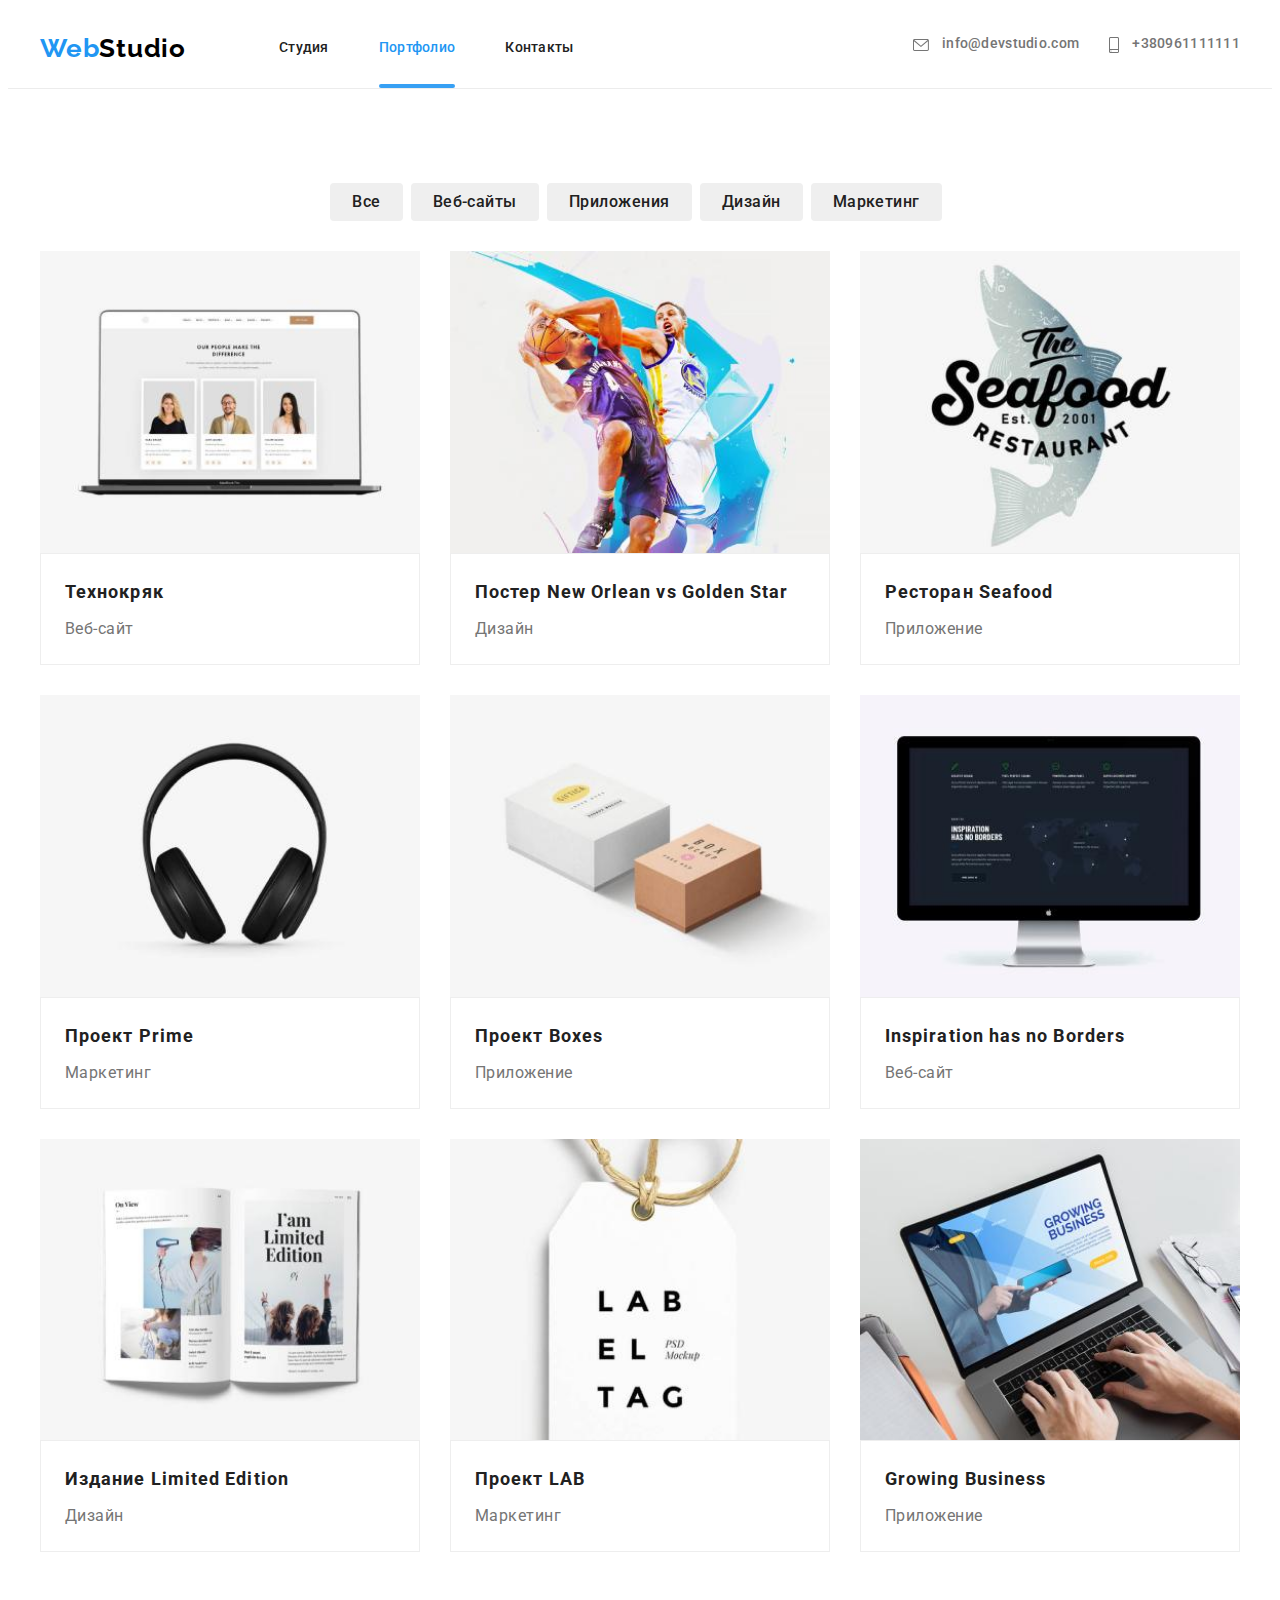
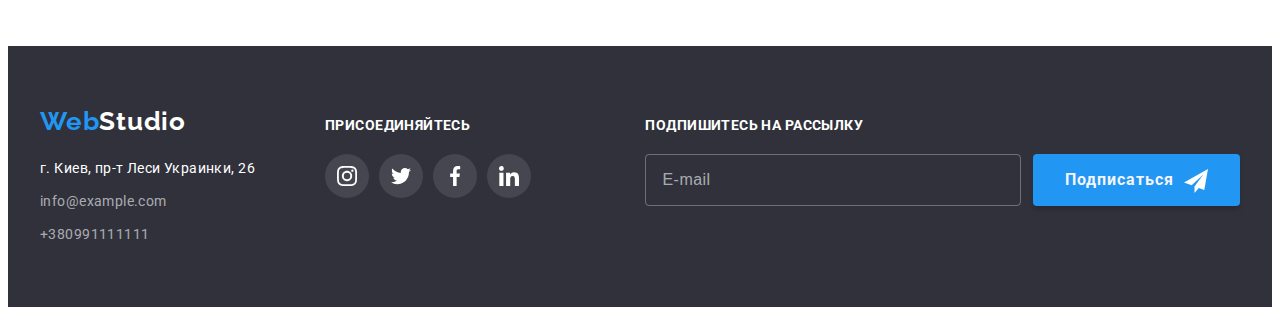
==== portfolio.html @ 4562c7b0 "mobile-first" ====
<!DOCTYPE html>
<html lang="ru">
  <head>
    <meta charset="UTF-8" />
    <meta http-equiv="X-UA-Compatible" content="IE=edge" />
    <meta name="viewport" content="width=device-width, initial-scale=1.0" />
    <title>Студия</title>
    <link
      href="https://fonts.googleapis.com/css2?family=Raleway:wght@700&family=Roboto:wght@400;500;700;900&display=swap"
      rel="stylesheet"
    />
    <link
      rel="stylesheet"
      href="https://cdnjs.cloudflare.com/ajax/libs/modern-normalize/1.1.0/modern-normalize.min.css"
      integrity="sha512-wpPYUAdjBVSE4KJnH1VR1HeZfpl1ub8YT/NKx4PuQ5NmX2tKuGu6U/JRp5y+Y8XG2tV+wKQpNHVUX03MfMFn9Q=="
      crossorigin="anonymous"
      referrerpolicy="no-referrer"
    />
    <link rel="stylesheet" href="./css/main.min.css" />
  </head>

  <body>
    <header class="header">
      <div class="container header__container">
        <div class="header__menu">
          <a class="logo link" href=""><span class="logo__web">Web</span>Studio</a>
          <button type="button" class="open-nav">
            <svg width="40" height="40"><use href="images/icons.svg#menu-nav"></use></svg>
          </button>
          <div class="mob-menu is-hidden">
            <div class="container">
              <div class="mob-menu-top">
                <button type="button" class="close-nav">
                  <svg width="40" height="40"><use href="images/icons.svg#close-nav"></use></svg>
                </button>
                <ul class="mob-menu__second-list list">
                  <li class="mob-menu__item">
                    <a class="mob-menu__link link" href="./index.html">Студия</a>
                  </li>
                  <li class="mob-menu__item">
                    <a class="mob-menu__link mob-menu__link--active link" href="./portfolio.html">Портфолио</a>
                  </li>
                  <li class="mob-menu__item">
                    <a class="mob-menu__link link" href="">Контакты</a>
                  </li>
                </ul>
              </div>
              <div class="mob-menu-bot">
                <ul class="mob-menu-contacts list">
                  <li class="mob-menu-contacts__item">
                    <a class="mob-menu-contacts__tel link" href="tel:+380961111111"> +380961111111 </a>
                  </li>
                  <li class="mob-menu-contacts__item">
                    <a class="mob-menu-contacts__mailo link" href="mailto:info@devstudio.com"> info@devstudio.com </a>
                  </li>
                </ul>
                <ul class="mob-menu-social__list link">
                  <li class="list mob-menu-social__item"><a href="" class="link">Instagram</a></li>
                  <li class="list mob-menu-social__item"><a href="" class="link">Twitter</a></li>
                  <li class="list mob-menu-social__item"><a href="" class="link">Facebook</a></li>
                  <li class="list mob-menu-social__item"><a href="" class="link">LinkedIn</a></li>
                </ul>
              </div>
            </div>
          </div>
        </div>
        <div class="menu-container">
          <nav class="navigation">
            <ul class="navigation__list list">
              <li class="navigation__item">
                <a class="navigation__link link" href="./index.html">Студия</a>
              </li>
              <li class="navigation__item">
                <a class="navigation__link navigation__link--active link" href="./portfolio.html">Портфолио</a>
              </li>
              <li class="navigation__item">
                <a class="navigation__link link" href="">Контакты</a>
              </li>
            </ul>
          </nav>
          <ul class="contacts list">
            <li class="contacts__item">
              <a class="contacts__link link" href="mailto:info@devstudio.com">
                <svg width="14px" height="10px" class="contacts__icon-first">
                  <use href="./images/icons.svg#icon-envelope"></use>
                </svg>
                <svg width="16px" height="12px" class="contacts__icon">
                  <use href="./images/icons.svg#icon-envelope"></use>
                </svg>
                info@devstudio.com
              </a>
            </li>
            <li class="contacts__item">
              <a class="contacts__link link" href="tel:+380961111111">
                <svg width="10px" height="14px" class="contacts__icon-first">
                  <use href="./images/icons.svg#icon-smartphone"></use>
                </svg>
                <svg width="10px" height="16px" class="contacts__icon">
                  <use href="./images/icons.svg#icon-smartphone"></use>
                </svg>
                +380961111111
              </a>
            </li>
          </ul>
        </div>
      </div>
    </header>
    <main>
      <section class="section">
        <h1 class="visually-hidden">Фильтр</h1>
        <div class="container">
          <ul class="filter list">
            <li class="filter__item">
              <button class="secondary-button" type="button">Все</button>
            </li>
            <li class="filter__item">
              <button class="secondary-button" type="button">Веб-сайты</button>
            </li>
            <li class="filter__item">
              <button class="secondary-button" type="button">Приложения</button>
            </li>
            <li class="filter__item">
              <button class="secondary-button" type="button">Дизайн</button>
            </li>
            <li class="filter__item">
              <button class="secondary-button" type="button">Маркетинг</button>
            </li>
          </ul>
          <ul class="portfolio list">
            <li class="portfolio__item">
              <div class="portfolio__item-wrapper">
                <picture>
                  <source srcset="./images/tehno.jpg 1x, ./images/tehno-2x.jpg 2x" media="(min-width:1200px)" />
                  <source srcset="./images/tehno-tab.jpg 1x, ./images/tehno-tab-2x.jpg 2x" media="(min-width:768px)" />
                  <source srcset="./images/tehno-mob.jpg 1x, ./images/tehno-mob-2x.jpg 2x" media="(min-width:320px)" />
                  <img
                    srcset="./images/tehno.jpg 1x, ./images/tehno-2x.jpg 2x"
                    src="./images/tehno.jpg"
                    alt="технокряк"
                    width="370"
                    height=""
                  />
                </picture>
                <div class="portfolio__item-overlay">
                  <p class="portfolio__item-text">
                    Технокряк это современная площадка распространения коронавируса. Компании используют эту платформу
                    для цифрового шпионажа и атак на защищённые сервера конкурентов.
                  </p>
                </div>
              </div>
              <div class="portfolio__type">
                <h3 class="portfolio__title">Технокряк</h3>
                <p class="portfolio__paragraph">Веб-сайт</p>
              </div>
            </li>
            <li class="portfolio__item">
              <div class="portfolio__item-wrapper">
                <picture>
                  <source srcset="./images/new.jpg 1x, ./images/new-2x.jpg 2x" media="(min-width:1200px)" />
                  <source srcset="./images/new-tab.jpg 1x, ./images/new-tab-2x.jpg 2x" media="(min-width:768px)" />
                  <source srcset="./images/new-mob.jpg 1x, ./images/new-mob-2x.jpg 2x" media="(min-width:320px)" />
                  <img
                    srcset="./images/new.jpg 1x, ./images/new-2x.jpg 2x"
                    src="./images/new.jpg"
                    alt="постер"
                    width="370"
                    height=""
                  />
                </picture>
                <div class="portfolio__item-overlay">
                  <p class="portfolio__item-text">
                    Технокряк это современная площадка распространения коронавируса. Компании используют эту платформу
                    для цифрового шпионажа и атак на защищённые сервера конкурентов.
                  </p>
                </div>
              </div>
              <div class="portfolio__type">
                <h3 class="portfolio__title">Постер New Orlean vs Golden Star</h3>
                <p class="portfolio__paragraph">Дизайн</p>
              </div>
            </li>
            <li class="portfolio__item">
              <div class="portfolio__item-wrapper">
                <picture>
                  <source srcset="./images/seafood.jpg 1x, ./images/seafood-2x.jpg 2x" media="(min-width:1200px)" />
                  <source
                    srcset="./images/seafood-tab.jpg 1x, ./images/seafood-tab-2x.jpg 2x"
                    media="(min-width:768px)"
                  />
                  <source
                    srcset="./images/seafood-mob.jpg 1x, ./images/seafood-mob-2x.jpg 2x"
                    media="(min-width:320px)"
                  />
                  <img
                    srcset="./images/seafood.jpg 1x, ./images/seafood-2x.jpg 2x"
                    src="./images/seafood.jpg"
                    alt="ресторан"
                    width="370"
                    height=""
                  />
                </picture>
                <div class="portfolio__item-overlay">
                  <p class="portfolio__item-text">
                    Технокряк это современная площадка распространения коронавируса. Компании используют эту платформу
                    для цифрового шпионажа и атак на защищённые сервера конкурентов.
                  </p>
                </div>
              </div>
              <div class="portfolio__type">
                <h3 class="portfolio__title">Ресторан Seafood</h3>
                <p class="portfolio__paragraph">Приложение</p>
              </div>
            </li>
            <li class="portfolio__item">
              <div class="portfolio__item-wrapper">
                <picture>
                  <source srcset="./images/prime.jpg 1x, ./images/prime-2x.jpg 2x" media="(min-width:1200px)" />
                  <source srcset="./images/prime-tab.jpg 1x, ./images/prime-tab-2x.jpg 2x" media="(min-width:768px)" />
                  <source srcset="./images/prime-mob.jpg 1x, ./images/prime-mob-2x.jpg 2x" media="(min-width:320px)" />
                  <img
                    srcset="./images/prime.jpg 1x, ./images/prime-2x.jpg 2x"
                    src="./images/prime.jpg"
                    alt="проект прайм"
                    width="370"
                    height=""
                  />
                </picture>
                <div class="portfolio__item-overlay">
                  <p class="portfolio__item-text">
                    Технокряк это современная площадка распространения коронавируса. Компании используют эту платформу
                    для цифрового шпионажа и атак на защищённые сервера конкурентов.
                  </p>
                </div>
              </div>
              <div class="portfolio__type">
                <h3 class="portfolio__title">Проект Prime</h3>
                <p class="portfolio__paragraph">Маркетинг</p>
              </div>
            </li>
            <li class="portfolio__item">
              <div class="portfolio__item-wrapper">
                <picture>
                  <source srcset="./images/boxes.jpg 1x, ./images/boxes-2x.jpg 2x" media="(min-width:1200px)" />
                  <source srcset="./images/boxes-tab.jpg 1x, ./images/boxes-tab-2x.jpg 2x" media="(min-width:768px)" />
                  <source srcset="./images/boxes-mob.jpg 1x, ./images/boxes-mob-2x.jpg 2x" media="(min-width:320px)" />
                  <img
                    srcset="./images/boxes.jpg 1x, ./images/boxes-2x.jpg 2x"
                    src="./images/boxes.jpg"
                    alt="вдохновение"
                    width="370"
                    height=""
                  />
                </picture>

                <div class="portfolio__item-overlay">
                  <p class="portfolio__item-text">
                    Технокряк это современная площадка распространения коронавируса. Компании используют эту платформу
                    для цифрового шпионажа и атак на защищённые сервера конкурентов.
                  </p>
                </div>
              </div>
              <div class="portfolio__type">
                <h3 class="portfolio__title">Проект Boxes</h3>
                <p class="portfolio__paragraph">Приложение</p>
              </div>
            </li>
            <li class="portfolio__item">
              <div class="portfolio__item-wrapper">
                <picture>
                  <source
                    srcset="./images/inspiration.jpg 1x, ./images/inspiration-2x.jpg 2x"
                    media="(min-width:1200px)"
                  />
                  <source
                    srcset="./images/inspiration-tab.jpg 1x, ./images/inspiration-tab-2x.jpg 2x"
                    media="(min-width:768px)"
                  />
                  <source
                    srcset="./images/inspiration-mob.jpg 1x, ./images/inspiration-mob-2x.jpg 2x"
                    media="(min-width:320px)"
                  />
                  <img
                    srcset="./images/inspiration.jpg 1x, ./images/inspiration-2x.jpg 2x"
                    src="./images/inspiration.jpg"
                    alt=""
                    width="370"
                    height=""
                  />
                </picture>

                <div class="portfolio__item-overlay">
                  <p class="portfolio__item-text">
                    Технокряк это современная площадка распространения коронавируса. Компании используют эту платформу
                    для цифрового шпионажа и атак на защищённые сервера конкурентов.
                  </p>
                </div>
              </div>
              <div class="portfolio__type">
                <h3 class="portfolio__title">Inspiration has no Borders</h3>
                <p class="portfolio__paragraph">Веб-сайт</p>
              </div>
            </li>
            <li class="portfolio__item">
              <div class="portfolio__item-wrapper">
                <picture>
                  <source srcset="./images/limited.jpg 1x, ./images/limited-2x.jpg 2x" media="(min-width:1200px)" />
                  <source
                    srcset="./images/limited-tab.jpg 1x, ./images/limited-tab-2x.jpg 2x"
                    media="(min-width:768px)"
                  />
                  <source
                    srcset="./images/limited-mob.jpg 1x, ./images/limited-mob-2x.jpg 2x"
                    media="(min-width:320px)"
                  />
                  <img
                    srcset="./images/limited.jpg 1x, ./images/limited-2x.jpg 2x"
                    src="./images/limited.jpg"
                    alt="журнал"
                    width="370"
                    height=""
                  />
                </picture>

                <div class="portfolio__item-overlay">
                  <p class="portfolio__item-text">
                    Технокряк это современная площадка распространения коронавируса. Компании используют эту платформу
                    для цифрового шпионажа и атак на защищённые сервера конкурентов.
                  </p>
                </div>
              </div>
              <div class="portfolio__type">
                <h3 class="portfolio__title">Издание Limited Edition</h3>
                <p class="portfolio__paragraph">Дизайн</p>
              </div>
            </li>
            <li class="portfolio__item">
              <div class="portfolio__item-wrapper">
                <picture>
                  <source srcset="./images/lab.jpg 1x, ./images/lab-2x.jpg 2x" media="(min-width:1200px)" />
                  <source srcset="./images/lab-tab.jpg 1x, ./images/lab-tab-2x.jpg 2x" media="(min-width:768px)" />
                  <source srcset="./images/lab-mob.jpg 1x, ./images/lab-mob-2x.jpg 2x" media="(min-width:320px)" />
                  <img
                    srcset="./images/lab.jpg 1x, ./images/lab-2x.jpg 2x"
                    src="./images/lab.jpg"
                    alt="проект лаб"
                    width="370"
                    height=""
                  />
                </picture>

                <div class="portfolio__item-overlay">
                  <p class="portfolio__item-text">
                    Технокряк это современная площадка распространения коронавируса. Компании используют эту платформу
                    для цифрового шпионажа и атак на защищённые сервера конкурентов.
                  </p>
                </div>
              </div>
              <div class="portfolio__type">
                <h3 class="portfolio__title">Проект LAB</h3>
                <p class="portfolio__paragraph">Маркетинг</p>
              </div>
            </li>
            <li class="portfolio__item">
              <div class="portfolio__item-wrapper">
                <picture>
                  <source srcset="./images/business.jpg 1x, ./images/business-2x.jpg 2x" media="(min-width:1200px)" />
                  <source
                    srcset="./images/business-tab.jpg 1x, ./images/business-tab-2x.jpg 2x"
                    media="(min-width:768px)"
                  />
                  <source
                    srcset="./images/business-mob.jpg 1x, ./images/business-mob-2x.jpg 2x"
                    media="(min-width:320px)"
                  />
                  <img
                    srcset="./images/business.jpg 1x, ./images/business-2x.jpg 2x"
                    src="./images/business.jpg"
                    alt="растущий бизнес"
                    width="370"
                    height=""
                  />
                </picture>

                <div class="portfolio__item-overlay">
                  <p class="portfolio__item-text">
                    Технокряк это современная площадка распространения коронавируса. Компании используют эту платформу
                    для цифрового шпионажа и атак на защищённые сервера конкурентов.
                  </p>
                </div>
              </div>
              <div class="portfolio__type">
                <h3 class="portfolio__title">Growing Business</h3>
                <p class="portfolio__paragraph">Приложение</p>
              </div>
            </li>
          </ul>
        </div>
      </section>
    </main>
    <footer class="footer">
      <div class="container footer__container">
        <div class="footer__container--wrapper">
          <div class="footer__address-wrapper">
            <a href="" class="logo logo--secondary link"><span class="logo__web">Web</span>Studio</a>
            <address class="address">
              <ul class="second-contacts list">
                <li class="second-contacts__item">
                  <a
                    class="second-contacts__map-link link"
                    href="https://www.google.com.ua/maps/place/%D0%B1%D1%83%D0%BB.+%D0%9B%D0%B5%D1%81%D0%B8+%D0%A3%D0%BA%D1%80%D0%B0%D0%B8%D0%BD%D0%BA%D0%B8,+26,+%D0%9A%D0%B8%D0%B5%D0%B2,+02000/@50.4265841,30.5361971,17z/data=!3m1!4b1!4m5!3m4!1s0x40d4cf0e033ecbe9:0x57a4dffefec77da0!8m2!3d50.4265807!4d30.5383858?hl=ru"
                  >
                    г. Киев, пр-т Леси Украинки, 26
                  </a>
                </li>
                <li class="second-contacts__item">
                  <a class="second-contacts__link link" href="mailto:info@example.com">info@example.com</a>
                </li>
                <li class="second-contacts__item">
                  <a class="second-contacts__link link" href="tel:+380991111111">+380991111111</a>
                </li>
              </ul>
            </address>
          </div>
          <div class="footer__join-us">
            <h2 class="footer__title">ПРИСОЕДИНЯЙТЕСЬ</h2>
            <ul class="social-list list">
              <li class="social-list__item">
                <a href="" class="social-list__link social-list__link--background">
                  <svg width="20px" height="20px" class="social-list__icon">
                    <use href="./images/icons.svg#icon-instagram"></use>
                  </svg>
                </a>
              </li>
              <li class="social-list__item">
                <a href="" class="social-list__link social-list__link--background">
                  <svg width="20px" height="20px" class="social-list__icon">
                    <use href="./images/icons.svg#icon-twitter"></use>
                  </svg>
                </a>
              </li>
              <li class="social-list__item">
                <a href="" class="social-list__link social-list__link--background">
                  <svg width="20px" height="20px" class="social-list__icon">
                    <use href="./images/icons.svg#icon-facebook"></use>
                  </svg>
                </a>
              </li>
              <li class="social-list__item">
                <a href="" class="social-list__link social-list__link--background">
                  <svg width="20px" height="20px" class="social-list__icon">
                    <use href="./images/icons.svg#icon-linkedin"></use>
                  </svg>
                </a>
              </li>
            </ul>
          </div>
        </div>
        <div class="footer__subscription">
          <h2 class="footer__title">Подпишитесь на рассылку</h2>
          <form class="subscribe">
            <input type="email" name="email" placeholder="E-mail" class="subscribe__input" />
            <button type="submit" class="primary-button">
              Подписаться<svg width="24" height="24" class="primary-button__icon">
                <use href="./images/icons.svg#icon-send"></use>
              </svg>
            </button>
          </form>
        </div>
      </div>
    </footer>
  </body>
</html>
---- css/main.min.css ----
.primary-button,.secondary-button{cursor:pointer;font-family:inherit;font-size:16px;border-radius:4px;border:none}.subscribe__input,.subscribe__input::placeholder{font-weight:400;font-size:16px}.textarea-field__input:focus::placeholder,.checkbox-field__label,.checkbox-field__agreement{font-weight:400;font-size:12px}.section__title{font-weight:700;font-size:28px}.section__title,.secondary-button,.action-list__overlay-text,.team-list__item-name,.team-list__item-position,.modal__title{text-align:center;letter-spacing:0.03em}body{font-family:'Roboto', sans-serif;color:#757575;background:#fff}.list{list-style:none}.link{text-decoration:none}img{width:100%;display:flex;height:auto}.container{width:100%;padding:0 15px;margin:0 auto}@media screen and (min-width: 480px){.container{max-width:480px}}@media screen and (min-width: 768px){.container{max-width:768px}}@media screen and (min-width: 1200px){.container{max-width:1200px}}.label{font-weight:400;font-size:12px;line-height:1.16;letter-spacing:0.01em;color:#757575;display:block;margin-bottom:4px}.visually-hidden{position:absolute;white-space:nowrap;width:1px;height:1px;overflow:hidden;border:0;padding:0;clip:rect(0 0 0 0);clip-path:inset(50%);margin:-1px}.is-hidden{visibility:hidden;opacity:0;pointer-events:none}p,h1,h2,h3,h4,h5,h6{margin:0}ul{margin:0;padding:0}.address{margin-top:20px;font-style:normal}.section{padding-top:60px;padding-bottom:60px}@media screen and (min-width: 1200px){.section{padding-top:94px;padding-bottom:94px}}.section__title{line-height:1.17;margin-bottom:30px;color:#212121}@media screen and (min-width: 1200px){.section__title{margin-bottom:50px}}.primary-button{font-weight:700;line-height:1.87;letter-spacing:0.06em;background:#2196f3;color:#f5f4fa;padding:10px 32px;display:block;margin:0 auto;min-width:200px;box-shadow:0px 4px 4px rgba(0,0,0,0.15)}.secondary-button{font-weight:500;line-height:1.62;color:#212121;padding:6px 22px;transition:color 250ms cubic-bezier(0.4, 0, 0.2, 1),background 250ms cubic-bezier(0.4, 0, 0.2, 1),box-shadow 250ms cubic-bezier(0.4, 0, 0.2, 1)}.secondary-button:focus,.secondary-button:hover{color:#f5f4fa;background:#2196f3;box-shadow:0px 1px 1px rgba(0,0,0,0.12),0px 4px 4px rgba(0,0,0,0.06),1px 4px 6px rgba(0,0,0,0.16)}.primary-button__icon{vertical-align:middle;margin-left:10px}.close-btn{cursor:pointer;position:absolute;top:14px;right:14px;width:30px;height:30px;background:#fff;border:1px solid rgba(0,0,0,0.1);box-sizing:border-box;border-radius:50%;display:flex;align-items:center;justify-content:center}.close-btn__icon{transition:fill 250ms cubic-bezier(0.4, 0, 0.2, 1)}.close-btn__icon:hover,.close-btn__icon:focus{fill:#2196f3}.open-nav{border:none;background-color:transparent;padding:0;margin:0;transition:fill 250ms cubic-bezier(0.4, 0, 0.2, 1)}@media screen and (min-width: 768px){.open-nav{display:none}}.open-nav:focus{fill:#2196f3}.close-nav{border:none;background-color:transparent;padding:0;margin-left:auto;display:block;transition:fill 250ms cubic-bezier(0.4, 0, 0.2, 1)}@media screen and (min-width: 768px){.close-nav{display:none}}.close-nav:focus{fill:#2196f3}.logo{font-family:Raleway;font-weight:700;font-size:24px;line-height:1.16;letter-spacing:0.03em;color:#000}@media screen and (min-width: 1200px){.logo{font-weight:700;font-size:26px;line-height:1.19}}.logo__web{color:#2196f3}.logo--secondary{color:#fff;text-align:center}.navigation{display:flex}@media screen and (min-width: 1200px){.navigation{margin-left:93px}}@media screen and (min-width: 768px){.navigation{margin-right:84px}}.navigation__list{display:flex}.navigation__item:not(:last-child){margin-right:50px}.navigation__link{font-weight:500;font-size:14px;line-height:1.14;padding:32px 0;letter-spacing:0.02em;color:#212121;display:block;transition:color 250ms cubic-bezier(0.4, 0, 0.2, 1);position:relative}.navigation__link:hover,.navigation__link:focus{color:#2196f3}.navigation__link--active{color:#2196f3}.navigation__link--active::after{content:'';width:100%;height:4px;border-radius:2px;background-color:rgba(33,150,243,0.902);position:absolute;left:0;bottom:0;color:#2196f3}.contacts{margin-left:auto}@media screen and (max-width: 767px){.contacts{display:none}}@media screen and (min-width: 1200px){.contacts{display:flex;justify-content:end}}.contacts__item{color:#757575}@media screen and (min-width: 1200px){.contacts__item:not(:last-child){margin-right:30px}}@media screen and (min-width: 768px){.contacts__item:not(:last-child){margin-bottom:10px}}.contacts__link{font-weight:500;font-size:14px;line-height:1.14;letter-spacing:0.02em;color:#757575;transition:color 250ms cubic-bezier(0.4, 0, 0.2, 1)}.contacts__link:hover,.contacts__link:focus{color:#2196f3}@media screen and (max-width: 1199px){.contacts__link{font-weight:500;font-size:12px;line-height:1.16}}.contacts__icon{margin-right:10px;fill:currentColor;vertical-align:middle}@media screen and (max-width: 1199px){.contacts__icon{display:none}}@media screen and (min-width: 768px) and (max-width: 1199px){.contacts__icon-first{margin-right:8px;fill:currentColor;vertical-align:middle}}@media screen and (min-width: 1200px){.contacts__icon-first{display:none}}.second-contacts__map-link{font-size:14px;line-height:1.71;letter-spacing:0.03em;color:#fff;transition:color 250ms cubic-bezier(0.4, 0, 0.2, 1)}.second-contacts__map-link:hover,.second-contacts__map-link:focus{color:#2196f3}.second-contacts__link{font-size:14px;line-height:1.71;letter-spacing:0.03em;color:rgba(255,255,255,0.6);transition:color 250ms cubic-bezier(0.4, 0, 0.2, 1)}.second-contacts__link:hover,.second-contacts__link:focus{color:#2196f3}.second-contacts__item:not(:last-child){margin-bottom:9px}.social-list{display:flex;justify-content:center}.social-list__item{width:44px;height:44px}.social-list__item:not(:last-child){margin-right:10px}.social-list__link{width:100%;height:44px;border-radius:50%;display:flex;align-items:center;justify-content:center;background-color:#fff;color:#afb1b8;transition:color 250ms cubic-bezier(0.4, 0, 0.2, 1),background-color 250ms cubic-bezier(0.4, 0, 0.2, 1)}.social-list__link:hover,.social-list__link:focus{background-color:#2196f3;color:#fff}.social-list__icon{fill:currentColor}.social-list__link--background{background:rgba(255,255,255,0.1);color:#fff}.header{border-bottom:1px solid #ececec}.header__container{align-items:center}@media screen and (min-width: 768px){.header__container{display:flex}}@media screen and (min-width: 768px){.menu-container{display:flex;align-items:center}}@media screen and (min-width: 1200px){.menu-container{width:inherit}}@media screen and (max-width: 767px){.menu-container{padding-top:48px;padding-left:40px}}@media screen and (max-width: 767px){.menu-container{position:fixed;left:0;top:0;width:100vw;height:100vh;background:#ffffff;box-shadow:0px 4px 8px rgba(0,0,0,0.04),0px 2px 4px rgba(0,0,0,0.08),0px 1px 3px rgba(0,0,0,0.16);z-index:2;transform:translateX(100%)}}.header__menu{display:flex}@media screen and (max-width: 767px){.header__menu{justify-content:space-between;align-items:center;padding:10px 15px}}@media screen and (min-width: 767px) and (max-width: 1199px){.header__menu{margin-right:auto}}.mob-menu{position:fixed;background:#ffffff;box-shadow:0px 4px 8px rgba(0,0,0,0.04),0px 2px 4px rgba(0,0,0,0.08),0px 1px 3px rgba(0,0,0,0.16);width:100vw;height:100vh;top:0;left:0;padding-top:10px}.mob-menu .container{display:flex;flex-direction:column;justify-content:space-between;height:100%}@media screen and (min-width: 768px){.mob-menu{display:none}}.mob-menu__item:not(:last-child){margin-bottom:32px}.mob-menu__item{font-weight:500;font-size:40px;line-height:47px;letter-spacing:0.02em;color:#212121;padding-left:25px}.mob-menu-contacts{font-weight:500;font-size:34px;line-height:40px;letter-spacing:0.02em;color:#2196f3;margin-bottom:64px}.mob-menu-contacts__item:not(:last-child){margin-bottom:32px}.mob-menu-social__list{display:flex}.mob-menu-social__item:not(:last-child){margin-right:20px}.mob-menu__link{font-weight:500;font-size:40px;line-height:1.17;letter-spacing:0.02em;color:#212121}.mob-menu__link:focus,.mob-menu__link:hover{color:#2196f3}.mob-menu__link--active{color:#2196f3}.mob-menu-contacts__tel{font-weight:500;font-size:34px;line-height:1.176;letter-spacing:0.02em;color:#2196f3}.mob-menu-contacts__mailo{font-weight:500;font-size:24px;line-height:1.166;letter-spacing:0.02em;color:#757575}.mob-menu-social__item{font-weight:500;font-size:18px;line-height:1.22;letter-spacing:0.02em;color:#2196f3}.hero{padding:200px 0;height:600px;max-width:1600px;margin:auto;background-color:#30313b;background-image:linear-gradient(rgba(47,48,58,0.4), rgba(47,48,58,0.4)),url(../images/bg-hero-mob-1x.jpg);background-repeat:no-repeat;background-position:center;background-size:cover}@media screen and (max-width: 1199px){.hero{padding-top:118px}}@media (min-device-pixel-ratio: 2), (min-resolution: 192dpi), (min-resolution: 2dppx){.hero{background-image:linear-gradient(rgba(47,48,58,0.4), rgba(47,48,58,0.4)),url(../images/bg-hero-mob-2x.jpg)}}@media screen and (min-width: 768px){.hero{background-image:linear-gradient(rgba(47,48,58,0.4), rgba(47,48,58,0.4)),url(../images/bg-hero-tab-1x.jpg)}}@media screen and (min-width: 768px) and (min-device-pixel-ratio: 2), screen and (min-width: 768px) and (min-resolution: 192dpi), screen and (min-width: 768px) and (min-resolution: 2dppx){.hero{background-image:linear-gradient(rgba(47,48,58,0.4), rgba(47,48,58,0.4)),url(../images/bg-hero-tab-2x.jpg)}}@media screen and (min-width: 1200px){.hero{background-image:linear-gradient(rgba(47,48,58,0.4), rgba(47,48,58,0.4)),url(../images/bg-hero-1x.jpg)}}@media screen and (min-width: 1200px) and (min-device-pixel-ratio: 2), screen and (min-width: 1200px) and (min-resolution: 192dpi), screen and (min-width: 1200px) and (min-resolution: 2dppx){.hero{background-image:linear-gradient(rgba(47,48,58,0.4), rgba(47,48,58,0.4)),url(../images/bg-hero-2x.jpg)}}.hero__title{letter-spacing:0.06em;text-transform:uppercase;color:#fff;text-align:center;margin-bottom:30px}@media screen and (max-width: 1199px){.hero__title{font-weight:900;font-size:26px;line-height:1.61}}@media screen and (min-width: 1200px){.hero__title{font-weight:900;font-size:44px;line-height:1.36}}.qualities{display:flex;flex-wrap:wrap;margin-bottom:-30px}@media screen and (min-width: 768px){.qualities{margin-left:-30px}}.qualities__item{width:100%;margin-bottom:30px}@media screen and (min-width: 768px){.qualities__item{width:calc(100% / 2 - 30px);margin-left:30px}}@media screen and (min-width: 1200px){.qualities__item{width:calc(100% / 4 - 30px);margin-left:30px}}.qualities__title{font-weight:700;font-size:14px;line-height:1.14;letter-spacing:0.03em;text-transform:uppercase;text-align:center;color:#212121;margin-bottom:10px}.qualities__paragraph{font-weight:400;font-size:14px;line-height:1.71;letter-spacing:0.03em;color:#757575}.qualities__icon-wrapper{width:100%;padding-bottom:25px;padding-top:25px;background:#f5f4fa;border-radius:4px;display:flex;margin-bottom:30px;justify-content:center}.qualities__icon{display:flex;justify-items:center}.action{padding-top:0px}@media screen and (max-width: 1199px){.action{display:none}}.action-list{display:flex}.action-list__item{position:relative}.action-list__item:not(:last-child){margin-right:30px}.action-list__overlay-text{font-weight:700;font-size:14px;line-height:1.14;text-transform:uppercase;color:#fff}.action-list__overlay{position:absolute;bottom:0;left:0;width:100%;padding:27px 0;background:rgba(48,49,59,0.8)}.team{background:#f5f4fa}.team-list{display:flex;flex-wrap:wrap;margin-bottom:-30px}@media screen and (min-width: 768px){.team-list{margin-left:-30px}}.team-list__item{background:#fff;box-shadow:0px 1px 3px rgba(0,0,0,0.12),0px 1px 1px rgba(0,0,0,0.14),0px 2px 1px rgba(0,0,0,0.2);border-radius:0px 0px 4px 4px;margin-bottom:30px}@media screen and (min-width: 768px){.team-list__item{width:calc(100% / 2 - 30px);margin-left:30px}}@media screen and (min-width: 1200px){.team-list__item{width:calc(100% / 4 - 30px);margin-left:30px}}.team-list__item-wrapper{padding:30px 24px}.team-list__item-name{font-weight:500;font-size:16px;line-height:1.18;color:#212121;margin-bottom:10px}.team-list__item-position{font-size:16px;line-height:1.18;color:#757575;margin-bottom:16px}.clients{display:flex;flex-wrap:wrap;margin-left:-30px;margin-bottom:-30px}.clients__item{color:#afb1b8;margin-bottom:30px;width:calc(100% / 2 - 30px);margin-left:30px}@media screen and (min-width: 768px){.clients__item{width:calc(100% / 3 - 30px)}}@media screen and (min-width: 768px){.clients__item{width:calc(100% / 3 - 30px)}}@media screen and (min-width: 1200px){.clients__item{width:calc(100% / 6 - 30px)}}.clients__link{width:100%;color:#afb1b8;padding-bottom:16px;padding-top:16px;border-radius:4px;display:flex;justify-content:center;border:1px solid #afb1b8;transition:color 250ms cubic-bezier(0.4, 0, 0.2, 1),border 250ms cubic-bezier(0.4, 0, 0.2, 1)}.clients__link:hover,.clients__link:focus{border:1px solid #2196f3;color:#2196f3}.clients__icon{fill:currentColor}@media screen and (min-width: 1200px){.subscribe{display:flex}}.subscribe__input{width:450px;background-color:transparent;border:1px solid rgba(255,255,255,0.3);border-radius:4px;padding:15px 0px 15px 16px;line-height:1.25;align-items:center;justify-content:center;letter-spacing:0.03em;color:rgba(255,255,255,0.6);outline:none}@media screen and (max-width: 1199px){.subscribe__input{display:block;margin:0 auto;margin-bottom:20px}}.subscribe__input::placeholder{line-height:1.25;display:flex;align-items:center;letter-spacing:0.03em;color:rgba(255,255,255,0.6)}@media screen and (min-width: 1200px){.subscribe__input{display:flex;margin-right:12px;width:358px}}.footer{width:100%;background-color:#30313b;display:flex;padding:60px 0}@media screen and (min-width: 768px){.footer{display:flex}}@media screen and (min-width: 768px) and (max-width: 1199px){.footer__container--wrapper{display:flex;padding-left:61px;padding-right:74px;align-items:baseline}}@media screen and (min-width: 1200px){.footer__container--wrapper{display:flex}}@media screen and (max-width: 1199px){.footer__address-wrapper{margin-bottom:60px;text-align:center;display:block;justify-content:center;align-items:center}}@media screen and (min-width: 1200px){.footer__address-wrapper{margin-right:70px}}.footer__title{font-weight:700;font-size:14px;line-height:1.14;letter-spacing:0.03em;text-transform:uppercase;color:#fff;margin-bottom:20px}@media screen and (max-width: 1199px){.footer__title{text-align:center}}.footer__join-us{display:block}@media screen and (min-width: 768px) and (max-width: 1199px){.footer__join-us{margin-left:auto;margin-top:5px}}@media screen and (max-width: 767px){.footer__join-us{margin-bottom:60px}}@media screen and (min-width: 1200px){.footer__join-us{margin-top:12px}}@media screen and (min-width: 1200px){.footer__container{display:flex;align-items:baseline}}@media screen and (min-width: 1200px){.footer__subscription{margin-top:12px;display:block;margin-left:auto}}.filter{display:flex;flex-wrap:wrap;justify-content:left;margin-top:-15px;margin-bottom:40px}@media screen and (min-width: 768px){.filter{margin-bottom:30px;justify-content:center}}.filter__item{margin-right:8px;margin-top:15px}.portfolio{display:flex;flex-wrap:wrap;margin-bottom:-30px}@media screen and (min-width: 768px){.portfolio{margin-left:-30px}}.portfolio__type{border:1px solid #eee;padding:20px 24px;flex-grow:1}.portfolio__item{width:100%;margin-bottom:30px;transition:box-shadow 250ms cubic-bezier(0.4, 0, 0.2, 1)}.portfolio__item:hover .portfolio__item-overlay{transform:translateY(0)}.portfolio__item:hover,.portfolio__item:focus{box-shadow:0px 1px 1px rgba(0,0,0,0.12),0px 4px 4px rgba(0,0,0,0.06),1px 4px 6px rgba(0,0,0,0.16)}@media screen and (min-width: 768px){.portfolio__item{width:calc(100% / 2 - 30px);margin-left:30px;display:flex;flex-direction:column}}@media screen and (min-width: 1200px){.portfolio__item{width:calc(100% / 3 - 30px);margin-left:30px}}.portfolio__title{font-weight:700;font-size:18px;line-height:2;letter-spacing:0.06em;color:#212121;margin-bottom:4px}.portfolio__paragraph{font-weight:400;font-size:16px;line-height:1.87;letter-spacing:0.03em;color:#757575}.portfolio__item-wrapper{position:relative;overflow:hidden}.portfolio__item-text{font-weight:400;font-size:18px;line-height:1.56;letter-spacing:0.03em;color:#fff}.portfolio__item-overlay{position:absolute;padding:63px 24px;height:100%;top:0;left:0;transform:translateY(100%);transition:transform 250ms cubic-bezier(0.4, 0, 0.2, 1);background:rgba(33,150,243,0.902)}.backdrop{width:100vw;height:100vh;background-color:rgba(0,0,0,0.2);position:fixed;top:0;left:0;transition:opacity 500ms, visibility 500ms}@media screen and (max-width: 1199px){.backdrop{padding:93px 15px 94px 15px}}.backdrop.is-hidden .modal{transform:translate(-50%, -50%);transition:transform 250ms cubic-bezier(0.4, 0, 0.2, 1)}.modal{width:450px;min-height:609px;background-color:#fff;box-shadow:0px 1px 3px rgba(0,0,0,0.12),0px 1px 1px rgba(0,0,0,0.14),0px 2px 1px rgba(0,0,0,0.2);border-radius:4px;position:absolute;top:50%;left:50%;padding:40px;transition:transform 250ms cubic-bezier(0.4, 0, 0.2, 1);transform:translate(-50%, -50%)}@media screen and (min-width: 1200px){.modal{width:528px;min-height:581px}}.modal__title{font-weight:700;font-size:20px;line-height:1.5;color:#212121;margin-bottom:12px}@media screen and (min-width: 1200px){.modal__title{font-weight:700;font-size:20px;line-height:1.15}}.input-field{margin-bottom:10px}.input-field__absolute-wrapper{position:relative}.input-field__input{width:100%;height:40px;border:1px solid rgba(33,33,33,0.2);box-sizing:border-box;border-radius:4px;padding-left:42px;background-color:transparent;outline:none;transition:border-color 250ms cubic-bezier(0.4, 0, 0.2, 1)}.input-field__input:focus{border-color:#2196f3}.input-field__input:focus+.input-field__icon{fill:#2196f3}.input-field__icon{position:absolute;top:50%;left:0;transform:translateY(-50%);margin-left:12px;transition:fill 250ms cubic-bezier(0.4, 0, 0.2, 1)}.textarea-field{margin-bottom:20px;display:flex;flex-direction:column}.textarea-field__input{width:100%;height:120px;border:1px solid rgba(33,33,33,0.2);box-sizing:border-box;border-radius:4px;padding:12px 16px;background-color:transparent;resize:none;outline:none;transition:border-color 250ms cubic-bezier(0.4, 0, 0.2, 1)}.textarea-field__input:focus{border-color:#2196f3}.textarea-field__input:focus::placeholder{line-height:1.14;letter-spacing:0.01em;color:rgba(117,117,117,0.5)}.checkbox-field{margin-bottom:30px;align-items:center;justify-content:center}.checkbox-field__label{line-height:1.16;letter-spacing:0.03em;color:#757575;margin-bottom:30px;display:flex}@media screen and (min-width: 1200px){.checkbox-field__label{font-size:14px;line-height:1.71}}.checkbox-field__label span{width:16px;height:15px;border:2px solid #212121;border-radius:2px;margin-right:8px;display:flex}.checkbox-field__input:checked+.checkbox-field__label span{background-color:#2196f3;border:none}.checkbox-field__agreement{line-height:1.16;letter-spacing:0.03em;text-decoration-skip-ink:none;color:#2196f3}
/*# sourceMappingURL=main.min.css.map */
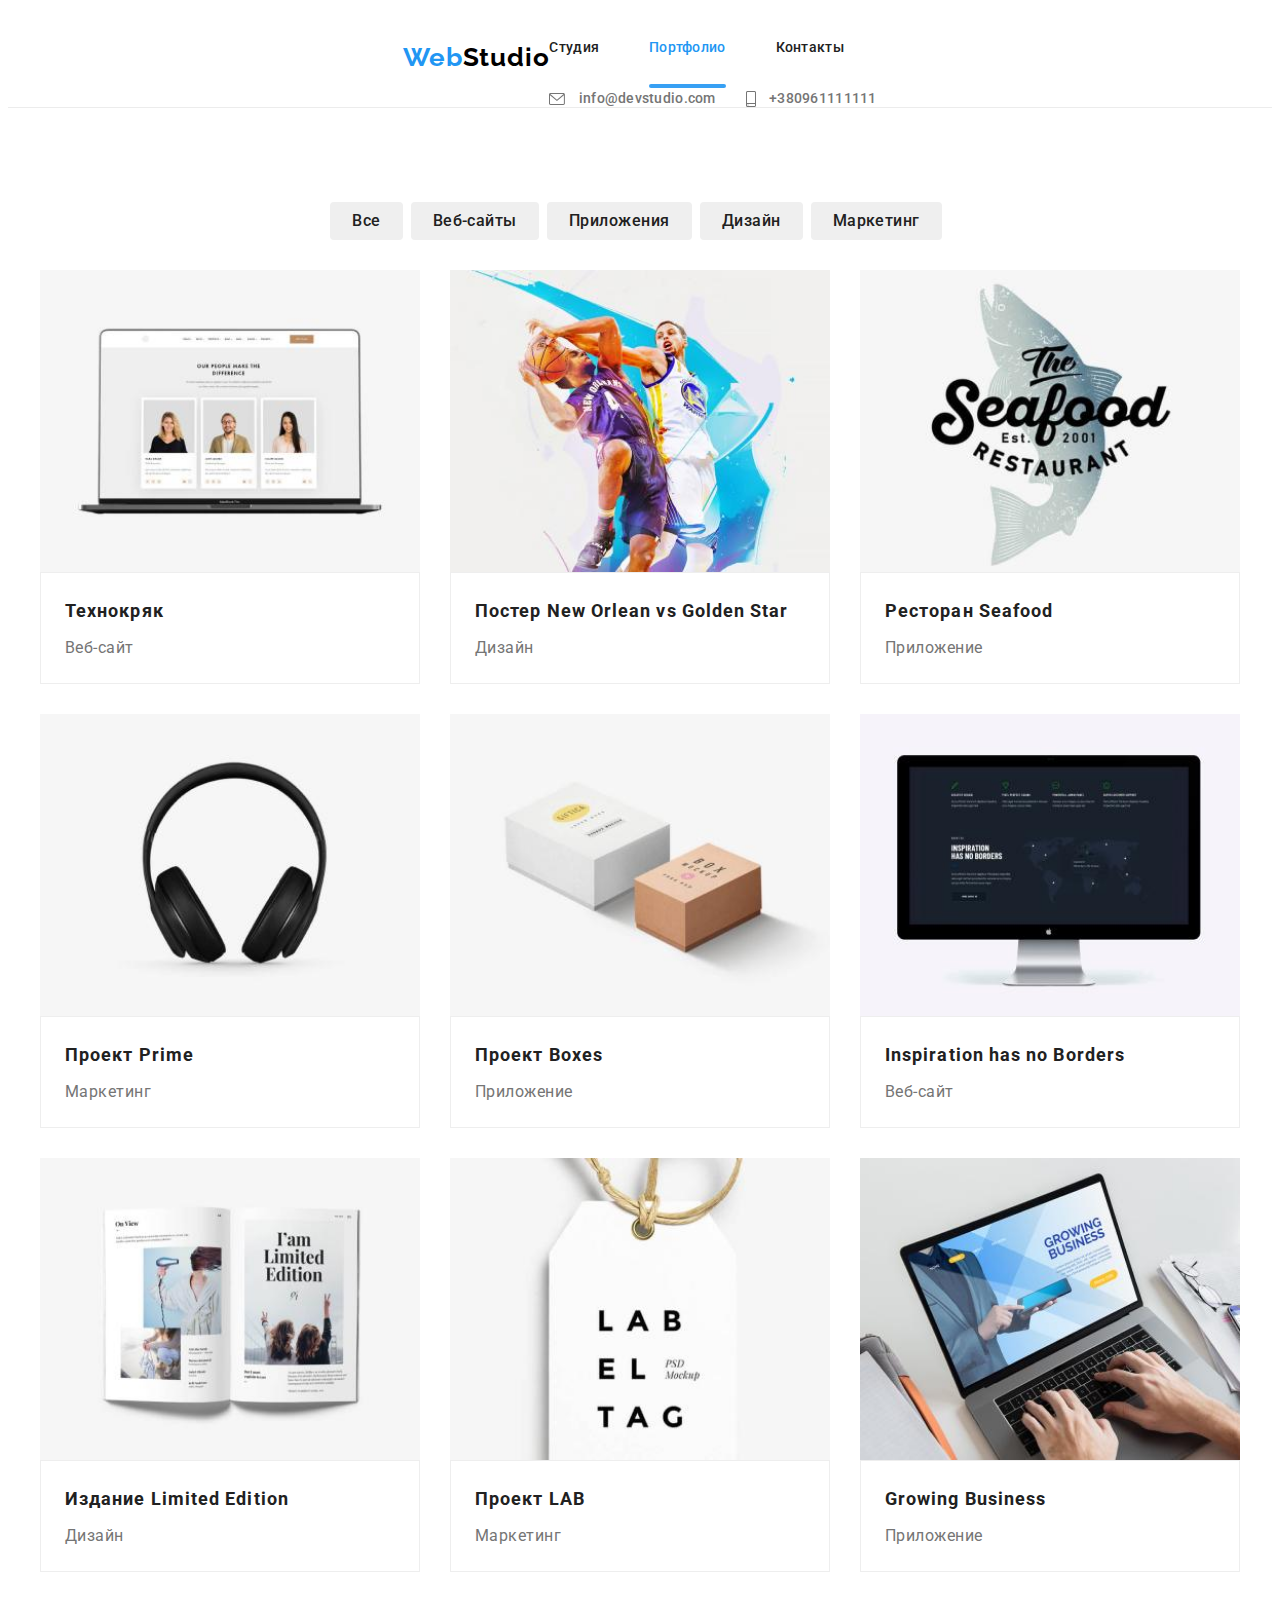
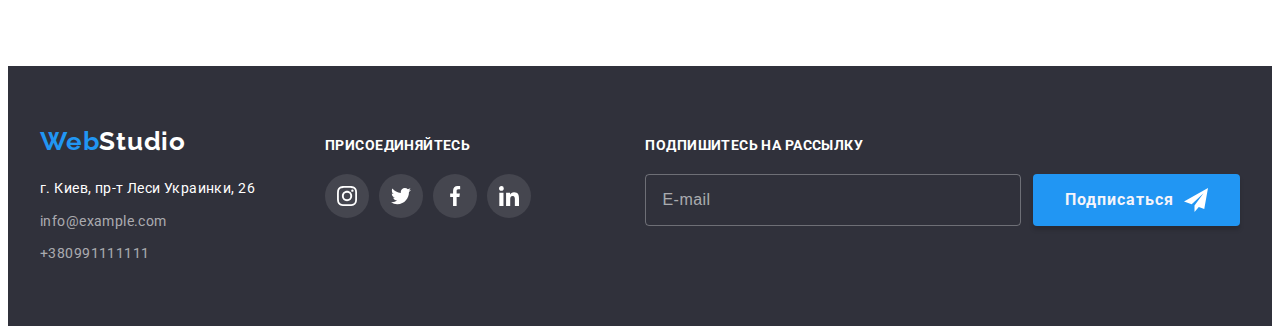
==== commit 65796345: "mobile-first" ====
--- a/portfolio.html
+++ b/portfolio.html
@@ -33,32 +33,34 @@
                 <button type="button" class="close-nav">
                   <svg width="40" height="40"><use href="images/icons.svg#close-nav"></use></svg>
                 </button>
-                <ul class="mob-menu__second-list list">
-                  <li class="mob-menu__item">
-                    <a class="mob-menu__link link" href="./index.html">Студия</a>
+                <ul class="mob-menu-top__list list">
+                  <li class="mob-menu-top__item">
+                    <a class="mob-menu-top__link link" href="./index.html">Студия</a>
                   </li>
-                  <li class="mob-menu__item">
-                    <a class="mob-menu__link mob-menu__link--active link" href="./portfolio.html">Портфолио</a>
+                  <li class="mob-menu-top__item">
+                    <a class="mob-menu-top__link mob-menu-top__link--active link" href="./portfolio.html">Портфолио</a>
                   </li>
-                  <li class="mob-menu__item">
-                    <a class="mob-menu__link link" href="">Контакты</a>
+                  <li class="mob-menu-top__item">
+                    <a class="mob-menu-top__link link" href="">Контакты</a>
                   </li>
                 </ul>
               </div>
               <div class="mob-menu-bot">
-                <ul class="mob-menu-contacts list">
-                  <li class="mob-menu-contacts__item">
-                    <a class="mob-menu-contacts__tel link" href="tel:+380961111111"> +380961111111 </a>
+                <ul class="mob-menu-bot__contacts list">
+                  <li class="mob-menu-bot__contacts-item">
+                    <a class="mob-menu-bot__contacts-tel link" href="tel:+380961111111"> +380961111111 </a>
                   </li>
-                  <li class="mob-menu-contacts__item">
-                    <a class="mob-menu-contacts__mailo link" href="mailto:info@devstudio.com"> info@devstudio.com </a>
+                  <li class="mob-menu-bot__contacts-item">
+                    <a class="mob-menu-bot__contacts-mailo link" href="mailto:info@devstudio.com">
+                      info@devstudio.com
+                    </a>
                   </li>
                 </ul>
-                <ul class="mob-menu-social__list link">
-                  <li class="list mob-menu-social__item"><a href="" class="link">Instagram</a></li>
-                  <li class="list mob-menu-social__item"><a href="" class="link">Twitter</a></li>
-                  <li class="list mob-menu-social__item"><a href="" class="link">Facebook</a></li>
-                  <li class="list mob-menu-social__item"><a href="" class="link">LinkedIn</a></li>
+                <ul class="mob-menu-bot__list link">
+                  <li class="list mob-menu-bot__list-item"><a href="" class="link">Instagram</a></li>
+                  <li class="list mob-menu-bot__list-item"><a href="" class="link">Twitter</a></li>
+                  <li class="list mob-menu-bot__list-item"><a href="" class="link">Facebook</a></li>
+                  <li class="list mob-menu-bot__list-item"><a href="" class="link">LinkedIn</a></li>
                 </ul>
               </div>
             </div>
@@ -468,5 +470,6 @@
         </div>
       </div>
     </footer>
+    <script defer src="js/mobile-menu.js"></script>
   </body>
 </html>
--- a/css/main.min.css
+++ b/css/main.min.css
@@ -1,2 +1,2 @@
-.primary-button,.secondary-button{cursor:pointer;font-family:inherit;font-size:16px;border-radius:4px;border:none}.subscribe__input,.subscribe__input::placeholder{font-weight:400;font-size:16px}.textarea-field__input:focus::placeholder,.checkbox-field__label,.checkbox-field__agreement{font-weight:400;font-size:12px}.section__title{font-weight:700;font-size:28px}.section__title,.secondary-button,.action-list__overlay-text,.team-list__item-name,.team-list__item-position,.modal__title{text-align:center;letter-spacing:0.03em}body{font-family:'Roboto', sans-serif;color:#757575;background:#fff}.list{list-style:none}.link{text-decoration:none}img{width:100%;display:flex;height:auto}.container{width:100%;padding:0 15px;margin:0 auto}@media screen and (min-width: 480px){.container{max-width:480px}}@media screen and (min-width: 768px){.container{max-width:768px}}@media screen and (min-width: 1200px){.container{max-width:1200px}}.label{font-weight:400;font-size:12px;line-height:1.16;letter-spacing:0.01em;color:#757575;display:block;margin-bottom:4px}.visually-hidden{position:absolute;white-space:nowrap;width:1px;height:1px;overflow:hidden;border:0;padding:0;clip:rect(0 0 0 0);clip-path:inset(50%);margin:-1px}.is-hidden{visibility:hidden;opacity:0;pointer-events:none}p,h1,h2,h3,h4,h5,h6{margin:0}ul{margin:0;padding:0}.address{margin-top:20px;font-style:normal}.section{padding-top:60px;padding-bottom:60px}@media screen and (min-width: 1200px){.section{padding-top:94px;padding-bottom:94px}}.section__title{line-height:1.17;margin-bottom:30px;color:#212121}@media screen and (min-width: 1200px){.section__title{margin-bottom:50px}}.primary-button{font-weight:700;line-height:1.87;letter-spacing:0.06em;background:#2196f3;color:#f5f4fa;padding:10px 32px;display:block;margin:0 auto;min-width:200px;box-shadow:0px 4px 4px rgba(0,0,0,0.15)}.secondary-button{font-weight:500;line-height:1.62;color:#212121;padding:6px 22px;transition:color 250ms cubic-bezier(0.4, 0, 0.2, 1),background 250ms cubic-bezier(0.4, 0, 0.2, 1),box-shadow 250ms cubic-bezier(0.4, 0, 0.2, 1)}.secondary-button:focus,.secondary-button:hover{color:#f5f4fa;background:#2196f3;box-shadow:0px 1px 1px rgba(0,0,0,0.12),0px 4px 4px rgba(0,0,0,0.06),1px 4px 6px rgba(0,0,0,0.16)}.primary-button__icon{vertical-align:middle;margin-left:10px}.close-btn{cursor:pointer;position:absolute;top:14px;right:14px;width:30px;height:30px;background:#fff;border:1px solid rgba(0,0,0,0.1);box-sizing:border-box;border-radius:50%;display:flex;align-items:center;justify-content:center}.close-btn__icon{transition:fill 250ms cubic-bezier(0.4, 0, 0.2, 1)}.close-btn__icon:hover,.close-btn__icon:focus{fill:#2196f3}.open-nav{border:none;background-color:transparent;padding:0;margin:0;transition:fill 250ms cubic-bezier(0.4, 0, 0.2, 1)}@media screen and (min-width: 768px){.open-nav{display:none}}.open-nav:focus{fill:#2196f3}.close-nav{border:none;background-color:transparent;padding:0;margin-left:auto;display:block;transition:fill 250ms cubic-bezier(0.4, 0, 0.2, 1)}@media screen and (min-width: 768px){.close-nav{display:none}}.close-nav:focus{fill:#2196f3}.logo{font-family:Raleway;font-weight:700;font-size:24px;line-height:1.16;letter-spacing:0.03em;color:#000}@media screen and (min-width: 1200px){.logo{font-weight:700;font-size:26px;line-height:1.19}}.logo__web{color:#2196f3}.logo--secondary{color:#fff;text-align:center}.navigation{display:flex}@media screen and (min-width: 1200px){.navigation{margin-left:93px}}@media screen and (min-width: 768px){.navigation{margin-right:84px}}.navigation__list{display:flex}.navigation__item:not(:last-child){margin-right:50px}.navigation__link{font-weight:500;font-size:14px;line-height:1.14;padding:32px 0;letter-spacing:0.02em;color:#212121;display:block;transition:color 250ms cubic-bezier(0.4, 0, 0.2, 1);position:relative}.navigation__link:hover,.navigation__link:focus{color:#2196f3}.navigation__link--active{color:#2196f3}.navigation__link--active::after{content:'';width:100%;height:4px;border-radius:2px;background-color:rgba(33,150,243,0.902);position:absolute;left:0;bottom:0;color:#2196f3}.contacts{margin-left:auto}@media screen and (max-width: 767px){.contacts{display:none}}@media screen and (min-width: 1200px){.contacts{display:flex;justify-content:end}}.contacts__item{color:#757575}@media screen and (min-width: 1200px){.contacts__item:not(:last-child){margin-right:30px}}@media screen and (min-width: 768px){.contacts__item:not(:last-child){margin-bottom:10px}}.contacts__link{font-weight:500;font-size:14px;line-height:1.14;letter-spacing:0.02em;color:#757575;transition:color 250ms cubic-bezier(0.4, 0, 0.2, 1)}.contacts__link:hover,.contacts__link:focus{color:#2196f3}@media screen and (max-width: 1199px){.contacts__link{font-weight:500;font-size:12px;line-height:1.16}}.contacts__icon{margin-right:10px;fill:currentColor;vertical-align:middle}@media screen and (max-width: 1199px){.contacts__icon{display:none}}@media screen and (min-width: 768px) and (max-width: 1199px){.contacts__icon-first{margin-right:8px;fill:currentColor;vertical-align:middle}}@media screen and (min-width: 1200px){.contacts__icon-first{display:none}}.second-contacts__map-link{font-size:14px;line-height:1.71;letter-spacing:0.03em;color:#fff;transition:color 250ms cubic-bezier(0.4, 0, 0.2, 1)}.second-contacts__map-link:hover,.second-contacts__map-link:focus{color:#2196f3}.second-contacts__link{font-size:14px;line-height:1.71;letter-spacing:0.03em;color:rgba(255,255,255,0.6);transition:color 250ms cubic-bezier(0.4, 0, 0.2, 1)}.second-contacts__link:hover,.second-contacts__link:focus{color:#2196f3}.second-contacts__item:not(:last-child){margin-bottom:9px}.social-list{display:flex;justify-content:center}.social-list__item{width:44px;height:44px}.social-list__item:not(:last-child){margin-right:10px}.social-list__link{width:100%;height:44px;border-radius:50%;display:flex;align-items:center;justify-content:center;background-color:#fff;color:#afb1b8;transition:color 250ms cubic-bezier(0.4, 0, 0.2, 1),background-color 250ms cubic-bezier(0.4, 0, 0.2, 1)}.social-list__link:hover,.social-list__link:focus{background-color:#2196f3;color:#fff}.social-list__icon{fill:currentColor}.social-list__link--background{background:rgba(255,255,255,0.1);color:#fff}.header{border-bottom:1px solid #ececec}.header__container{align-items:center}@media screen and (min-width: 768px){.header__container{display:flex}}@media screen and (min-width: 768px){.menu-container{display:flex;align-items:center}}@media screen and (min-width: 1200px){.menu-container{width:inherit}}@media screen and (max-width: 767px){.menu-container{padding-top:48px;padding-left:40px}}@media screen and (max-width: 767px){.menu-container{position:fixed;left:0;top:0;width:100vw;height:100vh;background:#ffffff;box-shadow:0px 4px 8px rgba(0,0,0,0.04),0px 2px 4px rgba(0,0,0,0.08),0px 1px 3px rgba(0,0,0,0.16);z-index:2;transform:translateX(100%)}}.header__menu{display:flex}@media screen and (max-width: 767px){.header__menu{justify-content:space-between;align-items:center;padding:10px 15px}}@media screen and (min-width: 767px) and (max-width: 1199px){.header__menu{margin-right:auto}}.mob-menu{position:fixed;background:#ffffff;box-shadow:0px 4px 8px rgba(0,0,0,0.04),0px 2px 4px rgba(0,0,0,0.08),0px 1px 3px rgba(0,0,0,0.16);width:100vw;height:100vh;top:0;left:0;padding-top:10px}.mob-menu .container{display:flex;flex-direction:column;justify-content:space-between;height:100%}@media screen and (min-width: 768px){.mob-menu{display:none}}.mob-menu__item:not(:last-child){margin-bottom:32px}.mob-menu__item{font-weight:500;font-size:40px;line-height:47px;letter-spacing:0.02em;color:#212121;padding-left:25px}.mob-menu-contacts{font-weight:500;font-size:34px;line-height:40px;letter-spacing:0.02em;color:#2196f3;margin-bottom:64px}.mob-menu-contacts__item:not(:last-child){margin-bottom:32px}.mob-menu-social__list{display:flex}.mob-menu-social__item:not(:last-child){margin-right:20px}.mob-menu__link{font-weight:500;font-size:40px;line-height:1.17;letter-spacing:0.02em;color:#212121}.mob-menu__link:focus,.mob-menu__link:hover{color:#2196f3}.mob-menu__link--active{color:#2196f3}.mob-menu-contacts__tel{font-weight:500;font-size:34px;line-height:1.176;letter-spacing:0.02em;color:#2196f3}.mob-menu-contacts__mailo{font-weight:500;font-size:24px;line-height:1.166;letter-spacing:0.02em;color:#757575}.mob-menu-social__item{font-weight:500;font-size:18px;line-height:1.22;letter-spacing:0.02em;color:#2196f3}.hero{padding:200px 0;height:600px;max-width:1600px;margin:auto;background-color:#30313b;background-image:linear-gradient(rgba(47,48,58,0.4), rgba(47,48,58,0.4)),url(../images/bg-hero-mob-1x.jpg);background-repeat:no-repeat;background-position:center;background-size:cover}@media screen and (max-width: 1199px){.hero{padding-top:118px}}@media (min-device-pixel-ratio: 2), (min-resolution: 192dpi), (min-resolution: 2dppx){.hero{background-image:linear-gradient(rgba(47,48,58,0.4), rgba(47,48,58,0.4)),url(../images/bg-hero-mob-2x.jpg)}}@media screen and (min-width: 768px){.hero{background-image:linear-gradient(rgba(47,48,58,0.4), rgba(47,48,58,0.4)),url(../images/bg-hero-tab-1x.jpg)}}@media screen and (min-width: 768px) and (min-device-pixel-ratio: 2), screen and (min-width: 768px) and (min-resolution: 192dpi), screen and (min-width: 768px) and (min-resolution: 2dppx){.hero{background-image:linear-gradient(rgba(47,48,58,0.4), rgba(47,48,58,0.4)),url(../images/bg-hero-tab-2x.jpg)}}@media screen and (min-width: 1200px){.hero{background-image:linear-gradient(rgba(47,48,58,0.4), rgba(47,48,58,0.4)),url(../images/bg-hero-1x.jpg)}}@media screen and (min-width: 1200px) and (min-device-pixel-ratio: 2), screen and (min-width: 1200px) and (min-resolution: 192dpi), screen and (min-width: 1200px) and (min-resolution: 2dppx){.hero{background-image:linear-gradient(rgba(47,48,58,0.4), rgba(47,48,58,0.4)),url(../images/bg-hero-2x.jpg)}}.hero__title{letter-spacing:0.06em;text-transform:uppercase;color:#fff;text-align:center;margin-bottom:30px}@media screen and (max-width: 1199px){.hero__title{font-weight:900;font-size:26px;line-height:1.61}}@media screen and (min-width: 1200px){.hero__title{font-weight:900;font-size:44px;line-height:1.36}}.qualities{display:flex;flex-wrap:wrap;margin-bottom:-30px}@media screen and (min-width: 768px){.qualities{margin-left:-30px}}.qualities__item{width:100%;margin-bottom:30px}@media screen and (min-width: 768px){.qualities__item{width:calc(100% / 2 - 30px);margin-left:30px}}@media screen and (min-width: 1200px){.qualities__item{width:calc(100% / 4 - 30px);margin-left:30px}}.qualities__title{font-weight:700;font-size:14px;line-height:1.14;letter-spacing:0.03em;text-transform:uppercase;text-align:center;color:#212121;margin-bottom:10px}.qualities__paragraph{font-weight:400;font-size:14px;line-height:1.71;letter-spacing:0.03em;color:#757575}.qualities__icon-wrapper{width:100%;padding-bottom:25px;padding-top:25px;background:#f5f4fa;border-radius:4px;display:flex;margin-bottom:30px;justify-content:center}.qualities__icon{display:flex;justify-items:center}.action{padding-top:0px}@media screen and (max-width: 1199px){.action{display:none}}.action-list{display:flex}.action-list__item{position:relative}.action-list__item:not(:last-child){margin-right:30px}.action-list__overlay-text{font-weight:700;font-size:14px;line-height:1.14;text-transform:uppercase;color:#fff}.action-list__overlay{position:absolute;bottom:0;left:0;width:100%;padding:27px 0;background:rgba(48,49,59,0.8)}.team{background:#f5f4fa}.team-list{display:flex;flex-wrap:wrap;margin-bottom:-30px}@media screen and (min-width: 768px){.team-list{margin-left:-30px}}.team-list__item{background:#fff;box-shadow:0px 1px 3px rgba(0,0,0,0.12),0px 1px 1px rgba(0,0,0,0.14),0px 2px 1px rgba(0,0,0,0.2);border-radius:0px 0px 4px 4px;margin-bottom:30px}@media screen and (min-width: 768px){.team-list__item{width:calc(100% / 2 - 30px);margin-left:30px}}@media screen and (min-width: 1200px){.team-list__item{width:calc(100% / 4 - 30px);margin-left:30px}}.team-list__item-wrapper{padding:30px 24px}.team-list__item-name{font-weight:500;font-size:16px;line-height:1.18;color:#212121;margin-bottom:10px}.team-list__item-position{font-size:16px;line-height:1.18;color:#757575;margin-bottom:16px}.clients{display:flex;flex-wrap:wrap;margin-left:-30px;margin-bottom:-30px}.clients__item{color:#afb1b8;margin-bottom:30px;width:calc(100% / 2 - 30px);margin-left:30px}@media screen and (min-width: 768px){.clients__item{width:calc(100% / 3 - 30px)}}@media screen and (min-width: 768px){.clients__item{width:calc(100% / 3 - 30px)}}@media screen and (min-width: 1200px){.clients__item{width:calc(100% / 6 - 30px)}}.clients__link{width:100%;color:#afb1b8;padding-bottom:16px;padding-top:16px;border-radius:4px;display:flex;justify-content:center;border:1px solid #afb1b8;transition:color 250ms cubic-bezier(0.4, 0, 0.2, 1),border 250ms cubic-bezier(0.4, 0, 0.2, 1)}.clients__link:hover,.clients__link:focus{border:1px solid #2196f3;color:#2196f3}.clients__icon{fill:currentColor}@media screen and (min-width: 1200px){.subscribe{display:flex}}.subscribe__input{width:450px;background-color:transparent;border:1px solid rgba(255,255,255,0.3);border-radius:4px;padding:15px 0px 15px 16px;line-height:1.25;align-items:center;justify-content:center;letter-spacing:0.03em;color:rgba(255,255,255,0.6);outline:none}@media screen and (max-width: 1199px){.subscribe__input{display:block;margin:0 auto;margin-bottom:20px}}.subscribe__input::placeholder{line-height:1.25;display:flex;align-items:center;letter-spacing:0.03em;color:rgba(255,255,255,0.6)}@media screen and (min-width: 1200px){.subscribe__input{display:flex;margin-right:12px;width:358px}}.footer{width:100%;background-color:#30313b;display:flex;padding:60px 0}@media screen and (min-width: 768px){.footer{display:flex}}@media screen and (min-width: 768px) and (max-width: 1199px){.footer__container--wrapper{display:flex;padding-left:61px;padding-right:74px;align-items:baseline}}@media screen and (min-width: 1200px){.footer__container--wrapper{display:flex}}@media screen and (max-width: 1199px){.footer__address-wrapper{margin-bottom:60px;text-align:center;display:block;justify-content:center;align-items:center}}@media screen and (min-width: 1200px){.footer__address-wrapper{margin-right:70px}}.footer__title{font-weight:700;font-size:14px;line-height:1.14;letter-spacing:0.03em;text-transform:uppercase;color:#fff;margin-bottom:20px}@media screen and (max-width: 1199px){.footer__title{text-align:center}}.footer__join-us{display:block}@media screen and (min-width: 768px) and (max-width: 1199px){.footer__join-us{margin-left:auto;margin-top:5px}}@media screen and (max-width: 767px){.footer__join-us{margin-bottom:60px}}@media screen and (min-width: 1200px){.footer__join-us{margin-top:12px}}@media screen and (min-width: 1200px){.footer__container{display:flex;align-items:baseline}}@media screen and (min-width: 1200px){.footer__subscription{margin-top:12px;display:block;margin-left:auto}}.filter{display:flex;flex-wrap:wrap;justify-content:left;margin-top:-15px;margin-bottom:40px}@media screen and (min-width: 768px){.filter{margin-bottom:30px;justify-content:center}}.filter__item{margin-right:8px;margin-top:15px}.portfolio{display:flex;flex-wrap:wrap;margin-bottom:-30px}@media screen and (min-width: 768px){.portfolio{margin-left:-30px}}.portfolio__type{border:1px solid #eee;padding:20px 24px;flex-grow:1}.portfolio__item{width:100%;margin-bottom:30px;transition:box-shadow 250ms cubic-bezier(0.4, 0, 0.2, 1)}.portfolio__item:hover .portfolio__item-overlay{transform:translateY(0)}.portfolio__item:hover,.portfolio__item:focus{box-shadow:0px 1px 1px rgba(0,0,0,0.12),0px 4px 4px rgba(0,0,0,0.06),1px 4px 6px rgba(0,0,0,0.16)}@media screen and (min-width: 768px){.portfolio__item{width:calc(100% / 2 - 30px);margin-left:30px;display:flex;flex-direction:column}}@media screen and (min-width: 1200px){.portfolio__item{width:calc(100% / 3 - 30px);margin-left:30px}}.portfolio__title{font-weight:700;font-size:18px;line-height:2;letter-spacing:0.06em;color:#212121;margin-bottom:4px}.portfolio__paragraph{font-weight:400;font-size:16px;line-height:1.87;letter-spacing:0.03em;color:#757575}.portfolio__item-wrapper{position:relative;overflow:hidden}.portfolio__item-text{font-weight:400;font-size:18px;line-height:1.56;letter-spacing:0.03em;color:#fff}.portfolio__item-overlay{position:absolute;padding:63px 24px;height:100%;top:0;left:0;transform:translateY(100%);transition:transform 250ms cubic-bezier(0.4, 0, 0.2, 1);background:rgba(33,150,243,0.902)}.backdrop{width:100vw;height:100vh;background-color:rgba(0,0,0,0.2);position:fixed;top:0;left:0;transition:opacity 500ms, visibility 500ms}@media screen and (max-width: 1199px){.backdrop{padding:93px 15px 94px 15px}}.backdrop.is-hidden .modal{transform:translate(-50%, -50%);transition:transform 250ms cubic-bezier(0.4, 0, 0.2, 1)}.modal{width:450px;min-height:609px;background-color:#fff;box-shadow:0px 1px 3px rgba(0,0,0,0.12),0px 1px 1px rgba(0,0,0,0.14),0px 2px 1px rgba(0,0,0,0.2);border-radius:4px;position:absolute;top:50%;left:50%;padding:40px;transition:transform 250ms cubic-bezier(0.4, 0, 0.2, 1);transform:translate(-50%, -50%)}@media screen and (min-width: 1200px){.modal{width:528px;min-height:581px}}.modal__title{font-weight:700;font-size:20px;line-height:1.5;color:#212121;margin-bottom:12px}@media screen and (min-width: 1200px){.modal__title{font-weight:700;font-size:20px;line-height:1.15}}.input-field{margin-bottom:10px}.input-field__absolute-wrapper{position:relative}.input-field__input{width:100%;height:40px;border:1px solid rgba(33,33,33,0.2);box-sizing:border-box;border-radius:4px;padding-left:42px;background-color:transparent;outline:none;transition:border-color 250ms cubic-bezier(0.4, 0, 0.2, 1)}.input-field__input:focus{border-color:#2196f3}.input-field__input:focus+.input-field__icon{fill:#2196f3}.input-field__icon{position:absolute;top:50%;left:0;transform:translateY(-50%);margin-left:12px;transition:fill 250ms cubic-bezier(0.4, 0, 0.2, 1)}.textarea-field{margin-bottom:20px;display:flex;flex-direction:column}.textarea-field__input{width:100%;height:120px;border:1px solid rgba(33,33,33,0.2);box-sizing:border-box;border-radius:4px;padding:12px 16px;background-color:transparent;resize:none;outline:none;transition:border-color 250ms cubic-bezier(0.4, 0, 0.2, 1)}.textarea-field__input:focus{border-color:#2196f3}.textarea-field__input:focus::placeholder{line-height:1.14;letter-spacing:0.01em;color:rgba(117,117,117,0.5)}.checkbox-field{margin-bottom:30px;align-items:center;justify-content:center}.checkbox-field__label{line-height:1.16;letter-spacing:0.03em;color:#757575;margin-bottom:30px;display:flex}@media screen and (min-width: 1200px){.checkbox-field__label{font-size:14px;line-height:1.71}}.checkbox-field__label span{width:16px;height:15px;border:2px solid #212121;border-radius:2px;margin-right:8px;display:flex}.checkbox-field__input:checked+.checkbox-field__label span{background-color:#2196f3;border:none}.checkbox-field__agreement{line-height:1.16;letter-spacing:0.03em;text-decoration-skip-ink:none;color:#2196f3}
+.primary-button,.secondary-button{cursor:pointer;font-family:inherit;font-size:16px;border-radius:4px;border:none}.subscribe__input,.subscribe__input::placeholder{font-weight:400;font-size:16px}.textarea-field__input:focus::placeholder,.checkbox-field__label,.checkbox-field__agreement{font-weight:400;font-size:12px}.section__title{font-weight:700;font-size:28px}.section__title,.secondary-button,.action-list__overlay-text,.team-list__item-name,.team-list__item-position,.modal__title{text-align:center;letter-spacing:0.03em}body{font-family:'Roboto', sans-serif;color:#757575;background:#fff}.list{list-style:none}.link{text-decoration:none}img{width:100%;display:flex;height:auto}.container{max-width:100%;padding:0 15px;margin:0 auto}@media screen and (min-width: 480px){.container{max-width:480px}}@media screen and (min-width: 768px){.container{max-width:768px}}@media screen and (min-width: 1200px){.container{max-width:1200px}}.label{font-weight:400;font-size:12px;line-height:1.16;letter-spacing:0.01em;color:#757575;display:block;margin-bottom:4px}.visually-hidden{position:absolute;white-space:nowrap;width:1px;height:1px;overflow:hidden;border:0;padding:0;clip:rect(0 0 0 0);clip-path:inset(50%);margin:-1px}.is-hidden{visibility:hidden;opacity:0;pointer-events:none}p,h1,h2,h3,h4,h5,h6{margin:0}ul{margin:0;padding:0}.address{margin-top:20px;font-style:normal}.section{padding-top:60px;padding-bottom:60px}@media screen and (min-width: 1200px){.section{padding-top:94px;padding-bottom:94px}}.section__title{line-height:1.17;margin-bottom:30px;color:#212121}@media screen and (min-width: 1200px){.section__title{margin-bottom:50px}}.primary-button{font-weight:700;line-height:1.87;letter-spacing:0.06em;background:#2196f3;color:#f5f4fa;padding:10px 32px;display:block;margin:0 auto;min-width:200px;box-shadow:0px 4px 4px rgba(0,0,0,0.15)}.secondary-button{font-weight:500;line-height:1.62;color:#212121;padding:6px 22px;transition:color 250ms cubic-bezier(0.4, 0, 0.2, 1),background 250ms cubic-bezier(0.4, 0, 0.2, 1),box-shadow 250ms cubic-bezier(0.4, 0, 0.2, 1)}.secondary-button:focus,.secondary-button:hover{color:#f5f4fa;background:#2196f3;box-shadow:0px 1px 1px rgba(0,0,0,0.12),0px 4px 4px rgba(0,0,0,0.06),1px 4px 6px rgba(0,0,0,0.16)}.primary-button__icon{vertical-align:middle;margin-left:10px}.close-btn{cursor:pointer;position:absolute;top:14px;right:14px;width:30px;height:30px;background:#fff;border:1px solid rgba(0,0,0,0.1);box-sizing:border-box;border-radius:50%;display:flex;align-items:center;justify-content:center}.close-btn__icon{transition:fill 250ms cubic-bezier(0.4, 0, 0.2, 1)}.close-btn__icon:hover,.close-btn__icon:focus{fill:#2196f3}.open-nav{border:none;background-color:transparent;padding:0;margin:0;transition:fill 250ms cubic-bezier(0.4, 0, 0.2, 1)}@media screen and (min-width: 768px){.open-nav{display:none}}.open-nav:focus,.open-nav:hover{fill:#2196f3}.close-nav{border:none;background-color:transparent;padding:0;margin-left:auto;display:block;transition:fill 250ms cubic-bezier(0.4, 0, 0.2, 1)}@media screen and (min-width: 768px){.close-nav{display:none}}.close-nav:focus,.close-nav:hover{fill:#2196f3}.logo{font-family:Raleway;font-weight:700;font-size:24px;line-height:1.16;letter-spacing:0.03em;color:#000}@media screen and (min-width: 1200px){.logo{font-weight:700;font-size:26px;line-height:1.19}}.logo__web{color:#2196f3}.logo--secondary{color:#fff;text-align:center}.mob-menu{position:fixed;background:#ffffff;width:100vw;height:100vh;top:0;left:0;padding-top:10px;padding-left:25px;z-index:5}.mob-menu .container{display:flex;flex-direction:column;justify-content:space-between;height:100%}@media screen and (min-width: 768px){.mob-menu{display:none}}.mob-menu-top__item:not(:last-child){margin-bottom:32px}.mob-menu-top__item{font-weight:500;font-size:40px;line-height:1.175;letter-spacing:0.02em;color:#212121}.mob-menu-top__link{font-weight:500;font-size:40px;line-height:1.17;letter-spacing:0.02em;color:#212121}.mob-menu-top__link:focus,.mob-menu-top__link:hover{color:#2196f3}.mob-menu-top__link--active{color:#2196f3}.mob-menu-bot__contacts{margin-bottom:64px}.mob-menu-bot__contacts-item:not(:last-child){margin-bottom:32px}.mob-menu-bot__list{display:flex}.mob-menu-bot__contacts-tel{font-weight:500;font-size:34px;line-height:1.176;letter-spacing:0.02em;color:#2196f3}.mob-menu-bot__contacts-mailo{font-weight:500;font-size:24px;line-height:1.166;letter-spacing:0.02em;color:#757575}.mob-menu-bot__item:not(:last-child){margin-right:20px}.mob-menu-bot__link{font-weight:500;font-size:18px;line-height:1.22;letter-spacing:0.02em;color:#2196f3;border-right:1px solid rgba(33,33,33,0.2);transform:rotate(90deg);padding-right:10px}.navigation{display:flex}@media screen and (max-width: 767px){.navigation{display:none}}@media screen and (min-width: 1200px){.navigation{margin-left:auto}}.navigation__list{display:flex}.navigation__item:not(:last-child){margin-right:50px}.navigation__link{font-weight:500;font-size:14px;line-height:1.14;padding:32px 0;letter-spacing:0.02em;color:#212121;display:block;transition:color 250ms cubic-bezier(0.4, 0, 0.2, 1);position:relative}.navigation__link:hover,.navigation__link:focus{color:#2196f3}.navigation__link--active{color:#2196f3}.navigation__link--active::after{content:'';width:100%;height:4px;border-radius:2px;background-color:rgba(33,150,243,0.902);position:absolute;left:0;bottom:0;color:#2196f3}.contacts{margin-left:auto}@media screen and (max-width: 767px){.contacts{display:none}}@media screen and (min-width: 1200px){.contacts{display:flex;justify-content:end}}.contacts__item{color:#757575}@media screen and (min-width: 1200px){.contacts__item:not(:last-child){margin-right:30px}}@media screen and (min-width: 768px) and (max-width: 1199px){.contacts__item:not(:last-child){margin-bottom:10px}}.contacts__link{font-weight:500;font-size:14px;line-height:1.14;letter-spacing:0.02em;color:#757575;transition:color 250ms cubic-bezier(0.4, 0, 0.2, 1)}.contacts__link:hover,.contacts__link:focus{color:#2196f3}@media screen and (max-width: 1199px){.contacts__link{font-weight:500;font-size:12px;line-height:1.16}}.contacts__icon{margin-right:10px;fill:currentColor;vertical-align:middle}@media screen and (max-width: 1199px){.contacts__icon{display:none}}@media screen and (min-width: 768px) and (max-width: 1199px){.contacts__icon-first{margin-right:8px;fill:currentColor;vertical-align:middle}}@media screen and (min-width: 1200px){.contacts__icon-first{display:none}}.second-contacts__map-link{font-size:14px;line-height:1.71;letter-spacing:0.03em;color:#fff;transition:color 250ms cubic-bezier(0.4, 0, 0.2, 1)}.second-contacts__map-link:hover,.second-contacts__map-link:focus{color:#2196f3}.second-contacts__link{font-size:14px;line-height:1.71;letter-spacing:0.03em;color:rgba(255,255,255,0.6);transition:color 250ms cubic-bezier(0.4, 0, 0.2, 1)}.second-contacts__link:hover,.second-contacts__link:focus{color:#2196f3}.second-contacts__item:not(:last-child){margin-bottom:9px}.social-list{display:flex;justify-content:center}.social-list__item{width:44px;height:44px}.social-list__item:not(:last-child){margin-right:10px}.social-list__link{width:100%;height:44px;border-radius:50%;display:flex;align-items:center;justify-content:center;background-color:#fff;color:#afb1b8;transition:color 250ms cubic-bezier(0.4, 0, 0.2, 1),background-color 250ms cubic-bezier(0.4, 0, 0.2, 1)}.social-list__link:hover,.social-list__link:focus{background-color:#2196f3;color:#fff}.social-list__icon{fill:currentColor}.social-list__link--background{background:rgba(255,255,255,0.1);color:#fff}.header{border-bottom:1px solid #ececec}.header__container{align-items:center;justify-content:center}@media screen and (min-width: 768px){.header__container{display:flex}}.header__menu{display:flex}@media screen and (max-width: 767px){.header__menu{justify-content:space-between;align-items:center;padding:10px 15px}}@media screen and (min-width: 767px) and (max-width: 1199px){.header__menu{margin-right:auto}}.hero{padding:200px 0;height:600px;max-width:1600px;margin:auto;background-color:#30313b;background-image:linear-gradient(rgba(47,48,58,0.4), rgba(47,48,58,0.4)),url(../images/bg-hero-mob-1x.jpg);background-repeat:no-repeat;background-position:center;background-size:cover}@media screen and (max-width: 1199px){.hero{padding-top:118px}}@media (min-device-pixel-ratio: 2), (min-resolution: 192dpi), (min-resolution: 2dppx){.hero{background-image:linear-gradient(rgba(47,48,58,0.4), rgba(47,48,58,0.4)),url(../images/bg-hero-mob-2x.jpg)}}@media screen and (min-width: 768px){.hero{background-image:linear-gradient(rgba(47,48,58,0.4), rgba(47,48,58,0.4)),url(../images/bg-hero-tab-1x.jpg)}}@media screen and (min-width: 768px) and (min-device-pixel-ratio: 2), screen and (min-width: 768px) and (min-resolution: 192dpi), screen and (min-width: 768px) and (min-resolution: 2dppx){.hero{background-image:linear-gradient(rgba(47,48,58,0.4), rgba(47,48,58,0.4)),url(../images/bg-hero-tab-2x.jpg)}}@media screen and (min-width: 1200px){.hero{background-image:linear-gradient(rgba(47,48,58,0.4), rgba(47,48,58,0.4)),url(../images/bg-hero-1x.jpg)}}@media screen and (min-width: 1200px) and (min-device-pixel-ratio: 2), screen and (min-width: 1200px) and (min-resolution: 192dpi), screen and (min-width: 1200px) and (min-resolution: 2dppx){.hero{background-image:linear-gradient(rgba(47,48,58,0.4), rgba(47,48,58,0.4)),url(../images/bg-hero-2x.jpg)}}.hero__title{letter-spacing:0.06em;text-transform:uppercase;color:#fff;text-align:center;margin-bottom:30px}@media screen and (max-width: 1199px){.hero__title{font-weight:900;font-size:26px;line-height:1.61}}@media screen and (min-width: 1200px){.hero__title{font-weight:900;font-size:44px;line-height:1.36}}.qualities{display:flex;flex-wrap:wrap;margin-bottom:-30px}@media screen and (min-width: 768px){.qualities{margin-left:-30px}}.qualities__item{width:100%;margin-bottom:30px}@media screen and (min-width: 768px){.qualities__item{width:calc(100% / 2 - 30px);margin-left:30px}}@media screen and (min-width: 1200px){.qualities__item{width:calc(100% / 4 - 30px);margin-left:30px}}.qualities__title{font-weight:700;font-size:14px;line-height:1.14;letter-spacing:0.03em;text-transform:uppercase;color:#212121;margin-bottom:10px}@media screen and (max-width: 767px){.qualities__title{text-align:center}}.qualities__paragraph{font-weight:400;font-size:14px;line-height:1.71;letter-spacing:0.03em;color:#757575}.qualities__icon-wrapper{width:100%;padding-bottom:25px;padding-top:25px;background:#f5f4fa;border-radius:4px;display:flex;margin-bottom:30px;justify-content:center}.qualities__icon{display:flex;justify-items:center}.action{padding-top:0px}@media screen and (max-width: 1199px){.action{display:none}}.action-list{display:flex}.action-list__item{position:relative}.action-list__item:not(:last-child){margin-right:30px}.action-list__overlay-text{font-weight:700;font-size:14px;line-height:1.14;text-transform:uppercase;color:#fff}.action-list__overlay{position:absolute;bottom:0;left:0;width:100%;padding:27px 0;background:rgba(48,49,59,0.8)}.team{background:#f5f4fa}.team-list{display:flex;flex-wrap:wrap;margin-bottom:-30px}@media screen and (min-width: 768px){.team-list{margin-left:-30px}}.team-list__item{background:#fff;box-shadow:0px 1px 3px rgba(0,0,0,0.12),0px 1px 1px rgba(0,0,0,0.14),0px 2px 1px rgba(0,0,0,0.2);border-radius:0px 0px 4px 4px;margin-bottom:30px}@media screen and (min-width: 768px){.team-list__item{width:calc(100% / 2 - 30px);margin-left:30px}}@media screen and (min-width: 1200px){.team-list__item{width:calc(100% / 4 - 30px);margin-left:30px}}.team-list__item-wrapper{padding:30px 24px}.team-list__item-name{font-weight:500;font-size:16px;line-height:1.18;color:#212121;margin-bottom:10px}.team-list__item-position{font-size:16px;line-height:1.18;color:#757575;margin-bottom:16px}.clients{display:flex;flex-wrap:wrap;margin-left:-30px;margin-bottom:-30px}.clients__item{color:#afb1b8;margin-bottom:30px;width:calc(100% / 2 - 30px);margin-left:30px}@media screen and (min-width: 768px){.clients__item{width:calc(100% / 3 - 30px)}}@media screen and (min-width: 768px){.clients__item{width:calc(100% / 3 - 30px)}}@media screen and (min-width: 1200px){.clients__item{width:calc(100% / 6 - 30px)}}.clients__link{width:100%;color:#afb1b8;padding-bottom:16px;padding-top:16px;border-radius:4px;display:flex;justify-content:center;border:1px solid #afb1b8;transition:color 250ms cubic-bezier(0.4, 0, 0.2, 1),border 250ms cubic-bezier(0.4, 0, 0.2, 1)}.clients__link:hover,.clients__link:focus{border:1px solid #2196f3;color:#2196f3}.clients__icon{fill:currentColor}@media screen and (min-width: 1200px){.subscribe{display:flex}}.subscribe__input{width:450px;background-color:transparent;border:1px solid rgba(255,255,255,0.3);border-radius:4px;padding:15px 0px 15px 16px;line-height:1.25;align-items:center;justify-content:center;letter-spacing:0.03em;color:rgba(255,255,255,0.6);outline:none}@media screen and (max-width: 1199px){.subscribe__input{display:block;margin:0 auto;margin-bottom:20px}}.subscribe__input::placeholder{line-height:1.25;display:flex;align-items:center;letter-spacing:0.03em;color:rgba(255,255,255,0.6)}@media screen and (min-width: 1200px){.subscribe__input{display:flex;margin-right:12px;width:358px}}.footer{width:100%;background-color:#30313b;padding:60px 0}@media screen and (min-width: 768px) and (max-width: 1199px){.footer__container--wrapper{display:flex;align-items:baseline;margin-bottom:60px;padding-left:61px;padding-right:74px}}@media screen and (min-width: 1200px){.footer__container--wrapper{display:flex}}@media screen and (max-width: 767px){.footer__address-wrapper{margin-bottom:60px}}@media screen and (max-width: 1199px){.footer__address-wrapper{text-align:center;display:block;justify-content:center;align-items:center}}@media screen and (min-width: 1200px){.footer__address-wrapper{margin-right:70px}}.footer__title{font-weight:700;font-size:14px;line-height:1.14;letter-spacing:0.03em;text-transform:uppercase;color:#fff;margin-bottom:20px}@media screen and (max-width: 1199px){.footer__title{text-align:center}}.footer__join-us{display:block}@media screen and (min-width: 768px) and (max-width: 1199px){.footer__join-us{margin-left:auto;margin-top:5px}}@media screen and (max-width: 767px){.footer__join-us{margin-bottom:60px}}@media screen and (min-width: 1200px){.footer__join-us{margin-top:12px}}@media screen and (min-width: 1200px){.footer__container{display:flex;align-items:baseline}}@media screen and (min-width: 1200px){.footer__subscription{margin-top:12px;margin-left:auto}}.filter{display:flex;flex-wrap:wrap;justify-content:left;margin-top:-15px;margin-bottom:40px}@media screen and (min-width: 768px){.filter{margin-bottom:30px;justify-content:center}}.filter__item{margin-right:8px;margin-top:15px}.portfolio{display:flex;flex-wrap:wrap;margin-bottom:-30px}@media screen and (min-width: 768px){.portfolio{margin-left:-30px}}.portfolio__type{border:1px solid #eee;padding:20px 24px;flex-grow:1}.portfolio__item{width:100%;margin-bottom:30px;transition:box-shadow 250ms cubic-bezier(0.4, 0, 0.2, 1)}.portfolio__item:hover .portfolio__item-overlay{transform:translateY(0)}.portfolio__item:hover,.portfolio__item:focus{box-shadow:0px 1px 1px rgba(0,0,0,0.12),0px 4px 4px rgba(0,0,0,0.06),1px 4px 6px rgba(0,0,0,0.16)}@media screen and (min-width: 768px){.portfolio__item{width:calc(100% / 2 - 30px);margin-left:30px;display:flex;flex-direction:column}}@media screen and (min-width: 1200px){.portfolio__item{width:calc(100% / 3 - 30px);margin-left:30px}}.portfolio__title{font-weight:700;font-size:18px;line-height:2;letter-spacing:0.06em;color:#212121;margin-bottom:4px}.portfolio__paragraph{font-weight:400;font-size:16px;line-height:1.87;letter-spacing:0.03em;color:#757575}.portfolio__item-wrapper{position:relative;overflow:hidden}.portfolio__item-text{font-weight:400;font-size:18px;line-height:1.56;letter-spacing:0.03em;color:#fff}.portfolio__item-overlay{position:absolute;padding:63px 24px;height:100%;top:0;left:0;transform:translateY(100%);transition:transform 250ms cubic-bezier(0.4, 0, 0.2, 1);background:rgba(33,150,243,0.902)}.backdrop{width:100vw;height:100vh;background-color:rgba(0,0,0,0.2);position:fixed;top:0;left:0;transition:opacity 500ms, visibility 500ms}@media screen and (max-width: 1199px){.backdrop{padding:93px 15px 94px 15px}}.backdrop.is-hidden .modal{transform:translate(-50%, -50%);transition:transform 250ms cubic-bezier(0.4, 0, 0.2, 1)}.modal{width:450px;min-height:609px;background-color:#fff;box-shadow:0px 1px 3px rgba(0,0,0,0.12),0px 1px 1px rgba(0,0,0,0.14),0px 2px 1px rgba(0,0,0,0.2);border-radius:4px;position:absolute;top:50%;left:50%;padding:40px;transition:transform 250ms cubic-bezier(0.4, 0, 0.2, 1);transform:translate(-50%, -50%)}@media screen and (min-width: 1200px){.modal{width:528px;min-height:581px}}.modal__title{font-weight:700;font-size:20px;line-height:1.5;color:#212121;margin-bottom:12px}@media screen and (min-width: 1200px){.modal__title{font-weight:700;font-size:20px;line-height:1.15}}.input-field{margin-bottom:10px}.input-field__absolute-wrapper{position:relative}.input-field__input{width:100%;height:40px;border:1px solid rgba(33,33,33,0.2);box-sizing:border-box;border-radius:4px;padding-left:42px;background-color:transparent;outline:none;transition:border-color 250ms cubic-bezier(0.4, 0, 0.2, 1)}.input-field__input:focus{border-color:#2196f3}.input-field__input:focus+.input-field__icon{fill:#2196f3}.input-field__icon{position:absolute;top:50%;left:0;transform:translateY(-50%);margin-left:12px;transition:fill 250ms cubic-bezier(0.4, 0, 0.2, 1)}.textarea-field{margin-bottom:20px;display:flex;flex-direction:column}.textarea-field__input{width:100%;height:120px;border:1px solid rgba(33,33,33,0.2);box-sizing:border-box;border-radius:4px;padding:12px 16px;background-color:transparent;resize:none;outline:none;transition:border-color 250ms cubic-bezier(0.4, 0, 0.2, 1)}.textarea-field__input:focus{border-color:#2196f3}.textarea-field__input:focus::placeholder{line-height:1.14;letter-spacing:0.01em;color:rgba(117,117,117,0.5)}@media screen and (max-width: 1199px){.textarea-field__input:focus::placeholder{font-size:14px;line-height:16px}}.checkbox-field{margin-bottom:30px;align-items:center;justify-content:center}.checkbox-field__label{line-height:1.16;letter-spacing:0.03em;color:#757575;margin-bottom:30px;display:flex}@media screen and (min-width: 1200px){.checkbox-field__label{font-size:14px;line-height:1.71}}.checkbox-field__label span{width:16px;height:15px;border:2px solid #212121;border-radius:2px;margin-right:8px;display:flex}.checkbox-field__input:checked+.checkbox-field__label span{background-color:#2196f3;border:none}.checkbox-field__agreement{line-height:1.16;letter-spacing:0.03em;text-decoration-skip-ink:none;color:#2196f3}
 /*# sourceMappingURL=main.min.css.map */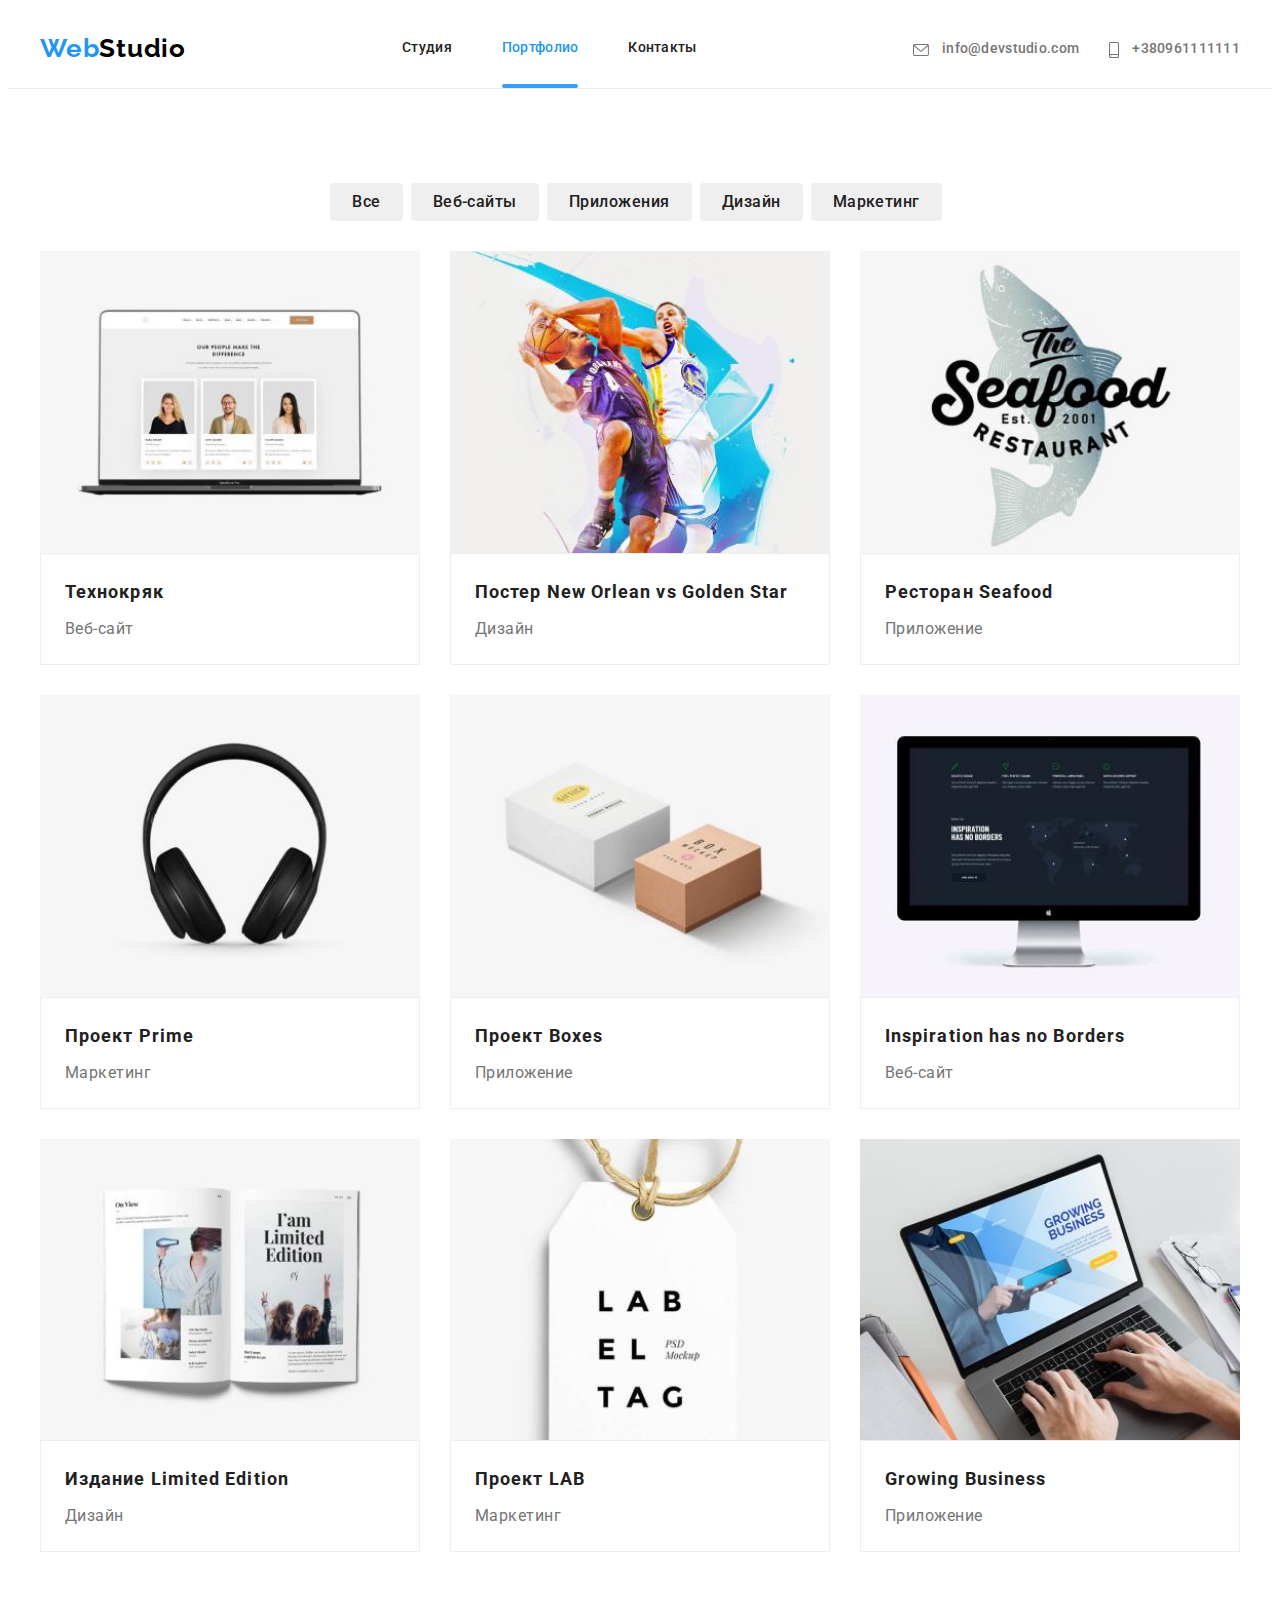
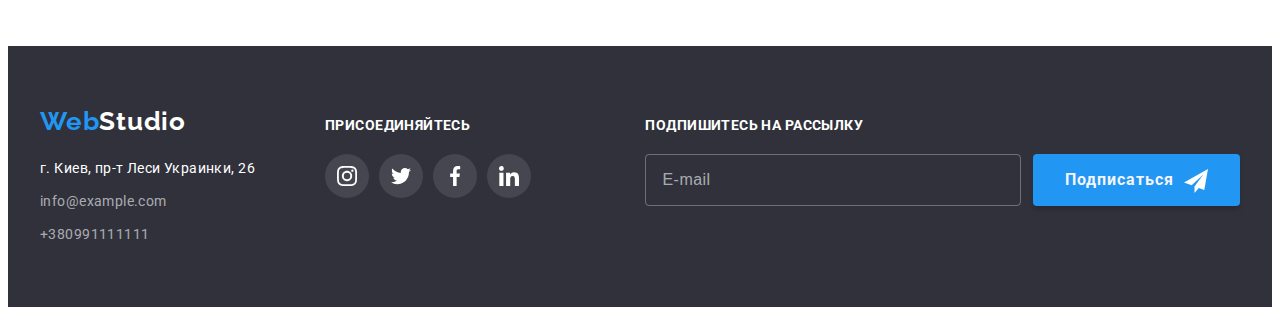
==== commit ab4a1522: "mobile-first" ====
--- a/portfolio.html
+++ b/portfolio.html
@@ -66,45 +66,43 @@
             </div>
           </div>
         </div>
-        <div class="menu-container">
-          <nav class="navigation">
-            <ul class="navigation__list list">
-              <li class="navigation__item">
-                <a class="navigation__link link" href="./index.html">Студия</a>
-              </li>
-              <li class="navigation__item">
-                <a class="navigation__link navigation__link--active link" href="./portfolio.html">Портфолио</a>
-              </li>
-              <li class="navigation__item">
-                <a class="navigation__link link" href="">Контакты</a>
-              </li>
-            </ul>
-          </nav>
-          <ul class="contacts list">
-            <li class="contacts__item">
-              <a class="contacts__link link" href="mailto:info@devstudio.com">
-                <svg width="14px" height="10px" class="contacts__icon-first">
-                  <use href="./images/icons.svg#icon-envelope"></use>
-                </svg>
-                <svg width="16px" height="12px" class="contacts__icon">
-                  <use href="./images/icons.svg#icon-envelope"></use>
-                </svg>
-                info@devstudio.com
-              </a>
-            </li>
-            <li class="contacts__item">
-              <a class="contacts__link link" href="tel:+380961111111">
-                <svg width="10px" height="14px" class="contacts__icon-first">
-                  <use href="./images/icons.svg#icon-smartphone"></use>
-                </svg>
-                <svg width="10px" height="16px" class="contacts__icon">
-                  <use href="./images/icons.svg#icon-smartphone"></use>
-                </svg>
-                +380961111111
-              </a>
+        <nav class="navigation">
+          <ul class="navigation__list list">
+            <li class="navigation__item">
+              <a class="navigation__link link" href="./index.html">Студия</a>
+            </li>
+            <li class="navigation__item">
+              <a class="navigation__link navigation__link--active link" href="./portfolio.html">Портфолио</a>
+            </li>
+            <li class="navigation__item">
+              <a class="navigation__link link" href="">Контакты</a>
             </li>
           </ul>
-        </div>
+        </nav>
+        <ul class="contacts list">
+          <li class="contacts__item">
+            <a class="contacts__link link" href="mailto:info@devstudio.com">
+              <svg width="14px" height="10px" class="contacts__icon-first">
+                <use href="./images/icons.svg#icon-envelope"></use>
+              </svg>
+              <svg width="16px" height="12px" class="contacts__icon">
+                <use href="./images/icons.svg#icon-envelope"></use>
+              </svg>
+              info@devstudio.com
+            </a>
+          </li>
+          <li class="contacts__item">
+            <a class="contacts__link link" href="tel:+380961111111">
+              <svg width="10px" height="14px" class="contacts__icon-first">
+                <use href="./images/icons.svg#icon-smartphone"></use>
+              </svg>
+              <svg width="10px" height="16px" class="contacts__icon">
+                <use href="./images/icons.svg#icon-smartphone"></use>
+              </svg>
+              +380961111111
+            </a>
+          </li>
+        </ul>
       </div>
     </header>
     <main>
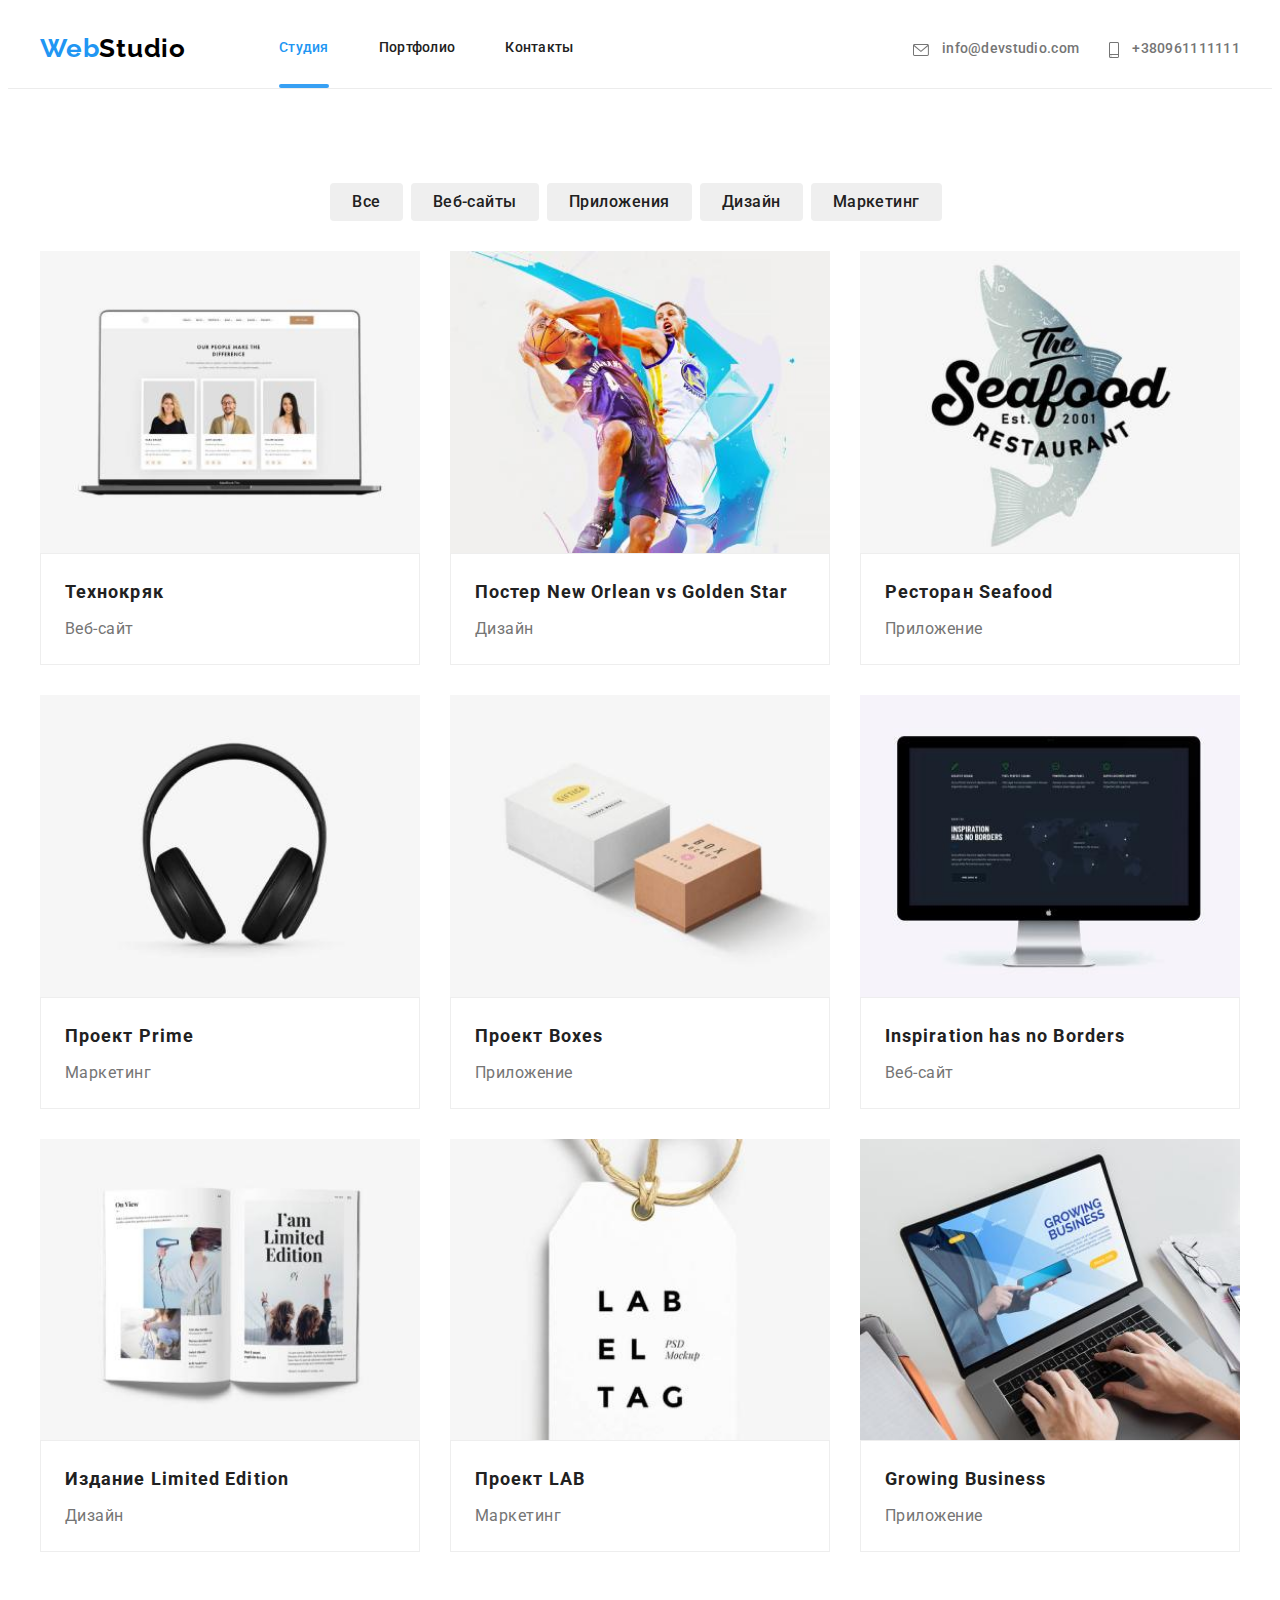
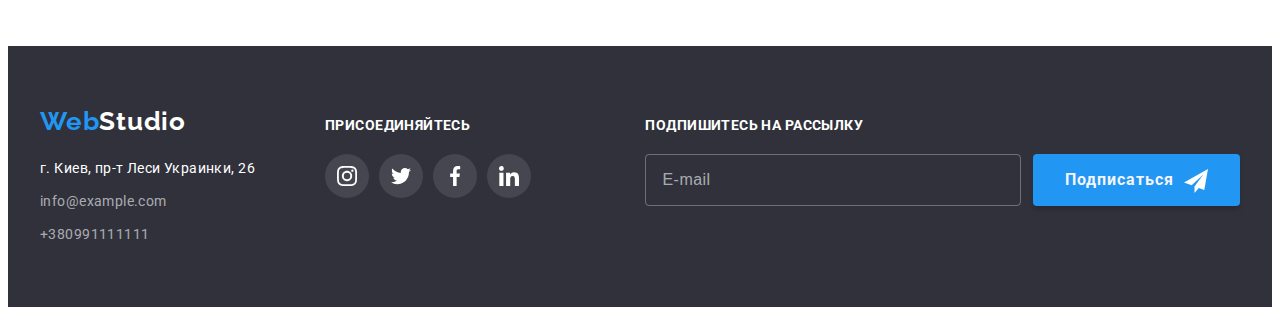
==== commit 939c4515: "edit" ====
--- a/portfolio.html
+++ b/portfolio.html
@@ -22,64 +22,26 @@
   <body>
     <header class="header">
       <div class="container header__container">
-        <div class="header__menu">
+        <div class="header__mobile-wrapper">
           <a class="logo link" href=""><span class="logo__web">Web</span>Studio</a>
           <button type="button" class="open-nav">
             <svg width="40" height="40"><use href="images/icons.svg#menu-nav"></use></svg>
           </button>
-          <div class="mob-menu is-hidden">
-            <div class="container">
-              <div class="mob-menu-top">
-                <button type="button" class="close-nav">
-                  <svg width="40" height="40"><use href="images/icons.svg#close-nav"></use></svg>
-                </button>
-                <ul class="mob-menu-top__list list">
-                  <li class="mob-menu-top__item">
-                    <a class="mob-menu-top__link link" href="./index.html">Студия</a>
-                  </li>
-                  <li class="mob-menu-top__item">
-                    <a class="mob-menu-top__link mob-menu-top__link--active link" href="./portfolio.html">Портфолио</a>
-                  </li>
-                  <li class="mob-menu-top__item">
-                    <a class="mob-menu-top__link link" href="">Контакты</a>
-                  </li>
-                </ul>
-              </div>
-              <div class="mob-menu-bot">
-                <ul class="mob-menu-bot__contacts list">
-                  <li class="mob-menu-bot__contacts-item">
-                    <a class="mob-menu-bot__contacts-tel link" href="tel:+380961111111"> +380961111111 </a>
-                  </li>
-                  <li class="mob-menu-bot__contacts-item">
-                    <a class="mob-menu-bot__contacts-mailo link" href="mailto:info@devstudio.com">
-                      info@devstudio.com
-                    </a>
-                  </li>
-                </ul>
-                <ul class="mob-menu-bot__list link">
-                  <li class="list mob-menu-bot__list-item"><a href="" class="link">Instagram</a></li>
-                  <li class="list mob-menu-bot__list-item"><a href="" class="link">Twitter</a></li>
-                  <li class="list mob-menu-bot__list-item"><a href="" class="link">Facebook</a></li>
-                  <li class="list mob-menu-bot__list-item"><a href="" class="link">LinkedIn</a></li>
-                </ul>
-              </div>
-            </div>
-          </div>
         </div>
         <nav class="navigation">
           <ul class="navigation__list list">
             <li class="navigation__item">
-              <a class="navigation__link link" href="./index.html">Студия</a>
+              <a class="navigation__link navigation__link--active link" href="./index.html">Студия</a>
             </li>
             <li class="navigation__item">
-              <a class="navigation__link navigation__link--active link" href="./portfolio.html">Портфолио</a>
+              <a class="navigation__link link" href="./portfolio.html">Портфолио</a>
             </li>
             <li class="navigation__item">
               <a class="navigation__link link" href="">Контакты</a>
             </li>
           </ul>
         </nav>
-        <ul class="contacts list">
+        <ul class="contacts header__contacts list">
           <li class="contacts__item">
             <a class="contacts__link link" href="mailto:info@devstudio.com">
               <svg width="14px" height="10px" class="contacts__icon-first">
@@ -423,31 +385,31 @@
           </div>
           <div class="footer__join-us">
             <h2 class="footer__title">ПРИСОЕДИНЯЙТЕСЬ</h2>
-            <ul class="social-list list">
-              <li class="social-list__item">
-                <a href="" class="social-list__link social-list__link--background">
-                  <svg width="20px" height="20px" class="social-list__icon">
+            <ul class="social-icons list">
+              <li class="social-icons__item">
+                <a href="" class="social-icons__link social-icons__link--background">
+                  <svg width="20px" height="20px" class="social-icons__icon">
                     <use href="./images/icons.svg#icon-instagram"></use>
                   </svg>
                 </a>
               </li>
-              <li class="social-list__item">
-                <a href="" class="social-list__link social-list__link--background">
-                  <svg width="20px" height="20px" class="social-list__icon">
+              <li class="social-icons__item">
+                <a href="" class="social-icons__link social-icons__link--background">
+                  <svg width="20px" height="20px" class="social-icons__icon">
                     <use href="./images/icons.svg#icon-twitter"></use>
                   </svg>
                 </a>
               </li>
-              <li class="social-list__item">
-                <a href="" class="social-list__link social-list__link--background">
-                  <svg width="20px" height="20px" class="social-list__icon">
+              <li class="social-icons__item">
+                <a href="" class="social-icons__link social-icons__link--background">
+                  <svg width="20px" height="20px" class="social-icons__icon">
                     <use href="./images/icons.svg#icon-facebook"></use>
                   </svg>
                 </a>
               </li>
-              <li class="social-list__item">
-                <a href="" class="social-list__link social-list__link--background">
-                  <svg width="20px" height="20px" class="social-list__icon">
+              <li class="social-icons__item">
+                <a href="" class="social-icons__link social-icons__link--background">
+                  <svg width="20px" height="20px" class="social-icons__icon">
                     <use href="./images/icons.svg#icon-linkedin"></use>
                   </svg>
                 </a>
--- a/css/main.min.css
+++ b/css/main.min.css
@@ -1,2 +1,2 @@
-.primary-button,.secondary-button{cursor:pointer;font-family:inherit;font-size:16px;border-radius:4px;border:none}.subscribe__input,.subscribe__input::placeholder{font-weight:400;font-size:16px}.textarea-field__input:focus::placeholder,.checkbox-field__label,.checkbox-field__agreement{font-weight:400;font-size:12px}.section__title{font-weight:700;font-size:28px}.section__title,.secondary-button,.action-list__overlay-text,.team-list__item-name,.team-list__item-position,.modal__title{text-align:center;letter-spacing:0.03em}body{font-family:'Roboto', sans-serif;color:#757575;background:#fff}.list{list-style:none}.link{text-decoration:none}img{width:100%;display:flex;height:auto}.container{max-width:100%;padding:0 15px;margin:0 auto}@media screen and (min-width: 480px){.container{max-width:480px}}@media screen and (min-width: 768px){.container{max-width:768px}}@media screen and (min-width: 1200px){.container{max-width:1200px}}.label{font-weight:400;font-size:12px;line-height:1.16;letter-spacing:0.01em;color:#757575;display:block;margin-bottom:4px}.visually-hidden{position:absolute;white-space:nowrap;width:1px;height:1px;overflow:hidden;border:0;padding:0;clip:rect(0 0 0 0);clip-path:inset(50%);margin:-1px}.is-hidden{visibility:hidden;opacity:0;pointer-events:none}p,h1,h2,h3,h4,h5,h6{margin:0}ul{margin:0;padding:0}.address{margin-top:20px;font-style:normal}.section{padding-top:60px;padding-bottom:60px}@media screen and (min-width: 1200px){.section{padding-top:94px;padding-bottom:94px}}.section__title{line-height:1.17;margin-bottom:30px;color:#212121}@media screen and (min-width: 1200px){.section__title{margin-bottom:50px}}.primary-button{font-weight:700;line-height:1.87;letter-spacing:0.06em;background:#2196f3;color:#f5f4fa;padding:10px 32px;display:block;margin:0 auto;min-width:200px;box-shadow:0px 4px 4px rgba(0,0,0,0.15)}.secondary-button{font-weight:500;line-height:1.62;color:#212121;padding:6px 22px;transition:color 250ms cubic-bezier(0.4, 0, 0.2, 1),background 250ms cubic-bezier(0.4, 0, 0.2, 1),box-shadow 250ms cubic-bezier(0.4, 0, 0.2, 1)}.secondary-button:focus,.secondary-button:hover{color:#f5f4fa;background:#2196f3;box-shadow:0px 1px 1px rgba(0,0,0,0.12),0px 4px 4px rgba(0,0,0,0.06),1px 4px 6px rgba(0,0,0,0.16)}.primary-button__icon{vertical-align:middle;margin-left:10px}.close-btn{cursor:pointer;position:absolute;top:14px;right:14px;width:30px;height:30px;background:#fff;border:1px solid rgba(0,0,0,0.1);box-sizing:border-box;border-radius:50%;display:flex;align-items:center;justify-content:center}.close-btn__icon{transition:fill 250ms cubic-bezier(0.4, 0, 0.2, 1)}.close-btn__icon:hover,.close-btn__icon:focus{fill:#2196f3}.open-nav{border:none;background-color:transparent;padding:0;margin:0;transition:fill 250ms cubic-bezier(0.4, 0, 0.2, 1)}@media screen and (min-width: 768px){.open-nav{display:none}}.open-nav:focus,.open-nav:hover{fill:#2196f3}.close-nav{border:none;background-color:transparent;padding:0;margin-left:auto;display:block;transition:fill 250ms cubic-bezier(0.4, 0, 0.2, 1)}@media screen and (min-width: 768px){.close-nav{display:none}}.close-nav:focus,.close-nav:hover{fill:#2196f3}.logo{font-family:Raleway;font-weight:700;font-size:24px;line-height:1.16;letter-spacing:0.03em;color:#000}@media screen and (min-width: 1200px){.logo{font-weight:700;font-size:26px;line-height:1.19}}.logo__web{color:#2196f3}.logo--secondary{color:#fff;text-align:center}.mob-menu{position:fixed;background:#ffffff;width:100vw;height:100vh;top:0;left:0;padding-top:10px;padding-left:25px;z-index:5}.mob-menu .container{display:flex;flex-direction:column;justify-content:space-between;height:100%}@media screen and (min-width: 768px){.mob-menu{display:none}}.mob-menu-top__item:not(:last-child){margin-bottom:32px}.mob-menu-top__item{font-weight:500;font-size:40px;line-height:1.175;letter-spacing:0.02em;color:#212121}.mob-menu-top__link{font-weight:500;font-size:40px;line-height:1.17;letter-spacing:0.02em;color:#212121}.mob-menu-top__link:focus,.mob-menu-top__link:hover{color:#2196f3}.mob-menu-top__link--active{color:#2196f3}.mob-menu-bot__contacts{margin-bottom:64px}.mob-menu-bot__contacts-item:not(:last-child){margin-bottom:32px}.mob-menu-bot__list{display:flex}.mob-menu-bot__contacts-tel{font-weight:500;font-size:34px;line-height:1.176;letter-spacing:0.02em;color:#2196f3}.mob-menu-bot__contacts-mailo{font-weight:500;font-size:24px;line-height:1.166;letter-spacing:0.02em;color:#757575}.mob-menu-bot__item:not(:last-child){margin-right:20px}.mob-menu-bot__link{font-weight:500;font-size:18px;line-height:1.22;letter-spacing:0.02em;color:#2196f3;border-right:1px solid rgba(33,33,33,0.2);transform:rotate(90deg);padding-right:10px}.navigation{display:flex}@media screen and (max-width: 767px){.navigation{display:none}}@media screen and (min-width: 1200px){.navigation{margin-left:auto}}.navigation__list{display:flex}.navigation__item:not(:last-child){margin-right:50px}.navigation__link{font-weight:500;font-size:14px;line-height:1.14;padding:32px 0;letter-spacing:0.02em;color:#212121;display:block;transition:color 250ms cubic-bezier(0.4, 0, 0.2, 1);position:relative}.navigation__link:hover,.navigation__link:focus{color:#2196f3}.navigation__link--active{color:#2196f3}.navigation__link--active::after{content:'';width:100%;height:4px;border-radius:2px;background-color:rgba(33,150,243,0.902);position:absolute;left:0;bottom:0;color:#2196f3}.contacts{margin-left:auto}@media screen and (max-width: 767px){.contacts{display:none}}@media screen and (min-width: 1200px){.contacts{display:flex;justify-content:end}}.contacts__item{color:#757575}@media screen and (min-width: 1200px){.contacts__item:not(:last-child){margin-right:30px}}@media screen and (min-width: 768px) and (max-width: 1199px){.contacts__item:not(:last-child){margin-bottom:10px}}.contacts__link{font-weight:500;font-size:14px;line-height:1.14;letter-spacing:0.02em;color:#757575;transition:color 250ms cubic-bezier(0.4, 0, 0.2, 1)}.contacts__link:hover,.contacts__link:focus{color:#2196f3}@media screen and (max-width: 1199px){.contacts__link{font-weight:500;font-size:12px;line-height:1.16}}.contacts__icon{margin-right:10px;fill:currentColor;vertical-align:middle}@media screen and (max-width: 1199px){.contacts__icon{display:none}}@media screen and (min-width: 768px) and (max-width: 1199px){.contacts__icon-first{margin-right:8px;fill:currentColor;vertical-align:middle}}@media screen and (min-width: 1200px){.contacts__icon-first{display:none}}.second-contacts__map-link{font-size:14px;line-height:1.71;letter-spacing:0.03em;color:#fff;transition:color 250ms cubic-bezier(0.4, 0, 0.2, 1)}.second-contacts__map-link:hover,.second-contacts__map-link:focus{color:#2196f3}.second-contacts__link{font-size:14px;line-height:1.71;letter-spacing:0.03em;color:rgba(255,255,255,0.6);transition:color 250ms cubic-bezier(0.4, 0, 0.2, 1)}.second-contacts__link:hover,.second-contacts__link:focus{color:#2196f3}.second-contacts__item:not(:last-child){margin-bottom:9px}.social-list{display:flex;justify-content:center}.social-list__item{width:44px;height:44px}.social-list__item:not(:last-child){margin-right:10px}.social-list__link{width:100%;height:44px;border-radius:50%;display:flex;align-items:center;justify-content:center;background-color:#fff;color:#afb1b8;transition:color 250ms cubic-bezier(0.4, 0, 0.2, 1),background-color 250ms cubic-bezier(0.4, 0, 0.2, 1)}.social-list__link:hover,.social-list__link:focus{background-color:#2196f3;color:#fff}.social-list__icon{fill:currentColor}.social-list__link--background{background:rgba(255,255,255,0.1);color:#fff}.header{border-bottom:1px solid #ececec}.header__container{align-items:center;justify-content:center}@media screen and (min-width: 768px){.header__container{display:flex}}.header__menu{display:flex}@media screen and (max-width: 767px){.header__menu{justify-content:space-between;align-items:center;padding:10px 15px}}@media screen and (min-width: 767px) and (max-width: 1199px){.header__menu{margin-right:auto}}.hero{padding:200px 0;height:600px;max-width:1600px;margin:auto;background-color:#30313b;background-image:linear-gradient(rgba(47,48,58,0.4), rgba(47,48,58,0.4)),url(../images/bg-hero-mob-1x.jpg);background-repeat:no-repeat;background-position:center;background-size:cover}@media screen and (max-width: 1199px){.hero{padding-top:118px}}@media (min-device-pixel-ratio: 2), (min-resolution: 192dpi), (min-resolution: 2dppx){.hero{background-image:linear-gradient(rgba(47,48,58,0.4), rgba(47,48,58,0.4)),url(../images/bg-hero-mob-2x.jpg)}}@media screen and (min-width: 768px){.hero{background-image:linear-gradient(rgba(47,48,58,0.4), rgba(47,48,58,0.4)),url(../images/bg-hero-tab-1x.jpg)}}@media screen and (min-width: 768px) and (min-device-pixel-ratio: 2), screen and (min-width: 768px) and (min-resolution: 192dpi), screen and (min-width: 768px) and (min-resolution: 2dppx){.hero{background-image:linear-gradient(rgba(47,48,58,0.4), rgba(47,48,58,0.4)),url(../images/bg-hero-tab-2x.jpg)}}@media screen and (min-width: 1200px){.hero{background-image:linear-gradient(rgba(47,48,58,0.4), rgba(47,48,58,0.4)),url(../images/bg-hero-1x.jpg)}}@media screen and (min-width: 1200px) and (min-device-pixel-ratio: 2), screen and (min-width: 1200px) and (min-resolution: 192dpi), screen and (min-width: 1200px) and (min-resolution: 2dppx){.hero{background-image:linear-gradient(rgba(47,48,58,0.4), rgba(47,48,58,0.4)),url(../images/bg-hero-2x.jpg)}}.hero__title{letter-spacing:0.06em;text-transform:uppercase;color:#fff;text-align:center;margin-bottom:30px}@media screen and (max-width: 1199px){.hero__title{font-weight:900;font-size:26px;line-height:1.61}}@media screen and (min-width: 1200px){.hero__title{font-weight:900;font-size:44px;line-height:1.36}}.qualities{display:flex;flex-wrap:wrap;margin-bottom:-30px}@media screen and (min-width: 768px){.qualities{margin-left:-30px}}.qualities__item{width:100%;margin-bottom:30px}@media screen and (min-width: 768px){.qualities__item{width:calc(100% / 2 - 30px);margin-left:30px}}@media screen and (min-width: 1200px){.qualities__item{width:calc(100% / 4 - 30px);margin-left:30px}}.qualities__title{font-weight:700;font-size:14px;line-height:1.14;letter-spacing:0.03em;text-transform:uppercase;color:#212121;margin-bottom:10px}@media screen and (max-width: 767px){.qualities__title{text-align:center}}.qualities__paragraph{font-weight:400;font-size:14px;line-height:1.71;letter-spacing:0.03em;color:#757575}.qualities__icon-wrapper{width:100%;padding-bottom:25px;padding-top:25px;background:#f5f4fa;border-radius:4px;display:flex;margin-bottom:30px;justify-content:center}.qualities__icon{display:flex;justify-items:center}.action{padding-top:0px}@media screen and (max-width: 1199px){.action{display:none}}.action-list{display:flex}.action-list__item{position:relative}.action-list__item:not(:last-child){margin-right:30px}.action-list__overlay-text{font-weight:700;font-size:14px;line-height:1.14;text-transform:uppercase;color:#fff}.action-list__overlay{position:absolute;bottom:0;left:0;width:100%;padding:27px 0;background:rgba(48,49,59,0.8)}.team{background:#f5f4fa}.team-list{display:flex;flex-wrap:wrap;margin-bottom:-30px}@media screen and (min-width: 768px){.team-list{margin-left:-30px}}.team-list__item{background:#fff;box-shadow:0px 1px 3px rgba(0,0,0,0.12),0px 1px 1px rgba(0,0,0,0.14),0px 2px 1px rgba(0,0,0,0.2);border-radius:0px 0px 4px 4px;margin-bottom:30px}@media screen and (min-width: 768px){.team-list__item{width:calc(100% / 2 - 30px);margin-left:30px}}@media screen and (min-width: 1200px){.team-list__item{width:calc(100% / 4 - 30px);margin-left:30px}}.team-list__item-wrapper{padding:30px 24px}.team-list__item-name{font-weight:500;font-size:16px;line-height:1.18;color:#212121;margin-bottom:10px}.team-list__item-position{font-size:16px;line-height:1.18;color:#757575;margin-bottom:16px}.clients{display:flex;flex-wrap:wrap;margin-left:-30px;margin-bottom:-30px}.clients__item{color:#afb1b8;margin-bottom:30px;width:calc(100% / 2 - 30px);margin-left:30px}@media screen and (min-width: 768px){.clients__item{width:calc(100% / 3 - 30px)}}@media screen and (min-width: 768px){.clients__item{width:calc(100% / 3 - 30px)}}@media screen and (min-width: 1200px){.clients__item{width:calc(100% / 6 - 30px)}}.clients__link{width:100%;color:#afb1b8;padding-bottom:16px;padding-top:16px;border-radius:4px;display:flex;justify-content:center;border:1px solid #afb1b8;transition:color 250ms cubic-bezier(0.4, 0, 0.2, 1),border 250ms cubic-bezier(0.4, 0, 0.2, 1)}.clients__link:hover,.clients__link:focus{border:1px solid #2196f3;color:#2196f3}.clients__icon{fill:currentColor}@media screen and (min-width: 1200px){.subscribe{display:flex}}.subscribe__input{width:450px;background-color:transparent;border:1px solid rgba(255,255,255,0.3);border-radius:4px;padding:15px 0px 15px 16px;line-height:1.25;align-items:center;justify-content:center;letter-spacing:0.03em;color:rgba(255,255,255,0.6);outline:none}@media screen and (max-width: 1199px){.subscribe__input{display:block;margin:0 auto;margin-bottom:20px}}.subscribe__input::placeholder{line-height:1.25;display:flex;align-items:center;letter-spacing:0.03em;color:rgba(255,255,255,0.6)}@media screen and (min-width: 1200px){.subscribe__input{display:flex;margin-right:12px;width:358px}}.footer{width:100%;background-color:#30313b;padding:60px 0}@media screen and (min-width: 768px) and (max-width: 1199px){.footer__container--wrapper{display:flex;align-items:baseline;margin-bottom:60px;padding-left:61px;padding-right:74px}}@media screen and (min-width: 1200px){.footer__container--wrapper{display:flex}}@media screen and (max-width: 767px){.footer__address-wrapper{margin-bottom:60px}}@media screen and (max-width: 1199px){.footer__address-wrapper{text-align:center;display:block;justify-content:center;align-items:center}}@media screen and (min-width: 1200px){.footer__address-wrapper{margin-right:70px}}.footer__title{font-weight:700;font-size:14px;line-height:1.14;letter-spacing:0.03em;text-transform:uppercase;color:#fff;margin-bottom:20px}@media screen and (max-width: 1199px){.footer__title{text-align:center}}.footer__join-us{display:block}@media screen and (min-width: 768px) and (max-width: 1199px){.footer__join-us{margin-left:auto;margin-top:5px}}@media screen and (max-width: 767px){.footer__join-us{margin-bottom:60px}}@media screen and (min-width: 1200px){.footer__join-us{margin-top:12px}}@media screen and (min-width: 1200px){.footer__container{display:flex;align-items:baseline}}@media screen and (min-width: 1200px){.footer__subscription{margin-top:12px;margin-left:auto}}.filter{display:flex;flex-wrap:wrap;justify-content:left;margin-top:-15px;margin-bottom:40px}@media screen and (min-width: 768px){.filter{margin-bottom:30px;justify-content:center}}.filter__item{margin-right:8px;margin-top:15px}.portfolio{display:flex;flex-wrap:wrap;margin-bottom:-30px}@media screen and (min-width: 768px){.portfolio{margin-left:-30px}}.portfolio__type{border:1px solid #eee;padding:20px 24px;flex-grow:1}.portfolio__item{width:100%;margin-bottom:30px;transition:box-shadow 250ms cubic-bezier(0.4, 0, 0.2, 1)}.portfolio__item:hover .portfolio__item-overlay{transform:translateY(0)}.portfolio__item:hover,.portfolio__item:focus{box-shadow:0px 1px 1px rgba(0,0,0,0.12),0px 4px 4px rgba(0,0,0,0.06),1px 4px 6px rgba(0,0,0,0.16)}@media screen and (min-width: 768px){.portfolio__item{width:calc(100% / 2 - 30px);margin-left:30px;display:flex;flex-direction:column}}@media screen and (min-width: 1200px){.portfolio__item{width:calc(100% / 3 - 30px);margin-left:30px}}.portfolio__title{font-weight:700;font-size:18px;line-height:2;letter-spacing:0.06em;color:#212121;margin-bottom:4px}.portfolio__paragraph{font-weight:400;font-size:16px;line-height:1.87;letter-spacing:0.03em;color:#757575}.portfolio__item-wrapper{position:relative;overflow:hidden}.portfolio__item-text{font-weight:400;font-size:18px;line-height:1.56;letter-spacing:0.03em;color:#fff}.portfolio__item-overlay{position:absolute;padding:63px 24px;height:100%;top:0;left:0;transform:translateY(100%);transition:transform 250ms cubic-bezier(0.4, 0, 0.2, 1);background:rgba(33,150,243,0.902)}.backdrop{width:100vw;height:100vh;background-color:rgba(0,0,0,0.2);position:fixed;top:0;left:0;transition:opacity 500ms, visibility 500ms}@media screen and (max-width: 1199px){.backdrop{padding:93px 15px 94px 15px}}.backdrop.is-hidden .modal{transform:translate(-50%, -50%);transition:transform 250ms cubic-bezier(0.4, 0, 0.2, 1)}.modal{width:450px;min-height:609px;background-color:#fff;box-shadow:0px 1px 3px rgba(0,0,0,0.12),0px 1px 1px rgba(0,0,0,0.14),0px 2px 1px rgba(0,0,0,0.2);border-radius:4px;position:absolute;top:50%;left:50%;padding:40px;transition:transform 250ms cubic-bezier(0.4, 0, 0.2, 1);transform:translate(-50%, -50%)}@media screen and (min-width: 1200px){.modal{width:528px;min-height:581px}}.modal__title{font-weight:700;font-size:20px;line-height:1.5;color:#212121;margin-bottom:12px}@media screen and (min-width: 1200px){.modal__title{font-weight:700;font-size:20px;line-height:1.15}}.input-field{margin-bottom:10px}.input-field__absolute-wrapper{position:relative}.input-field__input{width:100%;height:40px;border:1px solid rgba(33,33,33,0.2);box-sizing:border-box;border-radius:4px;padding-left:42px;background-color:transparent;outline:none;transition:border-color 250ms cubic-bezier(0.4, 0, 0.2, 1)}.input-field__input:focus{border-color:#2196f3}.input-field__input:focus+.input-field__icon{fill:#2196f3}.input-field__icon{position:absolute;top:50%;left:0;transform:translateY(-50%);margin-left:12px;transition:fill 250ms cubic-bezier(0.4, 0, 0.2, 1)}.textarea-field{margin-bottom:20px;display:flex;flex-direction:column}.textarea-field__input{width:100%;height:120px;border:1px solid rgba(33,33,33,0.2);box-sizing:border-box;border-radius:4px;padding:12px 16px;background-color:transparent;resize:none;outline:none;transition:border-color 250ms cubic-bezier(0.4, 0, 0.2, 1)}.textarea-field__input:focus{border-color:#2196f3}.textarea-field__input:focus::placeholder{line-height:1.14;letter-spacing:0.01em;color:rgba(117,117,117,0.5)}@media screen and (max-width: 1199px){.textarea-field__input:focus::placeholder{font-size:14px;line-height:16px}}.checkbox-field{margin-bottom:30px;align-items:center;justify-content:center}.checkbox-field__label{line-height:1.16;letter-spacing:0.03em;color:#757575;margin-bottom:30px;display:flex}@media screen and (min-width: 1200px){.checkbox-field__label{font-size:14px;line-height:1.71}}.checkbox-field__label span{width:16px;height:15px;border:2px solid #212121;border-radius:2px;margin-right:8px;display:flex}.checkbox-field__input:checked+.checkbox-field__label span{background-color:#2196f3;border:none}.checkbox-field__agreement{line-height:1.16;letter-spacing:0.03em;text-decoration-skip-ink:none;color:#2196f3}
+.primary-button,.secondary-button{cursor:pointer;font-family:inherit;font-size:16px;border-radius:4px;border:none}.subscribe__input,.subscribe__input::placeholder{font-weight:400;font-size:16px}.textarea-field__input:focus::placeholder,.checkbox-field__label,.checkbox-field__agreement{font-weight:400;font-size:12px}.section__title{font-weight:700;font-size:28px}.section__title,.secondary-button,.action-list__overlay-text,.team-list__item-name,.team-list__item-position,.modal__title{text-align:center;letter-spacing:0.03em}body{font-family:'Roboto', sans-serif;color:#757575;background:#fff}.list{list-style:none}.link{text-decoration:none}img{width:100%;display:flex;height:auto}.container{max-width:100%;padding:0 15px;margin:0 auto}@media screen and (min-width: 480px){.container{max-width:480px}}@media screen and (min-width: 768px){.container{max-width:768px}}@media screen and (min-width: 1200px){.container{max-width:1200px}}.label{font-weight:400;font-size:12px;line-height:1.16;letter-spacing:0.01em;color:#757575;display:block;margin-bottom:4px}.visually-hidden{position:absolute;white-space:nowrap;width:1px;height:1px;overflow:hidden;border:0;padding:0;clip:rect(0 0 0 0);clip-path:inset(50%);margin:-1px}.is-hidden{visibility:hidden;opacity:0;pointer-events:none}p,h1,h2,h3,h4,h5,h6{margin:0}ul{margin:0;padding:0}.address{margin-top:20px;font-style:normal}.section{padding-top:60px;padding-bottom:60px}@media screen and (min-width: 1200px){.section{padding-top:94px;padding-bottom:94px}}.section__title{line-height:1.17;margin-bottom:30px;color:#212121}@media screen and (min-width: 1200px){.section__title{margin-bottom:50px}}.primary-button{font-weight:700;line-height:1.87;letter-spacing:0.06em;background:#2196f3;color:#f5f4fa;padding:10px 32px;display:block;margin:0 auto;min-width:200px;box-shadow:0px 4px 4px rgba(0,0,0,0.15)}.secondary-button{font-weight:500;line-height:1.62;color:#212121;padding:6px 22px;transition:color 250ms cubic-bezier(0.4, 0, 0.2, 1),background 250ms cubic-bezier(0.4, 0, 0.2, 1),box-shadow 250ms cubic-bezier(0.4, 0, 0.2, 1)}.secondary-button:focus,.secondary-button:hover{color:#f5f4fa;background:#2196f3;box-shadow:0px 1px 1px rgba(0,0,0,0.12),0px 4px 4px rgba(0,0,0,0.06),1px 4px 6px rgba(0,0,0,0.16)}.primary-button__icon{vertical-align:middle;margin-left:10px}.close-btn{cursor:pointer;position:absolute;top:14px;right:14px;width:30px;height:30px;background:#fff;border:1px solid rgba(0,0,0,0.1);box-sizing:border-box;border-radius:50%;display:flex;align-items:center;justify-content:center}.close-btn__icon{transition:fill 250ms cubic-bezier(0.4, 0, 0.2, 1)}.close-btn__icon:hover,.close-btn__icon:focus{fill:#2196f3}.open-nav{border:none;background-color:transparent;padding:0;margin:0;transition:fill 250ms cubic-bezier(0.4, 0, 0.2, 1)}@media screen and (min-width: 768px){.open-nav{display:none}}.open-nav:focus,.open-nav:hover{fill:#2196f3}.mob-menu__close-nav{border:none;background-color:transparent;padding:0;position:absolute;right:15px;top:10px;margin-left:auto;display:block;transition:fill 250ms cubic-bezier(0.4, 0, 0.2, 1)}@media screen and (min-width: 768px){.mob-menu__close-nav{display:none}}.mob-menu__close-nav:focus,.mob-menu__close-nav:hover{fill:#2196f3}.logo{font-family:Raleway;font-weight:700;font-size:24px;line-height:1.16;letter-spacing:0.03em;color:#000}@media screen and (min-width: 1200px){.logo{font-weight:700;font-size:26px;line-height:1.19}}.logo__web{color:#2196f3}.logo--secondary{color:#fff;text-align:center}.mob-menu{position:fixed;background:#ffffff;width:100vw;height:100vh;top:0;left:0;z-index:5}.mob-menu .mob-menu__container{padding:48px 40px;display:flex;flex-direction:column;justify-content:space-between;height:100%}@media screen and (min-width: 768px){.mob-menu{display:none}}.mob-menu-nav__item:not(:last-child){margin-bottom:32px}.mob-menu-nav__item{font-weight:500;font-size:40px;line-height:1.175;letter-spacing:0.02em;color:#212121}.mob-menu-nav__link{font-weight:500;font-size:40px;line-height:1.17;letter-spacing:0.02em;color:#212121}.mob-menu-nav__link:focus,.mob-menu-nav__link:hover{color:#2196f3}.mob-menu-nav__link--active{color:#2196f3}.navigation{display:flex}@media screen and (max-width: 767px){.navigation{display:none}}@media screen and (min-width: 768px){.navigation{margin-left:88px}}@media screen and (min-width: 1200px){.navigation{margin-left:93px}}.navigation__list{display:flex}.navigation__item:not(:last-child){margin-right:50px}.navigation__link{font-weight:500;font-size:14px;line-height:1.14;padding:32px 0;letter-spacing:0.02em;color:#212121;display:block;transition:color 250ms cubic-bezier(0.4, 0, 0.2, 1);position:relative}.navigation__link:hover,.navigation__link:focus{color:#2196f3}.navigation__link--active{color:#2196f3}.navigation__link--active::after{content:'';width:100%;height:4px;border-radius:2px;background-color:rgba(33,150,243,0.902);position:absolute;left:0;bottom:0;color:#2196f3}.contacts{margin-left:auto}@media screen and (max-width: 767px){.contacts{margin-bottom:64px}}@media screen and (min-width: 1200px){.contacts{display:flex}}@media screen and (max-width: 767px){.header__contacts{display:none}}@media screen and (min-width: 768px){.header__contacts{margin-left:auto}}.contacts__item{color:#757575}@media screen and (min-width: 1200px){.contacts__item:not(:last-child){margin-right:30px}}@media screen and (min-width: 768px) and (max-width: 1199px){.contacts__item:not(:last-child){margin-bottom:10px}}@media screen and (max-width: 767px){.contacts__item:not(:last-child){margin-bottom:32px}}.contacts__link{font-weight:500;font-size:14px;line-height:1.14;letter-spacing:0.02em;color:#757575;transition:color 250ms cubic-bezier(0.4, 0, 0.2, 1)}.contacts__link:hover,.contacts__link:focus{color:#2196f3}@media screen and (min-width: 768px) and (max-width: 1199px){.contacts__link{font-weight:500;font-size:12px;line-height:1.16}}@media screen and (max-width: 479px){.contacts__link--big-size{line-height:1.176;font-size:27px}}@media screen and (min-width: 480px){.contacts__link--big-size{font-size:34px;line-height:1.176}}.contacts__link--accent-color{color:#2196f3}@media screen and (max-width: 479px){.contacts__link--medium-size{font-size:17px;line-height:1.166}}@media screen and (min-width: 480px){.contacts__link--medium-size{font-size:24px;line-height:1.166}}.contacts__icon{margin-right:10px;fill:currentColor;vertical-align:middle}@media screen and (max-width: 1199px){.contacts__icon{display:none}}@media screen and (min-width: 768px) and (max-width: 1199px){.contacts__icon-first{margin-right:8px;fill:currentColor;vertical-align:middle}}@media screen and (min-width: 1200px){.contacts__icon-first{display:none}}.second-contacts__map-link{font-size:14px;line-height:1.71;letter-spacing:0.03em;color:#fff;transition:color 250ms cubic-bezier(0.4, 0, 0.2, 1)}.second-contacts__map-link:hover,.second-contacts__map-link:focus{color:#2196f3}.second-contacts__link{font-size:14px;line-height:1.71;letter-spacing:0.03em;color:rgba(255,255,255,0.6);transition:color 250ms cubic-bezier(0.4, 0, 0.2, 1)}.second-contacts__link:hover,.second-contacts__link:focus{color:#2196f3}.second-contacts__item:not(:last-child){margin-bottom:9px}.social-icons{display:flex;justify-content:center}.social-icons__item{width:44px;height:44px}.social-icons__item:not(:last-child){margin-right:10px}.social-icons__link{width:100%;height:44px;border-radius:50%;display:flex;align-items:center;justify-content:center;background-color:#fff;color:#afb1b8;transition:color 250ms cubic-bezier(0.4, 0, 0.2, 1),background-color 250ms cubic-bezier(0.4, 0, 0.2, 1)}.social-icons__link:hover,.social-icons__link:focus{background-color:#2196f3;color:#fff}.social-icons__icon{fill:currentColor}.social-icons__link--background{background:rgba(255,255,255,0.1);color:#fff}.social-text-links{display:flex;flex-wrap:wrap}.social-text-links__item:not(:last-child){border-right:1px solid rgba(33,33,33,0.2);margin-right:10px}@media screen and (max-width: 479px){.social-text-links__item{margin-bottom:10px}}.social-text-links__link{font-weight:500;font-size:18px;line-height:1.22;letter-spacing:0.02em;color:#2196f3;padding-right:10px}.header{border-bottom:1px solid #ececec}.header__container{align-items:center;justify-content:center}@media screen and (min-width: 768px){.header__container{display:flex}}@media screen and (max-width: 767px){.header__mobile-wrapper{display:flex}}@media screen and (max-width: 767px){.header__mobile-wrapper{justify-content:space-between;align-items:center;padding:10px 15px}}.hero{padding:200px 0;max-width:1600px;margin:auto;background-color:#30313b;background-image:linear-gradient(rgba(47,48,58,0.4), rgba(47,48,58,0.4)),url(../images/bg-hero-mob-1x.jpg);background-repeat:no-repeat;background-position:center;background-size:cover}@media screen and (max-width: 1199px){.hero{padding:118px 0}}@media (min-device-pixel-ratio: 2), (min-resolution: 192dpi), (min-resolution: 2dppx){.hero{background-image:linear-gradient(rgba(47,48,58,0.4), rgba(47,48,58,0.4)),url(../images/bg-hero-mob-2x.jpg)}}@media screen and (min-width: 768px){.hero{background-image:linear-gradient(rgba(47,48,58,0.4), rgba(47,48,58,0.4)),url(../images/bg-hero-tab-1x.jpg)}}@media screen and (min-width: 768px) and (min-device-pixel-ratio: 2), screen and (min-width: 768px) and (min-resolution: 192dpi), screen and (min-width: 768px) and (min-resolution: 2dppx){.hero{background-image:linear-gradient(rgba(47,48,58,0.4), rgba(47,48,58,0.4)),url(../images/bg-hero-tab-2x.jpg)}}@media screen and (min-width: 1200px){.hero{background-image:linear-gradient(rgba(47,48,58,0.4), rgba(47,48,58,0.4)),url(../images/bg-hero-1x.jpg)}}@media screen and (min-width: 1200px) and (min-device-pixel-ratio: 2), screen and (min-width: 1200px) and (min-resolution: 192dpi), screen and (min-width: 1200px) and (min-resolution: 2dppx){.hero{background-image:linear-gradient(rgba(47,48,58,0.4), rgba(47,48,58,0.4)),url(../images/bg-hero-2x.jpg)}}.hero__title{letter-spacing:0.06em;text-transform:uppercase;color:#fff;text-align:center;margin-bottom:30px}@media screen and (max-width: 1199px){.hero__title{font-weight:900;font-size:26px;line-height:1.61}}@media screen and (min-width: 1200px){.hero__title{font-weight:900;font-size:44px;line-height:1.36}}@media screen and (min-width: 768px){.qualities{display:flex;flex-wrap:wrap;margin:-15px}}.qualities__item{width:100%}@media screen and (max-width: 767px){.qualities__item:not(:last-child){margin-bottom:30px}}@media screen and (min-width: 768px){.qualities__item{width:calc(100% / 2 - 30px);margin:15px}}@media screen and (min-width: 1200px){.qualities__item{width:calc(100% / 4 - 30px)}}.qualities__title{font-weight:700;font-size:14px;line-height:1.14;letter-spacing:0.03em;text-transform:uppercase;color:#212121;margin-bottom:10px}@media screen and (max-width: 767px){.qualities__title{text-align:center}}.qualities__paragraph{font-weight:400;font-size:14px;line-height:1.71;letter-spacing:0.03em;color:#757575}.qualities__icon-wrapper{width:100%;padding-bottom:25px;padding-top:25px;background:#f5f4fa;border-radius:4px;display:flex;margin-bottom:30px;justify-content:center}.qualities__icon{display:flex;justify-items:center}.action{padding-top:0px}@media screen and (max-width: 1199px){.action{display:none}}.action-list{display:flex}.action-list__item{position:relative}.action-list__item:not(:last-child){margin-right:30px}.action-list__overlay-text{font-weight:700;font-size:14px;line-height:1.14;text-transform:uppercase;color:#fff}.action-list__overlay{position:absolute;bottom:0;left:0;width:100%;padding:27px 0;background:rgba(48,49,59,0.8)}.team{background:#f5f4fa}@media screen and (min-width: 768px){.team-list{display:flex;flex-wrap:wrap;margin:-15px}}.team-list__item{background:#fff;box-shadow:0px 1px 3px rgba(0,0,0,0.12),0px 1px 1px rgba(0,0,0,0.14),0px 2px 1px rgba(0,0,0,0.2);border-radius:0px 0px 4px 4px;margin-bottom:30px}@media screen and (max-width: 767px){.team-list__item:not(:last-child){margin-bottom:30px}}@media screen and (min-width: 768px){.team-list__item{width:calc(100% / 2 - 30px);margin:15px}}@media screen and (min-width: 1200px){.team-list__item{width:calc(100% / 4 - 30px)}}.team-list__item-wrapper{padding:30px 24px}.team-list__item-name{font-weight:500;font-size:16px;line-height:1.18;color:#212121;margin-bottom:10px}.team-list__item-position{font-size:16px;line-height:1.18;color:#757575;margin-bottom:16px}.clients{display:flex;flex-wrap:wrap;margin:-15px}.clients__item{color:#afb1b8;margin:15px;width:calc(100% / 2 - 30px)}@media screen and (min-width: 768px){.clients__item{width:calc(100% / 3 - 30px)}}@media screen and (min-width: 768px){.clients__item{width:calc(100% / 3 - 30px)}}@media screen and (min-width: 1200px){.clients__item{width:calc(100% / 6 - 30px)}}.clients__link{width:100%;color:#afb1b8;padding-bottom:16px;padding-top:16px;border-radius:4px;display:flex;justify-content:center;border:1px solid #afb1b8;transition:color 250ms cubic-bezier(0.4, 0, 0.2, 1),border 250ms cubic-bezier(0.4, 0, 0.2, 1)}.clients__link:hover,.clients__link:focus{border:1px solid #2196f3;color:#2196f3}.clients__icon{fill:currentColor}@media screen and (min-width: 1200px){.subscribe{display:flex}}.subscribe__input{max-width:450px;width:100%;background-color:transparent;border:1px solid rgba(255,255,255,0.3);border-radius:4px;padding:15px 0px 15px 16px;line-height:1.25;align-items:center;justify-content:center;letter-spacing:0.03em;color:rgba(255,255,255,0.6);outline:none}@media screen and (max-width: 1199px){.subscribe__input{display:block;margin:0 auto;margin-bottom:20px}}.subscribe__input::placeholder{line-height:1.25;display:flex;align-items:center;letter-spacing:0.03em;color:rgba(255,255,255,0.6)}@media screen and (min-width: 1200px){.subscribe__input{display:flex;margin-right:12px;width:358px}}.footer{width:100%;background-color:#30313b;padding:60px 0}@media screen and (min-width: 768px) and (max-width: 1199px){.footer__container--wrapper{display:flex;align-items:baseline;margin-bottom:60px;padding-left:61px;padding-right:74px}}@media screen and (min-width: 1200px){.footer__container--wrapper{display:flex}}@media screen and (max-width: 767px){.footer__address-wrapper{margin-bottom:60px}}@media screen and (max-width: 1199px){.footer__address-wrapper{text-align:center;display:block;justify-content:center;align-items:center}}@media screen and (min-width: 1200px){.footer__address-wrapper{margin-right:70px}}.footer__title{font-weight:700;font-size:14px;line-height:1.14;letter-spacing:0.03em;text-transform:uppercase;color:#fff;margin-bottom:20px}@media screen and (max-width: 1199px){.footer__title{text-align:center}}.footer__join-us{display:block}@media screen and (min-width: 768px) and (max-width: 1199px){.footer__join-us{margin-left:auto;margin-top:5px}}@media screen and (max-width: 767px){.footer__join-us{margin-bottom:60px}}@media screen and (min-width: 1200px){.footer__join-us{margin-top:12px}}@media screen and (min-width: 1200px){.footer__container{display:flex;align-items:baseline}}@media screen and (min-width: 1200px){.footer__subscription{margin-top:12px;margin-left:auto}}.filter{display:flex;flex-wrap:wrap;justify-content:left;margin-top:-15px;margin-bottom:40px}@media screen and (min-width: 768px){.filter{margin-bottom:30px;justify-content:center}}.filter__item{margin-right:8px;margin-top:15px}.portfolio{display:flex;flex-wrap:wrap;margin-bottom:-30px}@media screen and (min-width: 768px){.portfolio{margin-left:-30px}}.portfolio__type{border:1px solid #eee;padding:20px 24px;flex-grow:1}.portfolio__item{width:100%;margin-bottom:30px;transition:box-shadow 250ms cubic-bezier(0.4, 0, 0.2, 1)}.portfolio__item:hover .portfolio__item-overlay{transform:translateY(0)}.portfolio__item:hover,.portfolio__item:focus{box-shadow:0px 1px 1px rgba(0,0,0,0.12),0px 4px 4px rgba(0,0,0,0.06),1px 4px 6px rgba(0,0,0,0.16)}@media screen and (min-width: 768px){.portfolio__item{width:calc(100% / 2 - 30px);margin-left:30px;display:flex;flex-direction:column}}@media screen and (min-width: 1200px){.portfolio__item{width:calc(100% / 3 - 30px);margin-left:30px}}.portfolio__title{font-weight:700;font-size:18px;line-height:2;letter-spacing:0.06em;color:#212121;margin-bottom:4px}.portfolio__paragraph{font-weight:400;font-size:16px;line-height:1.87;letter-spacing:0.03em;color:#757575}.portfolio__item-wrapper{position:relative;overflow:hidden}.portfolio__item-text{font-weight:400;font-size:18px;line-height:1.56;letter-spacing:0.03em;color:#fff}.portfolio__item-overlay{position:absolute;padding:63px 24px;height:100%;top:0;left:0;transform:translateY(100%);transition:transform 250ms cubic-bezier(0.4, 0, 0.2, 1);background:rgba(33,150,243,0.902)}.backdrop{width:100vw;height:100vh;background-color:rgba(0,0,0,0.2);position:fixed;top:0;left:0;transition:opacity 500ms, visibility 500ms}@media screen and (max-width: 1199px){.backdrop{padding:93px 15px 94px 15px}}.backdrop.is-hidden .modal{transform:translate(-50%, -50%);transition:transform 250ms cubic-bezier(0.4, 0, 0.2, 1)}.modal{max-width:450px;width:100%;min-height:609px;background-color:#fff;box-shadow:0px 1px 3px rgba(0,0,0,0.12),0px 1px 1px rgba(0,0,0,0.14),0px 2px 1px rgba(0,0,0,0.2);border-radius:4px;position:absolute;top:50%;left:50%;padding:40px;transition:transform 250ms cubic-bezier(0.4, 0, 0.2, 1);transform:translate(-50%, -50%)}@media screen and (min-width: 1200px){.modal{width:528px;min-height:581px}}.modal__title{font-weight:700;font-size:20px;line-height:1.5;color:#212121;margin-bottom:12px}@media screen and (min-width: 1200px){.modal__title{font-weight:700;font-size:20px;line-height:1.15}}.input-field{margin-bottom:10px}.input-field__absolute-wrapper{position:relative}.input-field__input{width:100%;height:40px;border:1px solid rgba(33,33,33,0.2);box-sizing:border-box;border-radius:4px;padding-left:42px;background-color:transparent;outline:none;transition:border-color 250ms cubic-bezier(0.4, 0, 0.2, 1)}.input-field__input:focus{border-color:#2196f3}.input-field__input:focus+.input-field__icon{fill:#2196f3}.input-field__icon{position:absolute;top:50%;left:0;transform:translateY(-50%);margin-left:12px;transition:fill 250ms cubic-bezier(0.4, 0, 0.2, 1)}.textarea-field{margin-bottom:20px;display:flex;flex-direction:column}.textarea-field__input{width:100%;height:120px;border:1px solid rgba(33,33,33,0.2);box-sizing:border-box;border-radius:4px;padding:12px 16px;background-color:transparent;resize:none;outline:none;transition:border-color 250ms cubic-bezier(0.4, 0, 0.2, 1)}.textarea-field__input:focus{border-color:#2196f3}.textarea-field__input:focus::placeholder{line-height:1.14;letter-spacing:0.01em;color:rgba(117,117,117,0.5)}@media screen and (max-width: 1199px){.textarea-field__input:focus::placeholder{font-size:14px;line-height:16px}}.checkbox-field{margin-bottom:30px;align-items:center;justify-content:center}.checkbox-field__label{line-height:1.16;letter-spacing:0.03em;color:#757575;margin-bottom:30px;display:flex}@media screen and (min-width: 1200px){.checkbox-field__label{font-size:14px;line-height:1.71}}.checkbox-field__label span{width:16px;height:15px;border:2px solid #212121;border-radius:2px;margin-right:8px;display:flex}.checkbox-field__input:checked+.checkbox-field__label span{background-color:#2196f3;border:none}.checkbox-field__agreement{line-height:1.16;letter-spacing:0.03em;color:#2196f3}
 /*# sourceMappingURL=main.min.css.map */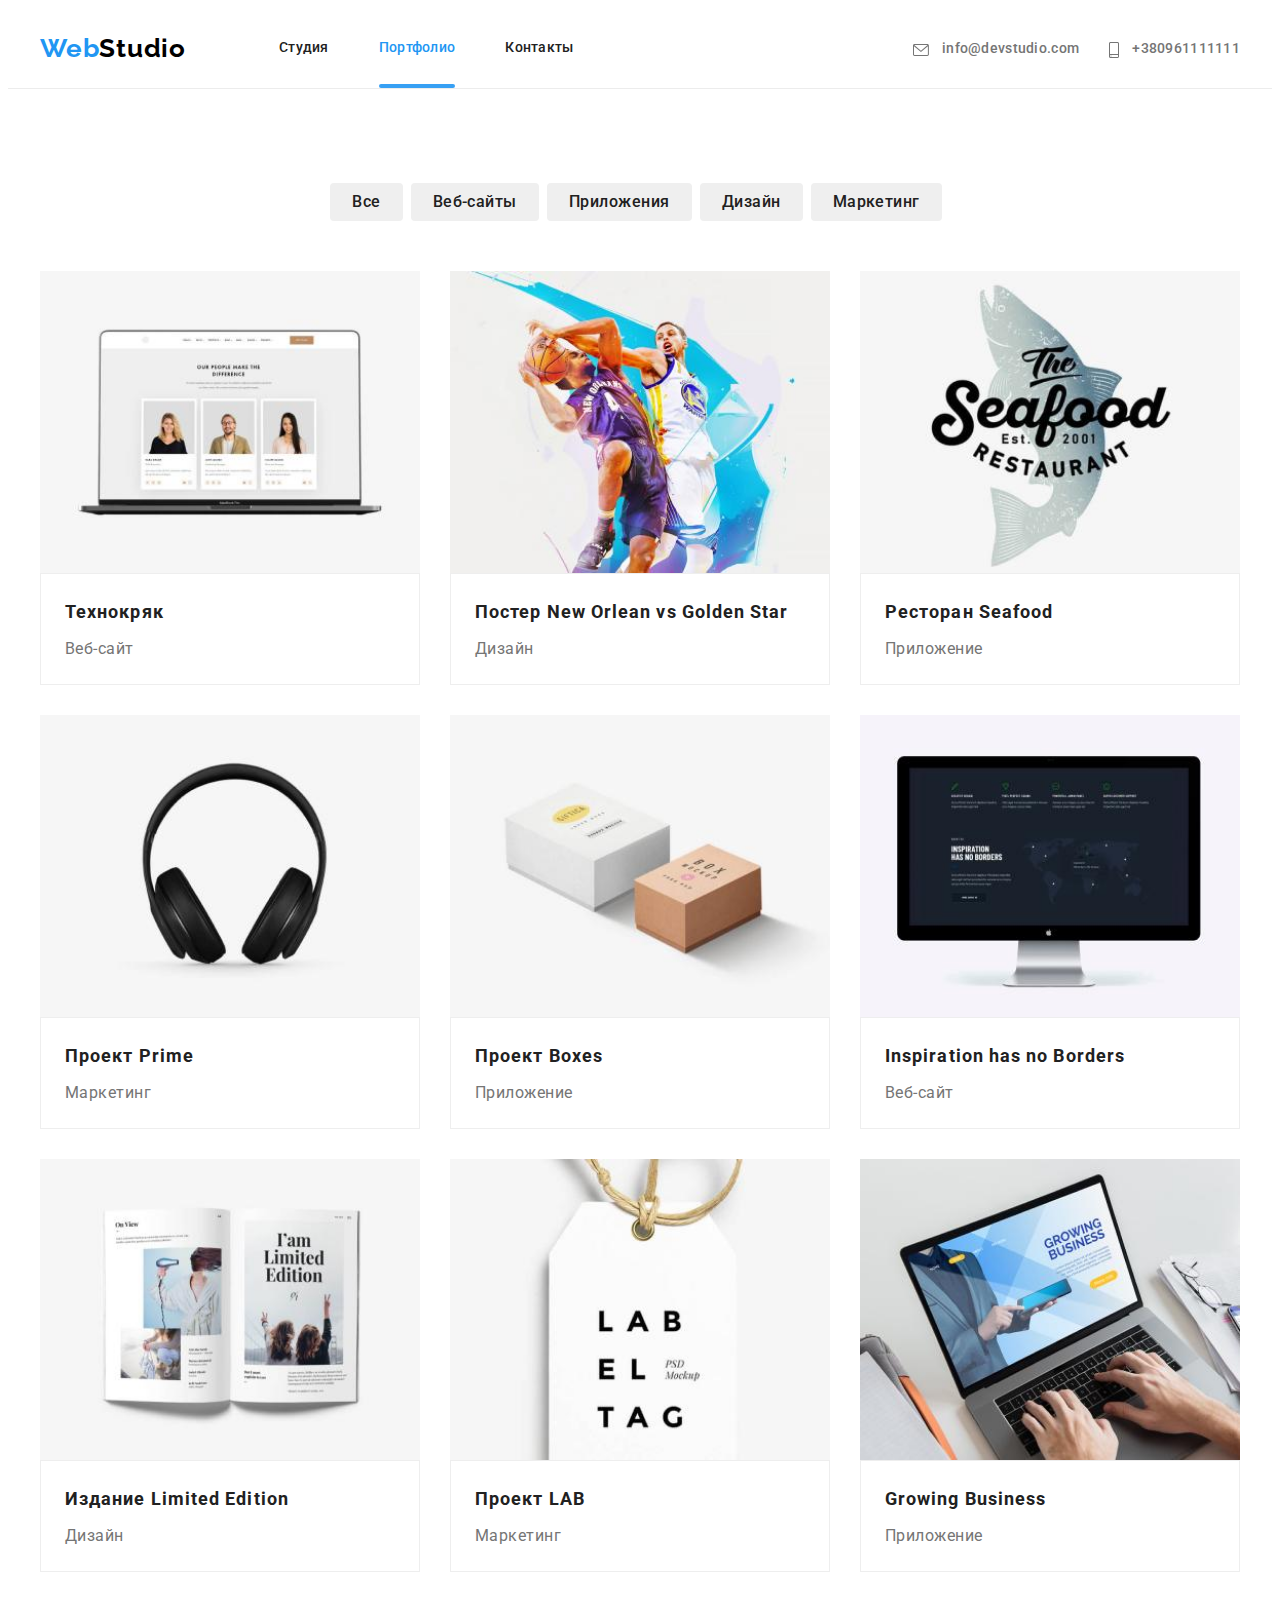
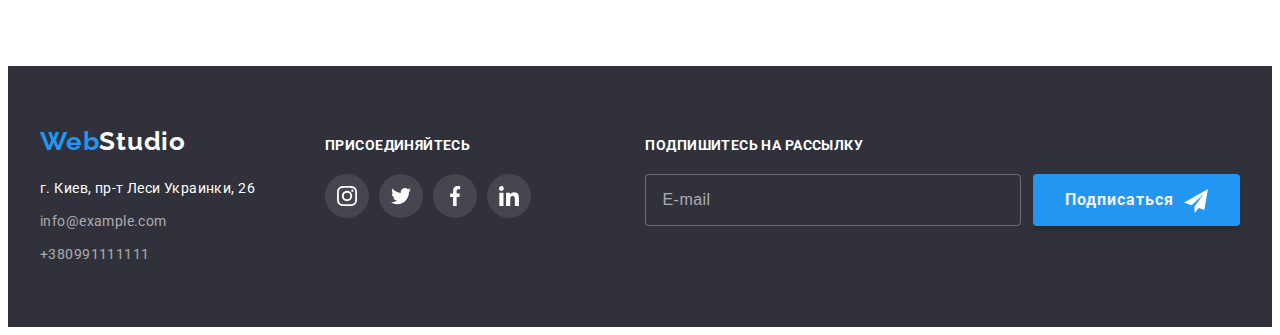
==== commit 8f0d8234: "edit" ====
--- a/portfolio.html
+++ b/portfolio.html
@@ -31,10 +31,10 @@
         <nav class="navigation">
           <ul class="navigation__list list">
             <li class="navigation__item">
-              <a class="navigation__link navigation__link--active link" href="./index.html">Студия</a>
+              <a class="navigation__link link" href="./index.html">Студия</a>
             </li>
             <li class="navigation__item">
-              <a class="navigation__link link" href="./portfolio.html">Портфолио</a>
+              <a class="navigation__link navigation__link--active link" href="./portfolio.html">Портфолио</a>
             </li>
             <li class="navigation__item">
               <a class="navigation__link link" href="">Контакты</a>
@@ -430,6 +430,55 @@
         </div>
       </div>
     </footer>
+    <div class="mob-menu is-hidden">
+      <div class="mob-menu__container">
+        <button type="button" class="mob-menu__close-nav">
+          <svg width="40" height="40"><use href="images/icons.svg#close-nav"></use></svg>
+        </button>
+        <ul class="mob-menu-nav list">
+          <li class="mob-menu-nav__item">
+            <a class="mob-menu-nav__link link" href="./index.html">Студия</a>
+          </li>
+          <li class="mob-menu-nav__item">
+            <a class="mob-menu-nav__link mob-menu-nav__link--active link" href="./portfolio.html">Портфолио</a>
+          </li>
+          <li class="mob-menu-nav__item">
+            <a class="mob-menu-nav__link link" href="">Контакты</a>
+          </li>
+        </ul>
+        <div>
+          <ul class="contacts list">
+            <li class="contacts__item">
+              <a
+                class="contacts__link contacts__link--big-size contacts__link--accent-color link"
+                href="tel:+380961111111"
+              >
+                +380961111111
+              </a>
+            </li>
+            <li class="contacts__item">
+              <a class="contacts__link contacts__link--medium-size link" href="mailto:info@devstudio.com">
+                info@devstudio.com
+              </a>
+            </li>
+          </ul>
+          <ul class="social-text-links list">
+            <li class="social-text-links__item">
+              <a href="" class="link social-text-links__link">Instagram</a>
+            </li>
+            <li class="social-text-links__item">
+              <a href="" class="link social-text-links__link">Twitter</a>
+            </li>
+            <li class="social-text-links__item">
+              <a href="" class="link social-text-links__link">Facebook</a>
+            </li>
+            <li class="social-text-links__item">
+              <a href="" class="link social-text-links__link">LinkedIn</a>
+            </li>
+          </ul>
+        </div>
+      </div>
+    </div>
     <script defer src="js/mobile-menu.js"></script>
   </body>
 </html>
--- a/css/main.min.css
+++ b/css/main.min.css
@@ -1,2 +1,2 @@
-.primary-button,.secondary-button{cursor:pointer;font-family:inherit;font-size:16px;border-radius:4px;border:none}.subscribe__input,.subscribe__input::placeholder{font-weight:400;font-size:16px}.textarea-field__input:focus::placeholder,.checkbox-field__label,.checkbox-field__agreement{font-weight:400;font-size:12px}.section__title{font-weight:700;font-size:28px}.section__title,.secondary-button,.action-list__overlay-text,.team-list__item-name,.team-list__item-position,.modal__title{text-align:center;letter-spacing:0.03em}body{font-family:'Roboto', sans-serif;color:#757575;background:#fff}.list{list-style:none}.link{text-decoration:none}img{width:100%;display:flex;height:auto}.container{max-width:100%;padding:0 15px;margin:0 auto}@media screen and (min-width: 480px){.container{max-width:480px}}@media screen and (min-width: 768px){.container{max-width:768px}}@media screen and (min-width: 1200px){.container{max-width:1200px}}.label{font-weight:400;font-size:12px;line-height:1.16;letter-spacing:0.01em;color:#757575;display:block;margin-bottom:4px}.visually-hidden{position:absolute;white-space:nowrap;width:1px;height:1px;overflow:hidden;border:0;padding:0;clip:rect(0 0 0 0);clip-path:inset(50%);margin:-1px}.is-hidden{visibility:hidden;opacity:0;pointer-events:none}p,h1,h2,h3,h4,h5,h6{margin:0}ul{margin:0;padding:0}.address{margin-top:20px;font-style:normal}.section{padding-top:60px;padding-bottom:60px}@media screen and (min-width: 1200px){.section{padding-top:94px;padding-bottom:94px}}.section__title{line-height:1.17;margin-bottom:30px;color:#212121}@media screen and (min-width: 1200px){.section__title{margin-bottom:50px}}.primary-button{font-weight:700;line-height:1.87;letter-spacing:0.06em;background:#2196f3;color:#f5f4fa;padding:10px 32px;display:block;margin:0 auto;min-width:200px;box-shadow:0px 4px 4px rgba(0,0,0,0.15)}.secondary-button{font-weight:500;line-height:1.62;color:#212121;padding:6px 22px;transition:color 250ms cubic-bezier(0.4, 0, 0.2, 1),background 250ms cubic-bezier(0.4, 0, 0.2, 1),box-shadow 250ms cubic-bezier(0.4, 0, 0.2, 1)}.secondary-button:focus,.secondary-button:hover{color:#f5f4fa;background:#2196f3;box-shadow:0px 1px 1px rgba(0,0,0,0.12),0px 4px 4px rgba(0,0,0,0.06),1px 4px 6px rgba(0,0,0,0.16)}.primary-button__icon{vertical-align:middle;margin-left:10px}.close-btn{cursor:pointer;position:absolute;top:14px;right:14px;width:30px;height:30px;background:#fff;border:1px solid rgba(0,0,0,0.1);box-sizing:border-box;border-radius:50%;display:flex;align-items:center;justify-content:center}.close-btn__icon{transition:fill 250ms cubic-bezier(0.4, 0, 0.2, 1)}.close-btn__icon:hover,.close-btn__icon:focus{fill:#2196f3}.open-nav{border:none;background-color:transparent;padding:0;margin:0;transition:fill 250ms cubic-bezier(0.4, 0, 0.2, 1)}@media screen and (min-width: 768px){.open-nav{display:none}}.open-nav:focus,.open-nav:hover{fill:#2196f3}.mob-menu__close-nav{border:none;background-color:transparent;padding:0;position:absolute;right:15px;top:10px;margin-left:auto;display:block;transition:fill 250ms cubic-bezier(0.4, 0, 0.2, 1)}@media screen and (min-width: 768px){.mob-menu__close-nav{display:none}}.mob-menu__close-nav:focus,.mob-menu__close-nav:hover{fill:#2196f3}.logo{font-family:Raleway;font-weight:700;font-size:24px;line-height:1.16;letter-spacing:0.03em;color:#000}@media screen and (min-width: 1200px){.logo{font-weight:700;font-size:26px;line-height:1.19}}.logo__web{color:#2196f3}.logo--secondary{color:#fff;text-align:center}.mob-menu{position:fixed;background:#ffffff;width:100vw;height:100vh;top:0;left:0;z-index:5}.mob-menu .mob-menu__container{padding:48px 40px;display:flex;flex-direction:column;justify-content:space-between;height:100%}@media screen and (min-width: 768px){.mob-menu{display:none}}.mob-menu-nav__item:not(:last-child){margin-bottom:32px}.mob-menu-nav__item{font-weight:500;font-size:40px;line-height:1.175;letter-spacing:0.02em;color:#212121}.mob-menu-nav__link{font-weight:500;font-size:40px;line-height:1.17;letter-spacing:0.02em;color:#212121}.mob-menu-nav__link:focus,.mob-menu-nav__link:hover{color:#2196f3}.mob-menu-nav__link--active{color:#2196f3}.navigation{display:flex}@media screen and (max-width: 767px){.navigation{display:none}}@media screen and (min-width: 768px){.navigation{margin-left:88px}}@media screen and (min-width: 1200px){.navigation{margin-left:93px}}.navigation__list{display:flex}.navigation__item:not(:last-child){margin-right:50px}.navigation__link{font-weight:500;font-size:14px;line-height:1.14;padding:32px 0;letter-spacing:0.02em;color:#212121;display:block;transition:color 250ms cubic-bezier(0.4, 0, 0.2, 1);position:relative}.navigation__link:hover,.navigation__link:focus{color:#2196f3}.navigation__link--active{color:#2196f3}.navigation__link--active::after{content:'';width:100%;height:4px;border-radius:2px;background-color:rgba(33,150,243,0.902);position:absolute;left:0;bottom:0;color:#2196f3}.contacts{margin-left:auto}@media screen and (max-width: 767px){.contacts{margin-bottom:64px}}@media screen and (min-width: 1200px){.contacts{display:flex}}@media screen and (max-width: 767px){.header__contacts{display:none}}@media screen and (min-width: 768px){.header__contacts{margin-left:auto}}.contacts__item{color:#757575}@media screen and (min-width: 1200px){.contacts__item:not(:last-child){margin-right:30px}}@media screen and (min-width: 768px) and (max-width: 1199px){.contacts__item:not(:last-child){margin-bottom:10px}}@media screen and (max-width: 767px){.contacts__item:not(:last-child){margin-bottom:32px}}.contacts__link{font-weight:500;font-size:14px;line-height:1.14;letter-spacing:0.02em;color:#757575;transition:color 250ms cubic-bezier(0.4, 0, 0.2, 1)}.contacts__link:hover,.contacts__link:focus{color:#2196f3}@media screen and (min-width: 768px) and (max-width: 1199px){.contacts__link{font-weight:500;font-size:12px;line-height:1.16}}@media screen and (max-width: 479px){.contacts__link--big-size{line-height:1.176;font-size:27px}}@media screen and (min-width: 480px){.contacts__link--big-size{font-size:34px;line-height:1.176}}.contacts__link--accent-color{color:#2196f3}@media screen and (max-width: 479px){.contacts__link--medium-size{font-size:17px;line-height:1.166}}@media screen and (min-width: 480px){.contacts__link--medium-size{font-size:24px;line-height:1.166}}.contacts__icon{margin-right:10px;fill:currentColor;vertical-align:middle}@media screen and (max-width: 1199px){.contacts__icon{display:none}}@media screen and (min-width: 768px) and (max-width: 1199px){.contacts__icon-first{margin-right:8px;fill:currentColor;vertical-align:middle}}@media screen and (min-width: 1200px){.contacts__icon-first{display:none}}.second-contacts__map-link{font-size:14px;line-height:1.71;letter-spacing:0.03em;color:#fff;transition:color 250ms cubic-bezier(0.4, 0, 0.2, 1)}.second-contacts__map-link:hover,.second-contacts__map-link:focus{color:#2196f3}.second-contacts__link{font-size:14px;line-height:1.71;letter-spacing:0.03em;color:rgba(255,255,255,0.6);transition:color 250ms cubic-bezier(0.4, 0, 0.2, 1)}.second-contacts__link:hover,.second-contacts__link:focus{color:#2196f3}.second-contacts__item:not(:last-child){margin-bottom:9px}.social-icons{display:flex;justify-content:center}.social-icons__item{width:44px;height:44px}.social-icons__item:not(:last-child){margin-right:10px}.social-icons__link{width:100%;height:44px;border-radius:50%;display:flex;align-items:center;justify-content:center;background-color:#fff;color:#afb1b8;transition:color 250ms cubic-bezier(0.4, 0, 0.2, 1),background-color 250ms cubic-bezier(0.4, 0, 0.2, 1)}.social-icons__link:hover,.social-icons__link:focus{background-color:#2196f3;color:#fff}.social-icons__icon{fill:currentColor}.social-icons__link--background{background:rgba(255,255,255,0.1);color:#fff}.social-text-links{display:flex;flex-wrap:wrap}.social-text-links__item:not(:last-child){border-right:1px solid rgba(33,33,33,0.2);margin-right:10px}@media screen and (max-width: 479px){.social-text-links__item{margin-bottom:10px}}.social-text-links__link{font-weight:500;font-size:18px;line-height:1.22;letter-spacing:0.02em;color:#2196f3;padding-right:10px}.header{border-bottom:1px solid #ececec}.header__container{align-items:center;justify-content:center}@media screen and (min-width: 768px){.header__container{display:flex}}@media screen and (max-width: 767px){.header__mobile-wrapper{display:flex}}@media screen and (max-width: 767px){.header__mobile-wrapper{justify-content:space-between;align-items:center;padding:10px 15px}}.hero{padding:200px 0;max-width:1600px;margin:auto;background-color:#30313b;background-image:linear-gradient(rgba(47,48,58,0.4), rgba(47,48,58,0.4)),url(../images/bg-hero-mob-1x.jpg);background-repeat:no-repeat;background-position:center;background-size:cover}@media screen and (max-width: 1199px){.hero{padding:118px 0}}@media (min-device-pixel-ratio: 2), (min-resolution: 192dpi), (min-resolution: 2dppx){.hero{background-image:linear-gradient(rgba(47,48,58,0.4), rgba(47,48,58,0.4)),url(../images/bg-hero-mob-2x.jpg)}}@media screen and (min-width: 768px){.hero{background-image:linear-gradient(rgba(47,48,58,0.4), rgba(47,48,58,0.4)),url(../images/bg-hero-tab-1x.jpg)}}@media screen and (min-width: 768px) and (min-device-pixel-ratio: 2), screen and (min-width: 768px) and (min-resolution: 192dpi), screen and (min-width: 768px) and (min-resolution: 2dppx){.hero{background-image:linear-gradient(rgba(47,48,58,0.4), rgba(47,48,58,0.4)),url(../images/bg-hero-tab-2x.jpg)}}@media screen and (min-width: 1200px){.hero{background-image:linear-gradient(rgba(47,48,58,0.4), rgba(47,48,58,0.4)),url(../images/bg-hero-1x.jpg)}}@media screen and (min-width: 1200px) and (min-device-pixel-ratio: 2), screen and (min-width: 1200px) and (min-resolution: 192dpi), screen and (min-width: 1200px) and (min-resolution: 2dppx){.hero{background-image:linear-gradient(rgba(47,48,58,0.4), rgba(47,48,58,0.4)),url(../images/bg-hero-2x.jpg)}}.hero__title{letter-spacing:0.06em;text-transform:uppercase;color:#fff;text-align:center;margin-bottom:30px}@media screen and (max-width: 1199px){.hero__title{font-weight:900;font-size:26px;line-height:1.61}}@media screen and (min-width: 1200px){.hero__title{font-weight:900;font-size:44px;line-height:1.36}}@media screen and (min-width: 768px){.qualities{display:flex;flex-wrap:wrap;margin:-15px}}.qualities__item{width:100%}@media screen and (max-width: 767px){.qualities__item:not(:last-child){margin-bottom:30px}}@media screen and (min-width: 768px){.qualities__item{width:calc(100% / 2 - 30px);margin:15px}}@media screen and (min-width: 1200px){.qualities__item{width:calc(100% / 4 - 30px)}}.qualities__title{font-weight:700;font-size:14px;line-height:1.14;letter-spacing:0.03em;text-transform:uppercase;color:#212121;margin-bottom:10px}@media screen and (max-width: 767px){.qualities__title{text-align:center}}.qualities__paragraph{font-weight:400;font-size:14px;line-height:1.71;letter-spacing:0.03em;color:#757575}.qualities__icon-wrapper{width:100%;padding-bottom:25px;padding-top:25px;background:#f5f4fa;border-radius:4px;display:flex;margin-bottom:30px;justify-content:center}.qualities__icon{display:flex;justify-items:center}.action{padding-top:0px}@media screen and (max-width: 1199px){.action{display:none}}.action-list{display:flex}.action-list__item{position:relative}.action-list__item:not(:last-child){margin-right:30px}.action-list__overlay-text{font-weight:700;font-size:14px;line-height:1.14;text-transform:uppercase;color:#fff}.action-list__overlay{position:absolute;bottom:0;left:0;width:100%;padding:27px 0;background:rgba(48,49,59,0.8)}.team{background:#f5f4fa}@media screen and (min-width: 768px){.team-list{display:flex;flex-wrap:wrap;margin:-15px}}.team-list__item{background:#fff;box-shadow:0px 1px 3px rgba(0,0,0,0.12),0px 1px 1px rgba(0,0,0,0.14),0px 2px 1px rgba(0,0,0,0.2);border-radius:0px 0px 4px 4px;margin-bottom:30px}@media screen and (max-width: 767px){.team-list__item:not(:last-child){margin-bottom:30px}}@media screen and (min-width: 768px){.team-list__item{width:calc(100% / 2 - 30px);margin:15px}}@media screen and (min-width: 1200px){.team-list__item{width:calc(100% / 4 - 30px)}}.team-list__item-wrapper{padding:30px 24px}.team-list__item-name{font-weight:500;font-size:16px;line-height:1.18;color:#212121;margin-bottom:10px}.team-list__item-position{font-size:16px;line-height:1.18;color:#757575;margin-bottom:16px}.clients{display:flex;flex-wrap:wrap;margin:-15px}.clients__item{color:#afb1b8;margin:15px;width:calc(100% / 2 - 30px)}@media screen and (min-width: 768px){.clients__item{width:calc(100% / 3 - 30px)}}@media screen and (min-width: 768px){.clients__item{width:calc(100% / 3 - 30px)}}@media screen and (min-width: 1200px){.clients__item{width:calc(100% / 6 - 30px)}}.clients__link{width:100%;color:#afb1b8;padding-bottom:16px;padding-top:16px;border-radius:4px;display:flex;justify-content:center;border:1px solid #afb1b8;transition:color 250ms cubic-bezier(0.4, 0, 0.2, 1),border 250ms cubic-bezier(0.4, 0, 0.2, 1)}.clients__link:hover,.clients__link:focus{border:1px solid #2196f3;color:#2196f3}.clients__icon{fill:currentColor}@media screen and (min-width: 1200px){.subscribe{display:flex}}.subscribe__input{max-width:450px;width:100%;background-color:transparent;border:1px solid rgba(255,255,255,0.3);border-radius:4px;padding:15px 0px 15px 16px;line-height:1.25;align-items:center;justify-content:center;letter-spacing:0.03em;color:rgba(255,255,255,0.6);outline:none}@media screen and (max-width: 1199px){.subscribe__input{display:block;margin:0 auto;margin-bottom:20px}}.subscribe__input::placeholder{line-height:1.25;display:flex;align-items:center;letter-spacing:0.03em;color:rgba(255,255,255,0.6)}@media screen and (min-width: 1200px){.subscribe__input{display:flex;margin-right:12px;width:358px}}.footer{width:100%;background-color:#30313b;padding:60px 0}@media screen and (min-width: 768px) and (max-width: 1199px){.footer__container--wrapper{display:flex;align-items:baseline;margin-bottom:60px;padding-left:61px;padding-right:74px}}@media screen and (min-width: 1200px){.footer__container--wrapper{display:flex}}@media screen and (max-width: 767px){.footer__address-wrapper{margin-bottom:60px}}@media screen and (max-width: 1199px){.footer__address-wrapper{text-align:center;display:block;justify-content:center;align-items:center}}@media screen and (min-width: 1200px){.footer__address-wrapper{margin-right:70px}}.footer__title{font-weight:700;font-size:14px;line-height:1.14;letter-spacing:0.03em;text-transform:uppercase;color:#fff;margin-bottom:20px}@media screen and (max-width: 1199px){.footer__title{text-align:center}}.footer__join-us{display:block}@media screen and (min-width: 768px) and (max-width: 1199px){.footer__join-us{margin-left:auto;margin-top:5px}}@media screen and (max-width: 767px){.footer__join-us{margin-bottom:60px}}@media screen and (min-width: 1200px){.footer__join-us{margin-top:12px}}@media screen and (min-width: 1200px){.footer__container{display:flex;align-items:baseline}}@media screen and (min-width: 1200px){.footer__subscription{margin-top:12px;margin-left:auto}}.filter{display:flex;flex-wrap:wrap;justify-content:left;margin-top:-15px;margin-bottom:40px}@media screen and (min-width: 768px){.filter{margin-bottom:30px;justify-content:center}}.filter__item{margin-right:8px;margin-top:15px}.portfolio{display:flex;flex-wrap:wrap;margin-bottom:-30px}@media screen and (min-width: 768px){.portfolio{margin-left:-30px}}.portfolio__type{border:1px solid #eee;padding:20px 24px;flex-grow:1}.portfolio__item{width:100%;margin-bottom:30px;transition:box-shadow 250ms cubic-bezier(0.4, 0, 0.2, 1)}.portfolio__item:hover .portfolio__item-overlay{transform:translateY(0)}.portfolio__item:hover,.portfolio__item:focus{box-shadow:0px 1px 1px rgba(0,0,0,0.12),0px 4px 4px rgba(0,0,0,0.06),1px 4px 6px rgba(0,0,0,0.16)}@media screen and (min-width: 768px){.portfolio__item{width:calc(100% / 2 - 30px);margin-left:30px;display:flex;flex-direction:column}}@media screen and (min-width: 1200px){.portfolio__item{width:calc(100% / 3 - 30px);margin-left:30px}}.portfolio__title{font-weight:700;font-size:18px;line-height:2;letter-spacing:0.06em;color:#212121;margin-bottom:4px}.portfolio__paragraph{font-weight:400;font-size:16px;line-height:1.87;letter-spacing:0.03em;color:#757575}.portfolio__item-wrapper{position:relative;overflow:hidden}.portfolio__item-text{font-weight:400;font-size:18px;line-height:1.56;letter-spacing:0.03em;color:#fff}.portfolio__item-overlay{position:absolute;padding:63px 24px;height:100%;top:0;left:0;transform:translateY(100%);transition:transform 250ms cubic-bezier(0.4, 0, 0.2, 1);background:rgba(33,150,243,0.902)}.backdrop{width:100vw;height:100vh;background-color:rgba(0,0,0,0.2);position:fixed;top:0;left:0;transition:opacity 500ms, visibility 500ms}@media screen and (max-width: 1199px){.backdrop{padding:93px 15px 94px 15px}}.backdrop.is-hidden .modal{transform:translate(-50%, -50%);transition:transform 250ms cubic-bezier(0.4, 0, 0.2, 1)}.modal{max-width:450px;width:100%;min-height:609px;background-color:#fff;box-shadow:0px 1px 3px rgba(0,0,0,0.12),0px 1px 1px rgba(0,0,0,0.14),0px 2px 1px rgba(0,0,0,0.2);border-radius:4px;position:absolute;top:50%;left:50%;padding:40px;transition:transform 250ms cubic-bezier(0.4, 0, 0.2, 1);transform:translate(-50%, -50%)}@media screen and (min-width: 1200px){.modal{width:528px;min-height:581px}}.modal__title{font-weight:700;font-size:20px;line-height:1.5;color:#212121;margin-bottom:12px}@media screen and (min-width: 1200px){.modal__title{font-weight:700;font-size:20px;line-height:1.15}}.input-field{margin-bottom:10px}.input-field__absolute-wrapper{position:relative}.input-field__input{width:100%;height:40px;border:1px solid rgba(33,33,33,0.2);box-sizing:border-box;border-radius:4px;padding-left:42px;background-color:transparent;outline:none;transition:border-color 250ms cubic-bezier(0.4, 0, 0.2, 1)}.input-field__input:focus{border-color:#2196f3}.input-field__input:focus+.input-field__icon{fill:#2196f3}.input-field__icon{position:absolute;top:50%;left:0;transform:translateY(-50%);margin-left:12px;transition:fill 250ms cubic-bezier(0.4, 0, 0.2, 1)}.textarea-field{margin-bottom:20px;display:flex;flex-direction:column}.textarea-field__input{width:100%;height:120px;border:1px solid rgba(33,33,33,0.2);box-sizing:border-box;border-radius:4px;padding:12px 16px;background-color:transparent;resize:none;outline:none;transition:border-color 250ms cubic-bezier(0.4, 0, 0.2, 1)}.textarea-field__input:focus{border-color:#2196f3}.textarea-field__input:focus::placeholder{line-height:1.14;letter-spacing:0.01em;color:rgba(117,117,117,0.5)}@media screen and (max-width: 1199px){.textarea-field__input:focus::placeholder{font-size:14px;line-height:16px}}.checkbox-field{margin-bottom:30px;align-items:center;justify-content:center}.checkbox-field__label{line-height:1.16;letter-spacing:0.03em;color:#757575;margin-bottom:30px;display:flex}@media screen and (min-width: 1200px){.checkbox-field__label{font-size:14px;line-height:1.71}}.checkbox-field__label span{width:16px;height:15px;border:2px solid #212121;border-radius:2px;margin-right:8px;display:flex}.checkbox-field__input:checked+.checkbox-field__label span{background-color:#2196f3;border:none}.checkbox-field__agreement{line-height:1.16;letter-spacing:0.03em;color:#2196f3}
+.primary-button,.secondary-button{cursor:pointer;font-family:inherit;font-size:16px;border-radius:4px;border:none}.subscribe__input,.subscribe__input::placeholder{font-weight:400;font-size:16px}.textarea-field__input:focus::placeholder,.checkbox-field__label,.checkbox-field__agreement{font-weight:400;font-size:12px}.section__title{font-weight:700;font-size:28px}.section__title,.secondary-button,.action-list__overlay-text,.team-list__item-name,.team-list__item-position,.modal__title{text-align:center;letter-spacing:0.03em}body{font-family:'Roboto', sans-serif;color:#757575;background:#fff}.list{list-style:none}.link{text-decoration:none}img{width:100%;display:flex;height:auto}.container{max-width:100%;padding:0 15px;margin:0 auto}@media screen and (min-width: 480px){.container{max-width:480px}}@media screen and (min-width: 768px){.container{max-width:768px}}@media screen and (min-width: 1200px){.container{max-width:1200px}}.label{font-weight:400;font-size:12px;line-height:1.16;letter-spacing:0.01em;color:#757575;display:block;margin-bottom:4px}.visually-hidden{position:absolute;white-space:nowrap;width:1px;height:1px;overflow:hidden;border:0;padding:0;clip:rect(0 0 0 0);clip-path:inset(50%);margin:-1px}.is-hidden{visibility:hidden;opacity:0;pointer-events:none}p,h1,h2,h3,h4,h5,h6{margin:0}ul{margin:0;padding:0}.address{margin-top:20px;font-style:normal}.section{padding:60px 0}@media screen and (min-width: 1200px){.section{padding:94px 0}}.section__title{line-height:1.17;margin-bottom:30px;color:#212121}@media screen and (min-width: 1200px){.section__title{margin-bottom:50px}}.primary-button{font-weight:700;line-height:1.87;letter-spacing:0.06em;background:#2196f3;color:#f5f4fa;padding:10px 32px;display:block;margin:0 auto;min-width:200px;box-shadow:0px 4px 4px rgba(0,0,0,0.15)}.secondary-button{font-weight:500;line-height:1.62;color:#212121;padding:6px 22px;transition:color 250ms cubic-bezier(0.4, 0, 0.2, 1),background 250ms cubic-bezier(0.4, 0, 0.2, 1),box-shadow 250ms cubic-bezier(0.4, 0, 0.2, 1)}.secondary-button:focus,.secondary-button:hover{color:#f5f4fa;background:#2196f3;box-shadow:0px 1px 1px rgba(0,0,0,0.12),0px 4px 4px rgba(0,0,0,0.06),1px 4px 6px rgba(0,0,0,0.16)}.primary-button__icon{vertical-align:middle;margin-left:10px}.close-btn{cursor:pointer;position:absolute;top:14px;right:14px;width:30px;height:30px;background:#fff;border:1px solid rgba(0,0,0,0.1);box-sizing:border-box;border-radius:50%;display:flex;align-items:center;justify-content:center}.close-btn__icon{transition:fill 250ms cubic-bezier(0.4, 0, 0.2, 1)}.close-btn__icon:hover,.close-btn__icon:focus{fill:#2196f3}.open-nav{border:none;background-color:transparent;padding:0;margin:0;transition:fill 250ms cubic-bezier(0.4, 0, 0.2, 1)}@media screen and (min-width: 768px){.open-nav{display:none}}.open-nav:focus,.open-nav:hover{fill:#2196f3}.mob-menu__close-nav{border:none;background-color:transparent;padding:0;position:absolute;right:15px;top:10px;margin-left:auto;display:block;transition:fill 250ms cubic-bezier(0.4, 0, 0.2, 1)}@media screen and (min-width: 768px){.mob-menu__close-nav{display:none}}.mob-menu__close-nav:focus,.mob-menu__close-nav:hover{fill:#2196f3}.logo{font-family:Raleway;font-weight:700;font-size:24px;line-height:1.16;letter-spacing:0.03em;color:#000}@media screen and (min-width: 1200px){.logo{font-weight:700;font-size:26px;line-height:1.19}}.logo__web{color:#2196f3}.logo--secondary{color:#fff;text-align:center}.mob-menu{position:fixed;background:#ffffff;width:100vw;height:100vh;top:0;left:0;z-index:5}.mob-menu .mob-menu__container{padding:48px 40px;display:flex;flex-direction:column;justify-content:space-between;height:100%}@media screen and (min-width: 768px){.mob-menu{display:none}}.mob-menu-nav__item:not(:last-child){margin-bottom:32px}.mob-menu-nav__item{font-weight:500;font-size:40px;line-height:1.175;letter-spacing:0.02em;color:#212121}.mob-menu-nav__link{font-weight:500;font-size:40px;line-height:1.17;letter-spacing:0.02em;color:#212121}.mob-menu-nav__link:focus,.mob-menu-nav__link:hover{color:#2196f3}.mob-menu-nav__link--active{color:#2196f3}.navigation{display:flex}@media screen and (max-width: 767px){.navigation{display:none}}@media screen and (min-width: 768px){.navigation{margin-left:88px}}@media screen and (min-width: 1200px){.navigation{margin-left:93px}}.navigation__list{display:flex}.navigation__item:not(:last-child){margin-right:50px}.navigation__link{font-weight:500;font-size:14px;line-height:1.14;padding:32px 0;letter-spacing:0.02em;color:#212121;display:block;transition:color 250ms cubic-bezier(0.4, 0, 0.2, 1);position:relative}.navigation__link:hover,.navigation__link:focus{color:#2196f3}.navigation__link--active{color:#2196f3}.navigation__link--active::after{content:'';width:100%;height:4px;border-radius:2px;background-color:rgba(33,150,243,0.902);position:absolute;left:0;bottom:0;color:#2196f3}.contacts{margin-left:auto}@media screen and (max-width: 767px){.contacts{margin-bottom:64px}}@media screen and (min-width: 1200px){.contacts{display:flex}}@media screen and (max-width: 767px){.header__contacts{display:none}}@media screen and (min-width: 768px){.header__contacts{margin-left:auto}}.contacts__item{color:#757575}@media screen and (min-width: 1200px){.contacts__item:not(:last-child){margin-right:30px}}@media screen and (min-width: 768px) and (max-width: 1199px){.contacts__item:not(:last-child){margin-bottom:10px}}@media screen and (max-width: 767px){.contacts__item:not(:last-child){margin-bottom:32px}}.contacts__link{font-weight:500;font-size:14px;line-height:1.14;letter-spacing:0.02em;color:#757575;transition:color 250ms cubic-bezier(0.4, 0, 0.2, 1)}.contacts__link:hover,.contacts__link:focus{color:#2196f3}@media screen and (min-width: 768px) and (max-width: 1199px){.contacts__link{font-weight:500;font-size:12px;line-height:1.16}}@media screen and (max-width: 479px){.contacts__link--big-size{line-height:1.176;font-size:27px}}@media screen and (min-width: 480px){.contacts__link--big-size{font-size:34px;line-height:1.176}}.contacts__link--accent-color{color:#2196f3}@media screen and (max-width: 479px){.contacts__link--medium-size{font-size:17px;line-height:1.166}}@media screen and (min-width: 480px){.contacts__link--medium-size{font-size:24px;line-height:1.166}}.contacts__icon{margin-right:10px;fill:currentColor;vertical-align:middle}@media screen and (max-width: 1199px){.contacts__icon{display:none}}@media screen and (min-width: 768px) and (max-width: 1199px){.contacts__icon-first{margin-right:8px;fill:currentColor;vertical-align:middle}}@media screen and (min-width: 1200px){.contacts__icon-first{display:none}}.second-contacts__map-link{font-size:14px;line-height:1.71;letter-spacing:0.03em;color:#fff;transition:color 250ms cubic-bezier(0.4, 0, 0.2, 1)}.second-contacts__map-link:hover,.second-contacts__map-link:focus{color:#2196f3}.second-contacts__link{font-size:14px;line-height:1.71;letter-spacing:0.03em;color:rgba(255,255,255,0.6);transition:color 250ms cubic-bezier(0.4, 0, 0.2, 1)}.second-contacts__link:hover,.second-contacts__link:focus{color:#2196f3}.second-contacts__item:not(:last-child){margin-bottom:9px}.social-icons{display:flex;justify-content:center}.social-icons__item{width:44px;height:44px}.social-icons__item:not(:last-child){margin-right:10px}.social-icons__link{width:100%;height:44px;border-radius:50%;display:flex;align-items:center;justify-content:center;background-color:#fff;color:#afb1b8;transition:color 250ms cubic-bezier(0.4, 0, 0.2, 1),background-color 250ms cubic-bezier(0.4, 0, 0.2, 1)}.social-icons__link:hover,.social-icons__link:focus{background-color:#2196f3;color:#fff}.social-icons__icon{fill:currentColor}.social-icons__link--background{background:rgba(255,255,255,0.1);color:#fff}.social-text-links{display:flex;flex-wrap:wrap}.social-text-links__item:not(:last-child){border-right:1px solid rgba(33,33,33,0.2);margin-right:10px}@media screen and (max-width: 479px){.social-text-links__item{margin-bottom:10px}}.social-text-links__link{font-weight:500;font-size:18px;line-height:1.22;letter-spacing:0.02em;color:#2196f3;padding-right:10px}.header{border-bottom:1px solid #ececec}.header__container{align-items:center;justify-content:center}@media screen and (min-width: 768px){.header__container{display:flex}}@media screen and (max-width: 767px){.header__mobile-wrapper{display:flex}}@media screen and (max-width: 767px){.header__mobile-wrapper{justify-content:space-between;align-items:center;padding:10px 15px}}.hero{padding:200px 0;max-width:1600px;margin:auto;background-color:#30313b;background-image:linear-gradient(rgba(47,48,58,0.4), rgba(47,48,58,0.4)),url(../images/bg-hero-mob-1x.jpg);background-repeat:no-repeat;background-position:center;background-size:cover}@media screen and (max-width: 1199px){.hero{padding:118px 0}}@media (min-device-pixel-ratio: 2), (min-resolution: 192dpi), (min-resolution: 2dppx){.hero{background-image:linear-gradient(rgba(47,48,58,0.4), rgba(47,48,58,0.4)),url(../images/bg-hero-mob-2x.jpg)}}@media screen and (min-width: 768px){.hero{background-image:linear-gradient(rgba(47,48,58,0.4), rgba(47,48,58,0.4)),url(../images/bg-hero-tab-1x.jpg)}}@media screen and (min-width: 768px) and (min-device-pixel-ratio: 2), screen and (min-width: 768px) and (min-resolution: 192dpi), screen and (min-width: 768px) and (min-resolution: 2dppx){.hero{background-image:linear-gradient(rgba(47,48,58,0.4), rgba(47,48,58,0.4)),url(../images/bg-hero-tab-2x.jpg)}}@media screen and (min-width: 1200px){.hero{background-image:linear-gradient(rgba(47,48,58,0.4), rgba(47,48,58,0.4)),url(../images/bg-hero-1x.jpg)}}@media screen and (min-width: 1200px) and (min-device-pixel-ratio: 2), screen and (min-width: 1200px) and (min-resolution: 192dpi), screen and (min-width: 1200px) and (min-resolution: 2dppx){.hero{background-image:linear-gradient(rgba(47,48,58,0.4), rgba(47,48,58,0.4)),url(../images/bg-hero-2x.jpg)}}.hero__title{letter-spacing:0.06em;text-transform:uppercase;color:#fff;text-align:center;margin-bottom:30px}@media screen and (max-width: 1199px){.hero__title{font-weight:900;font-size:26px;line-height:1.61}}@media screen and (min-width: 1200px){.hero__title{font-weight:900;font-size:44px;line-height:1.36}}@media screen and (min-width: 768px){.qualities{display:flex;flex-wrap:wrap;margin:-15px}}.qualities__item{width:100%}@media screen and (max-width: 767px){.qualities__item:not(:last-child){margin-bottom:30px}}@media screen and (min-width: 768px){.qualities__item{width:calc(100% / 2 - 30px);margin:15px}}@media screen and (min-width: 1200px){.qualities__item{width:calc(100% / 4 - 30px)}}.qualities__title{font-weight:700;font-size:14px;line-height:1.14;letter-spacing:0.03em;text-transform:uppercase;color:#212121;margin-bottom:10px}@media screen and (max-width: 767px){.qualities__title{text-align:center}}.qualities__paragraph{font-weight:400;font-size:14px;line-height:1.71;letter-spacing:0.03em;color:#757575}.qualities__icon-wrapper{width:100%;padding-bottom:25px;padding-top:25px;background:#f5f4fa;border-radius:4px;display:flex;margin-bottom:30px;justify-content:center}.qualities__icon{display:flex;justify-items:center}.action{padding-top:0px}@media screen and (max-width: 1199px){.action{display:none}}.action-list{display:flex;flex-wrap:wrap;margin:-15px}.action-list__item{position:relative;margin:15px}.action-list__overlay-text{font-weight:700;font-size:14px;line-height:1.14;text-transform:uppercase;color:#fff}.action-list__overlay{position:absolute;bottom:0;left:0;width:100%;padding:27px 0;background:rgba(48,49,59,0.8)}.team{background:#f5f4fa}@media screen and (min-width: 768px){.team-list{display:flex;flex-wrap:wrap;margin:-15px}}.team-list__item{background:#fff;box-shadow:0px 1px 3px rgba(0,0,0,0.12),0px 1px 1px rgba(0,0,0,0.14),0px 2px 1px rgba(0,0,0,0.2);border-radius:0px 0px 4px 4px;margin-bottom:30px}@media screen and (max-width: 767px){.team-list__item:not(:last-child){margin-bottom:30px}}@media screen and (min-width: 768px){.team-list__item{width:calc(100% / 2 - 30px);margin:15px}}@media screen and (min-width: 1200px){.team-list__item{width:calc(100% / 4 - 30px)}}.team-list__item-wrapper{padding:30px 24px}.team-list__item-name{font-weight:500;font-size:16px;line-height:1.18;color:#212121;margin-bottom:10px}.team-list__item-position{font-size:16px;line-height:1.18;color:#757575;margin-bottom:16px}.clients{display:flex;flex-wrap:wrap;margin:-15px}.clients__item{color:#afb1b8;margin:15px;width:calc(100% / 2 - 30px)}@media screen and (min-width: 768px){.clients__item{width:calc(100% / 3 - 30px)}}@media screen and (min-width: 768px){.clients__item{width:calc(100% / 3 - 30px)}}@media screen and (min-width: 1200px){.clients__item{width:calc(100% / 6 - 30px)}}.clients__link{width:100%;color:#afb1b8;padding-bottom:16px;padding-top:16px;border-radius:4px;display:flex;justify-content:center;border:1px solid #afb1b8;transition:color 250ms cubic-bezier(0.4, 0, 0.2, 1),border 250ms cubic-bezier(0.4, 0, 0.2, 1)}.clients__link:hover,.clients__link:focus{border:1px solid #2196f3;color:#2196f3}.clients__icon{fill:currentColor}@media screen and (min-width: 1200px){.subscribe{display:flex}}.subscribe__input{max-width:450px;width:100%;background-color:transparent;border:1px solid rgba(255,255,255,0.3);border-radius:4px;padding:15px 0px 15px 16px;line-height:1.25;align-items:center;justify-content:center;letter-spacing:0.03em;color:rgba(255,255,255,0.6);outline:none}@media screen and (max-width: 1199px){.subscribe__input{display:block;margin:0 auto;margin-bottom:20px}}.subscribe__input::placeholder{line-height:1.25;display:flex;align-items:center;letter-spacing:0.03em;color:rgba(255,255,255,0.6)}@media screen and (min-width: 1200px){.subscribe__input{display:flex;margin-right:12px;width:358px}}.footer{width:100%;background-color:#30313b;padding:60px 0}@media screen and (min-width: 768px) and (max-width: 1199px){.footer__container--wrapper{display:flex;align-items:baseline;justify-content:center;margin-bottom:60px}}@media screen and (min-width: 1200px){.footer__container--wrapper{display:flex}}@media screen and (max-width: 767px){.footer__address-wrapper{margin-bottom:60px}}@media screen and (max-width: 1199px){.footer__address-wrapper{text-align:center;display:block;justify-content:center;align-items:center}}@media screen and (min-width: 1200px){.footer__address-wrapper{margin-right:70px}}.footer__title{font-weight:700;font-size:14px;line-height:1.14;letter-spacing:0.03em;text-transform:uppercase;color:#fff;margin-bottom:20px}@media screen and (max-width: 1199px){.footer__title{text-align:center}}.footer__join-us{display:block}@media screen and (min-width: 768px) and (max-width: 1199px){.footer__join-us{margin-left:165px;margin-top:5px}}@media screen and (max-width: 767px){.footer__join-us{margin-bottom:60px}}@media screen and (min-width: 1200px){.footer__join-us{margin-top:12px}}@media screen and (min-width: 1200px){.footer__container{display:flex;align-items:baseline}}@media screen and (min-width: 1200px){.footer__subscription{margin-top:12px;margin-left:auto}}.filter{display:flex;flex-wrap:wrap;justify-content:left;margin-top:-15px;margin-bottom:40px}@media screen and (min-width: 768px){.filter{margin-bottom:30px;justify-content:center}}@media screen and (min-width: 1200px){.filter{margin-bottom:50px}}.filter__item{margin-right:8px;margin-top:15px}@media screen and (min-width: 768px){.portfolio{display:flex;flex-wrap:wrap;margin:-15px}}.portfolio__item{width:100%;transition:box-shadow 250ms cubic-bezier(0.4, 0, 0.2, 1)}@media screen and (max-width: 767px){.portfolio__item:not(:last-child){margin-bottom:30px}}.portfolio__item:hover .portfolio__item-overlay{transform:translateY(0)}.portfolio__item:hover,.portfolio__item:focus{box-shadow:0px 1px 1px rgba(0,0,0,0.12),0px 4px 4px rgba(0,0,0,0.06),1px 4px 6px rgba(0,0,0,0.16)}@media screen and (min-width: 768px){.portfolio__item{width:calc(100% / 2 - 30px);display:flex;margin:15px;flex-direction:column}}@media screen and (min-width: 1200px){.portfolio__item{width:calc(100% / 3 - 30px)}}.portfolio__type{border:1px solid #eee;padding:20px 24px;flex-grow:1}.portfolio__title{font-weight:700;font-size:18px;line-height:2;letter-spacing:0.06em;color:#212121;margin-bottom:4px}.portfolio__paragraph{font-weight:400;font-size:16px;line-height:1.87;letter-spacing:0.03em;color:#757575}.portfolio__item-wrapper{position:relative;overflow:hidden}.portfolio__item-text{font-weight:400;font-size:18px;line-height:1.56;letter-spacing:0.03em;color:#fff}.portfolio__item-overlay{position:absolute;padding:63px 24px;height:100%;top:0;left:0;transform:translateY(100%);transition:transform 250ms cubic-bezier(0.4, 0, 0.2, 1);background:rgba(33,150,243,0.902)}.backdrop{width:100vw;height:100vh;background-color:rgba(0,0,0,0.2);position:fixed;top:0;left:0;transition:opacity 500ms, visibility 500ms}@media screen and (max-width: 1199px){.backdrop{padding:93px 15px 94px 15px}}.backdrop.is-hidden .modal{transform:translate(-50%, -50%);transition:transform 250ms cubic-bezier(0.4, 0, 0.2, 1)}.modal{max-width:450px;width:100%;background-color:#fff;box-shadow:0px 1px 3px rgba(0,0,0,0.12),0px 1px 1px rgba(0,0,0,0.14),0px 2px 1px rgba(0,0,0,0.2);border-radius:4px;position:absolute;top:50%;left:50%;padding:40px;transition:transform 250ms cubic-bezier(0.4, 0, 0.2, 1);transform:translate(-50%, -50%)}@media screen and (max-width: 1199px){.modal{margin-top:93px;margin-bottom:94px}}@media screen and (min-width: 1200px){.modal{width:528px;min-height:581px}}.modal__title{font-weight:700;font-size:20px;line-height:1.5;color:#212121;margin-bottom:12px}@media screen and (min-width: 1200px){.modal__title{font-weight:700;font-size:20px;line-height:1.15}}.input-field{margin-bottom:10px}.input-field__absolute-wrapper{position:relative}.input-field__input{width:100%;height:40px;border:1px solid rgba(33,33,33,0.2);box-sizing:border-box;border-radius:4px;padding-left:42px;background-color:transparent;outline:none;transition:border-color 250ms cubic-bezier(0.4, 0, 0.2, 1)}.input-field__input:focus{border-color:#2196f3}.input-field__input:focus+.input-field__icon{fill:#2196f3}.input-field__icon{position:absolute;top:50%;left:0;transform:translateY(-50%);margin-left:12px;transition:fill 250ms cubic-bezier(0.4, 0, 0.2, 1)}.textarea-field{margin-bottom:20px;display:flex;flex-direction:column}.textarea-field__input{width:100%;height:120px;border:1px solid rgba(33,33,33,0.2);box-sizing:border-box;border-radius:4px;padding:12px 16px;background-color:transparent;resize:none;outline:none;transition:border-color 250ms cubic-bezier(0.4, 0, 0.2, 1)}.textarea-field__input:focus{border-color:#2196f3}.textarea-field__input:focus::placeholder{line-height:1.14;letter-spacing:0.01em;color:rgba(117,117,117,0.5)}@media screen and (max-width: 1199px){.textarea-field__input:focus::placeholder{font-size:14px;line-height:16px}}.checkbox-field{margin-bottom:30px;align-items:center;justify-content:center}.checkbox-field__label{line-height:1.16;letter-spacing:0.03em;color:#757575;margin-bottom:30px;display:flex}@media screen and (min-width: 1200px){.checkbox-field__label{font-size:14px;line-height:1.71}}.checkbox-field__label span{width:16px;height:15px;border:2px solid #212121;border-radius:2px;margin-right:8px;display:flex}.checkbox-field__input:checked+.checkbox-field__label span{background-color:#2196f3;border:none}.checkbox-field__agreement{line-height:1.16;letter-spacing:0.03em;color:#2196f3}
 /*# sourceMappingURL=main.min.css.map */